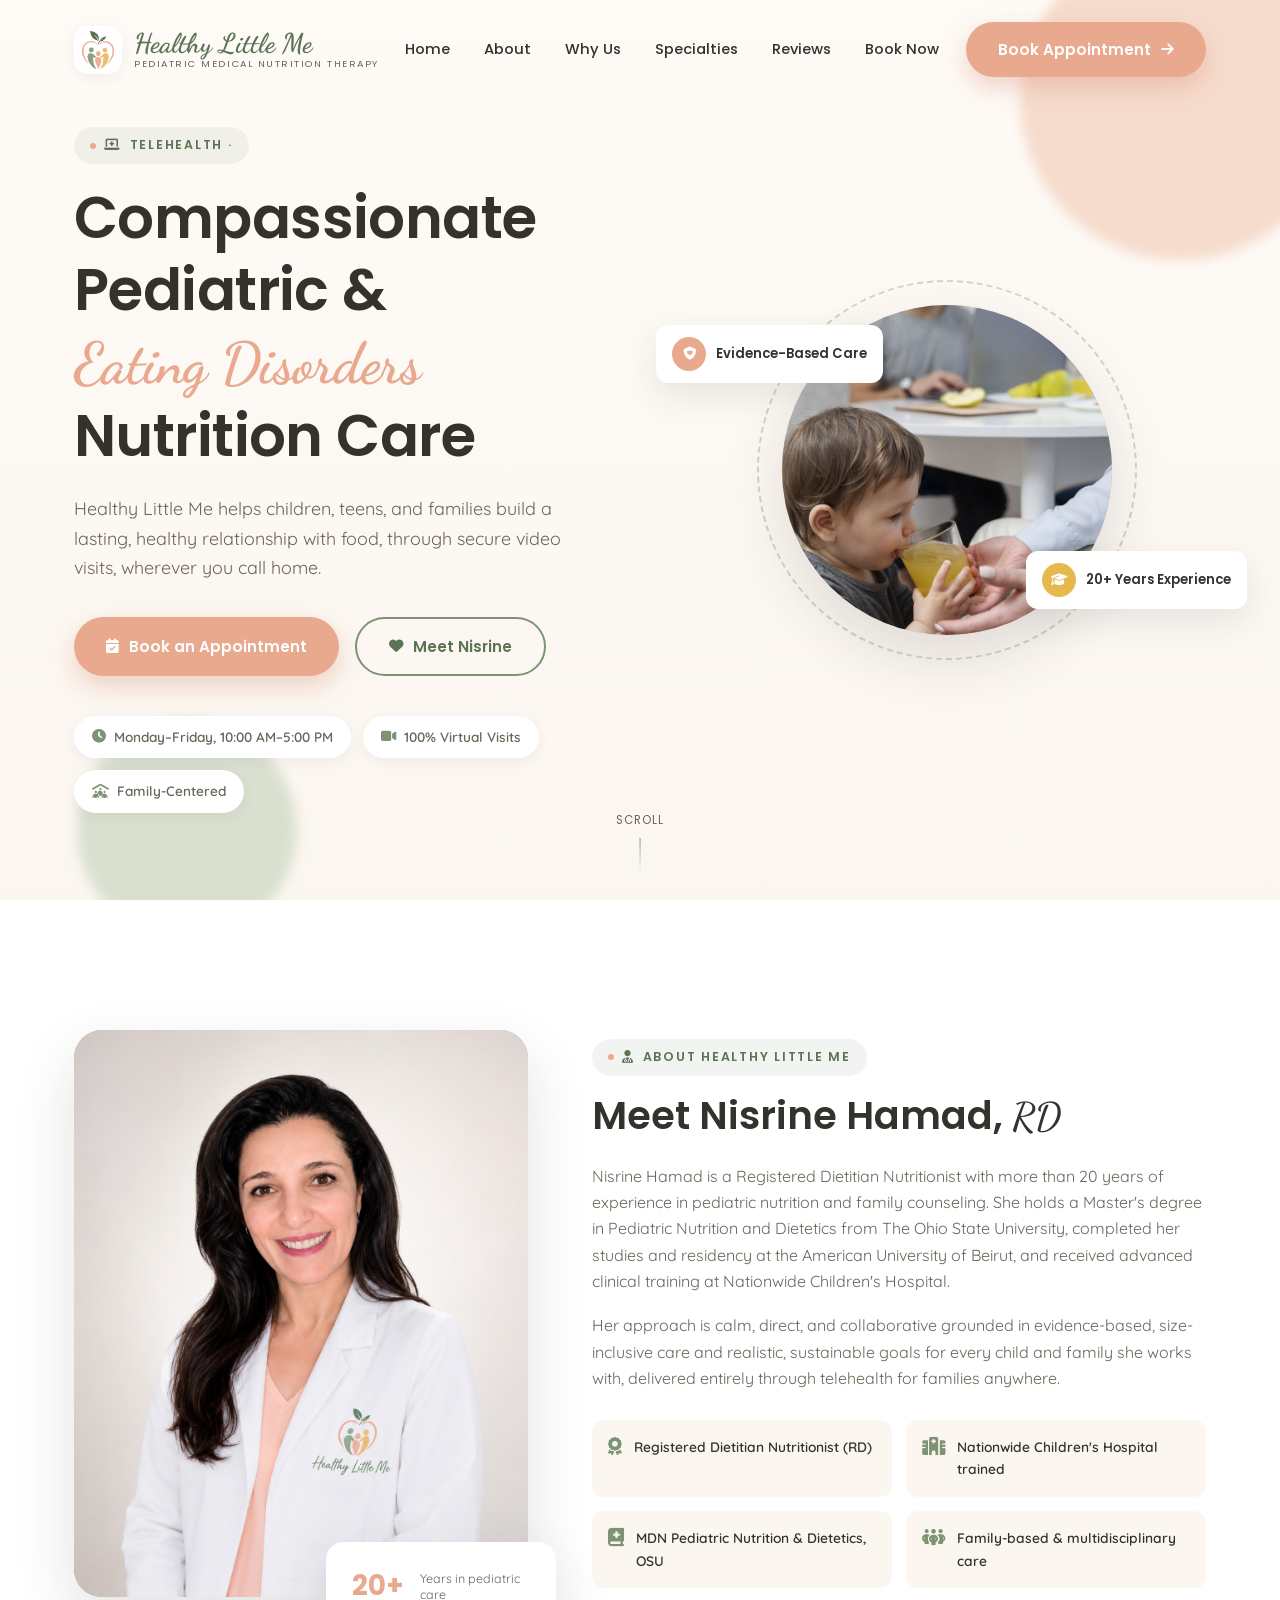
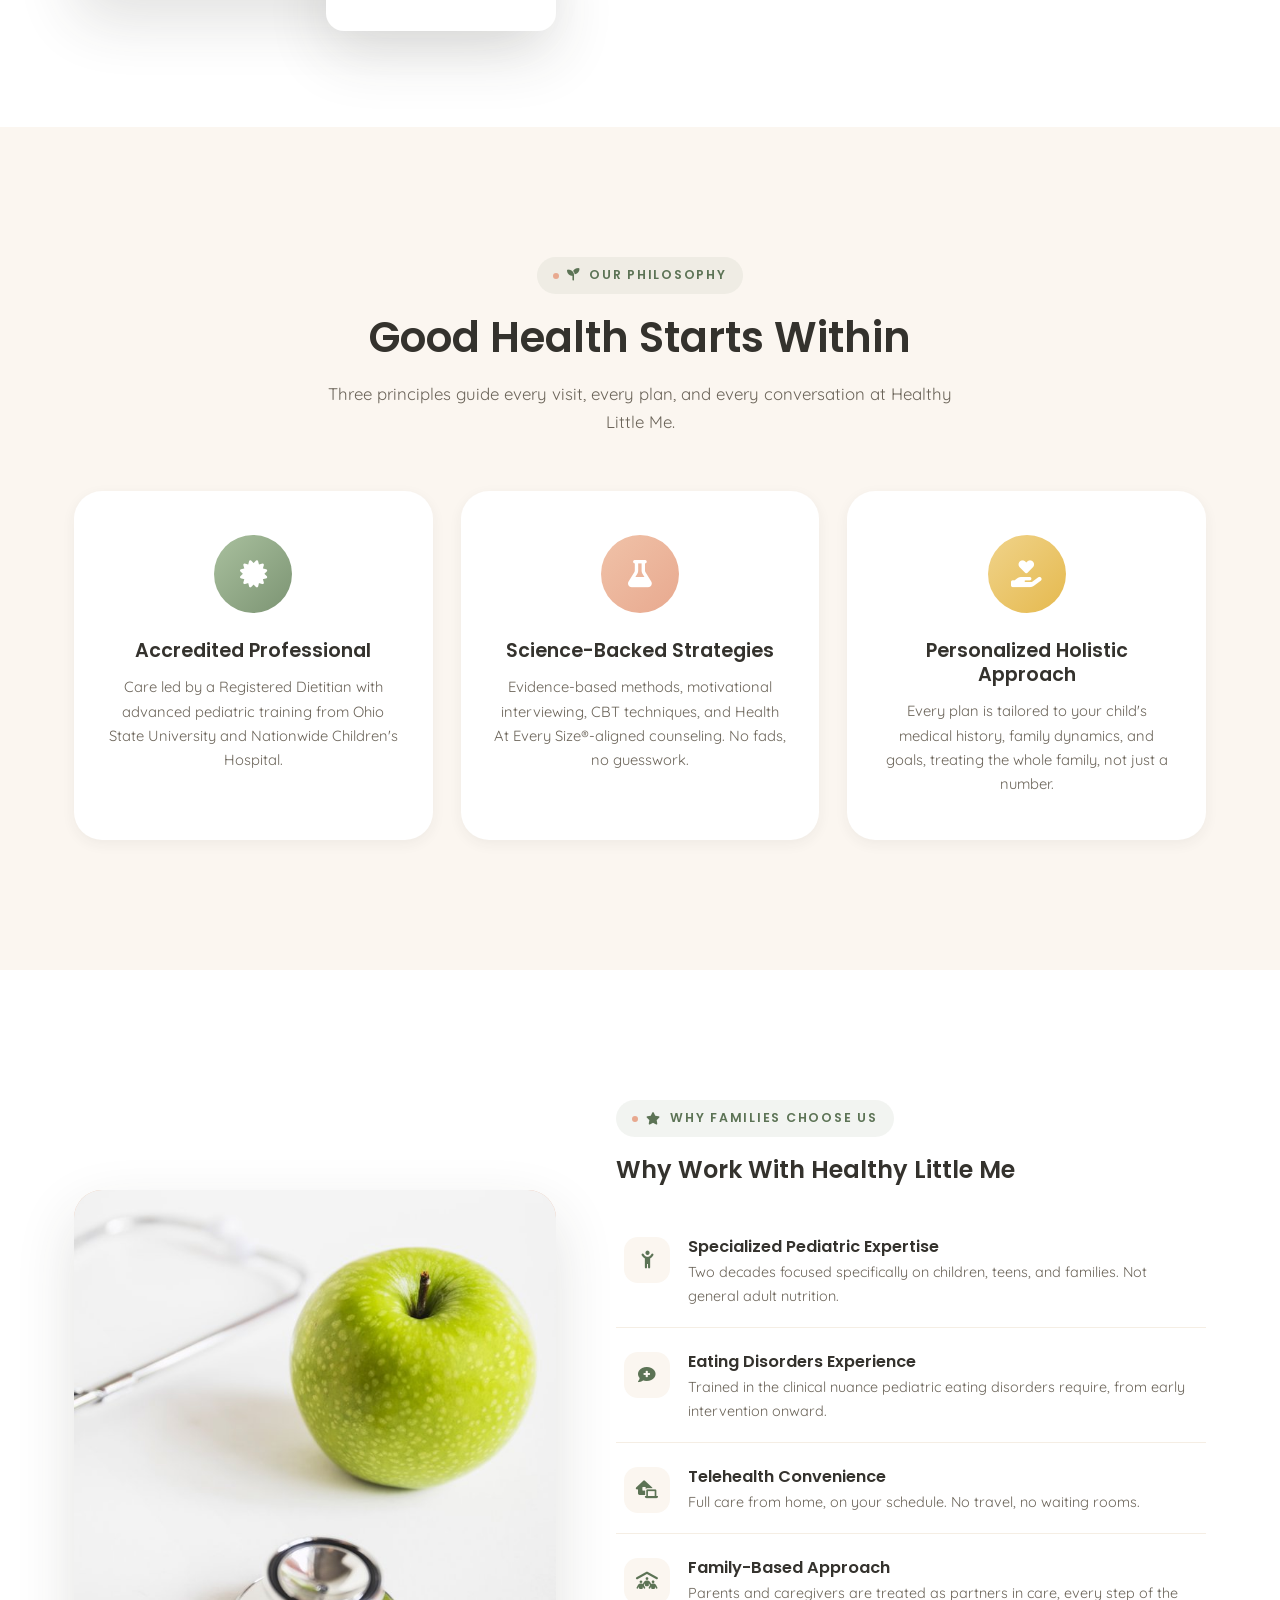
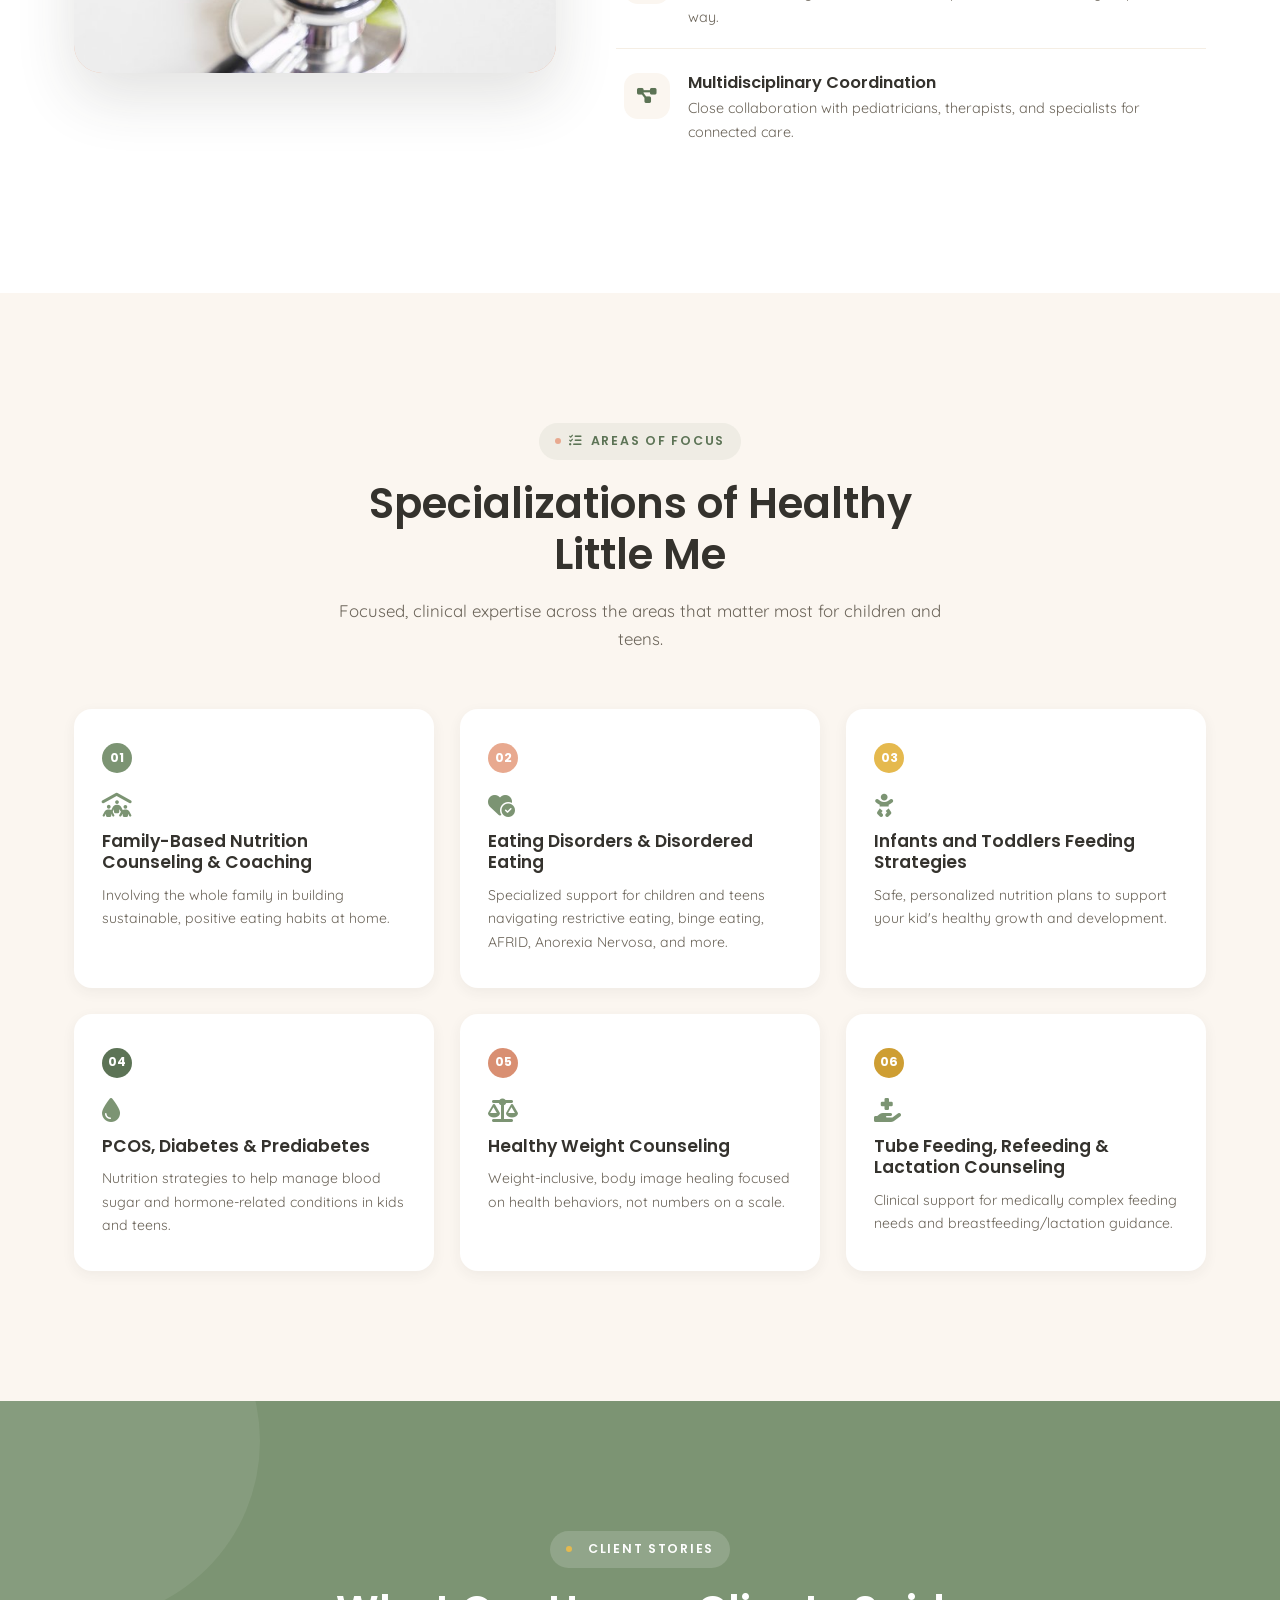
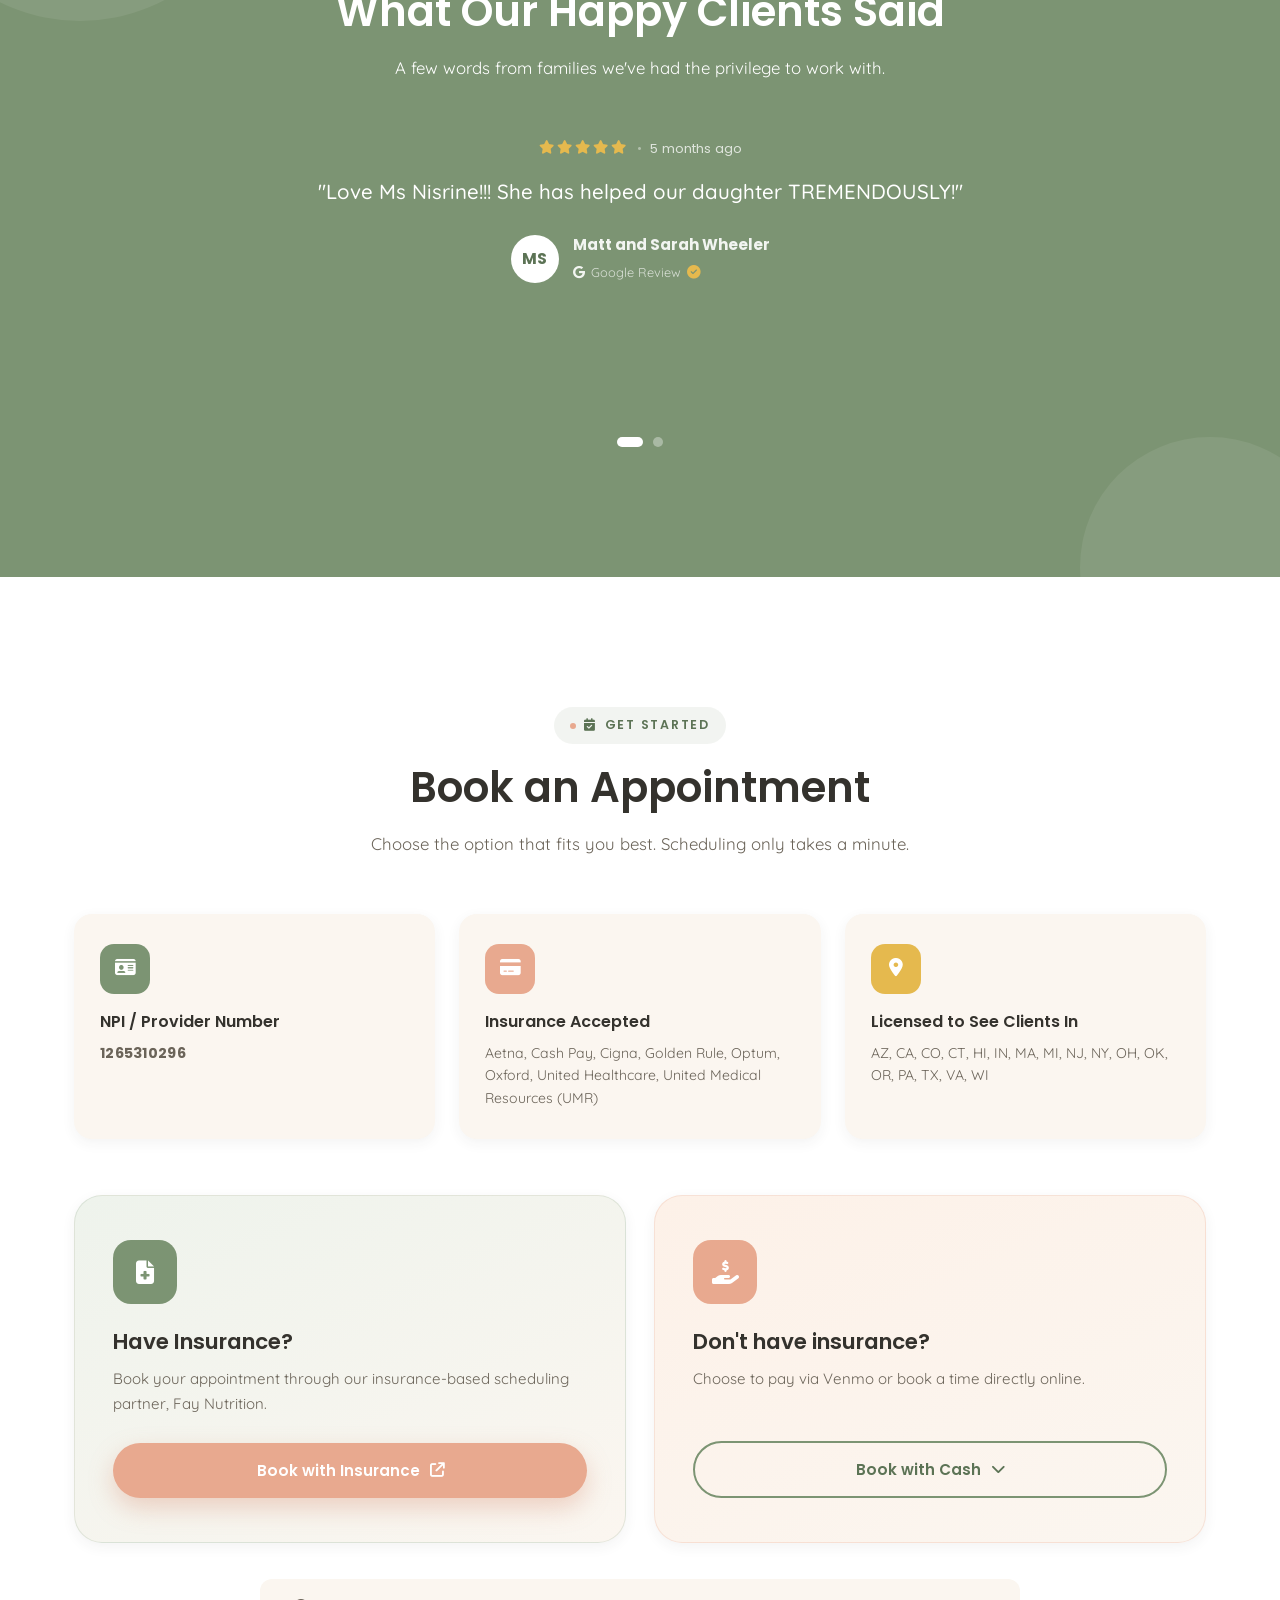
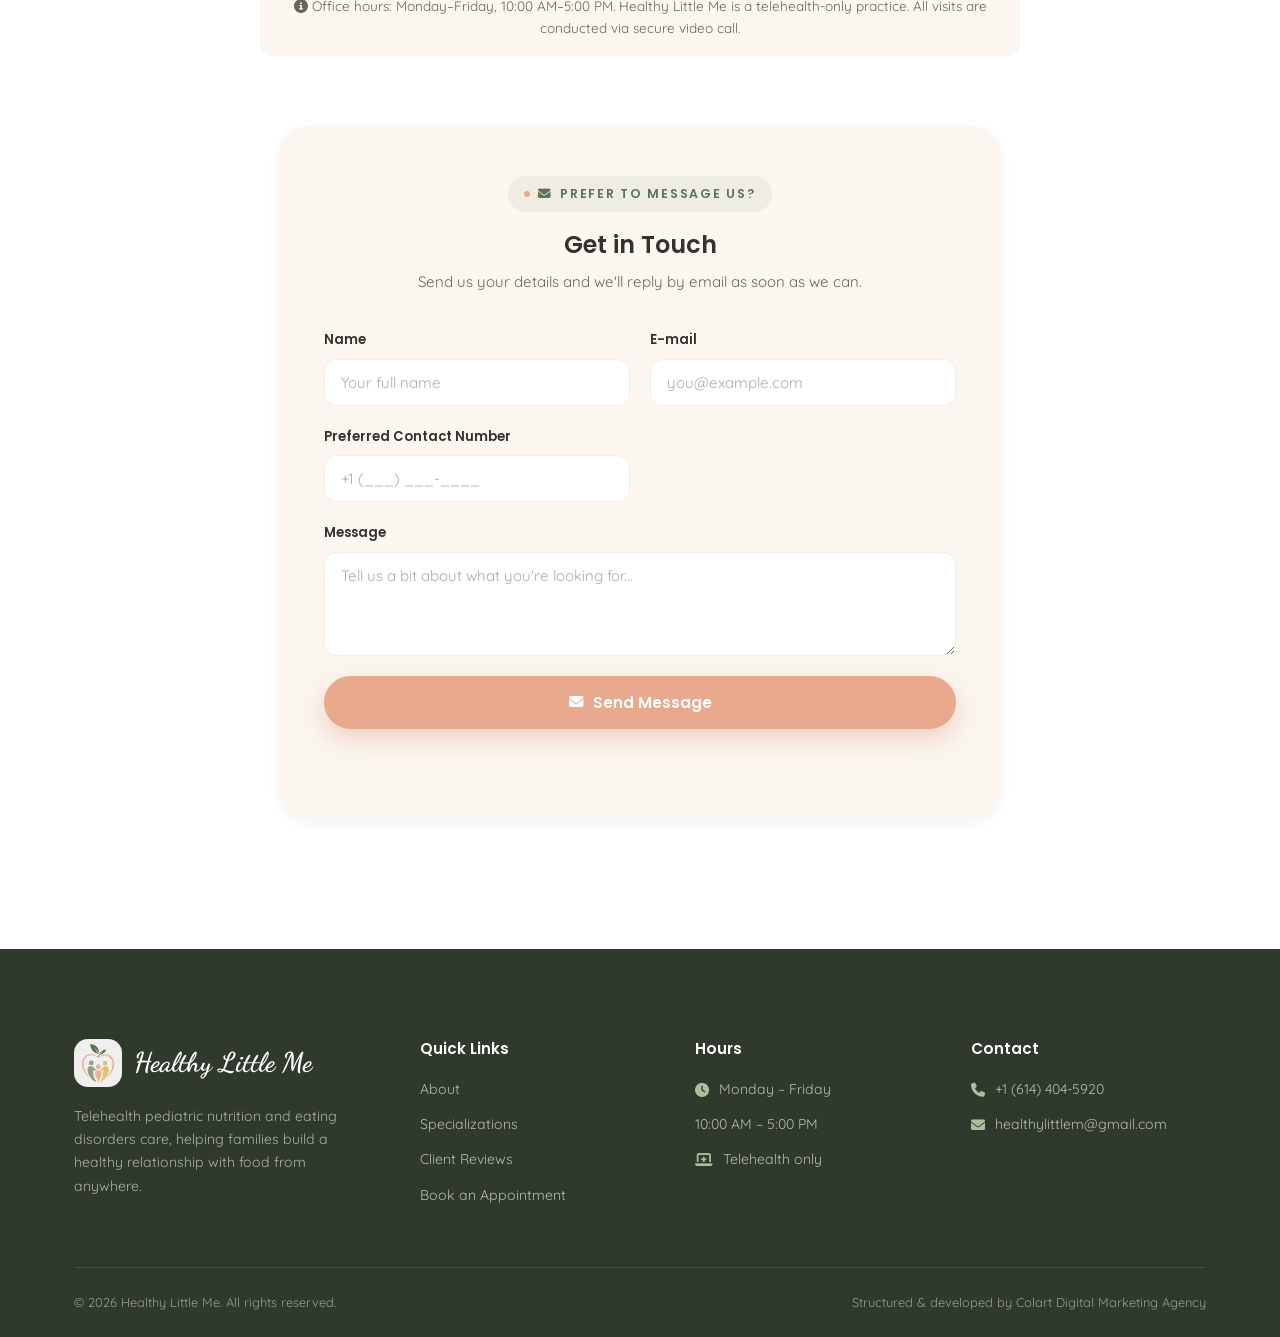
==== index.html @ c18a391f "Update cash booking message in index.html" ====
<!DOCTYPE html>
<html lang="en-US">
<head>
<meta charset="UTF-8">
<meta name="viewport" content="width=device-width, initial-scale=1.0">

<!-- ===== Primary SEO ===== -->
<title>Healthy Little Me | Pediatric &amp; Eating Disorders Dietitian Telehealth (US)</title>
<meta name="description" content="Healthy Little Me is a telehealth pediatric dietitian practice led by Nisrine Hamad, RD, specializing in pediatric nutrition and eating disorder care. Licensed to see clients in 17 US states.">
<meta name="keywords" content="pediatric dietitian, pediatric nutritionist, eating disorders dietitian, telehealth nutrition, family-based nutrition counseling, PCOS dietitian, tube feeding dietitian, lactation counseling, Nisrine Hamad RD, pediatric nutrition Arizona, pediatric nutrition California, pediatric nutrition Ohio, pediatric nutrition Texas, pediatric nutrition New York">
<meta name="robots" content="index, follow, max-image-preview:large">
<meta name="author" content="Healthy Little Me">
<meta name="theme-color" content="#7C9473">
<link rel="canonical" href="https://www.healthy-little-me.com/">

<!-- ===== Geo / regional targeting: United States only ===== -->
<meta name="geo.region" content="US">
<meta name="geo.placename" content="United States">
<meta name="distribution" content="US">
<meta name="target-country" content="US">
<meta name="language" content="English">

<!-- ===== Open Graph ===== -->
<meta property="og:type" content="website">
<meta property="og:site_name" content="Healthy Little Me">
<meta property="og:locale" content="en_US">
<meta property="og:title" content="Healthy Little Me | Pediatric &amp; Eating Disorders Dietitian Telehealth">
<meta property="og:description" content="Telehealth pediatric nutrition and eating disorders care led by Nisrine Hamad, RD. Licensed to see clients in 17 US states, Monday&ndash;Friday.">
<meta property="og:url" content="https://www.healthy-little-me.com/">
<meta property="og:image" content="https://www.healthy-little-me.com/images/og-share.jpg">
<meta property="og:image:width" content="1200">
<meta property="og:image:height" content="630">
<meta property="og:image:alt" content="Healthy Little Me | Pediatric Nutrition Telehealth">

<!-- ===== Twitter Card ===== -->
<meta name="twitter:card" content="summary_large_image">
<meta name="twitter:title" content="Healthy Little Me | Pediatric &amp; Eating Disorders Dietitian Telehealth">
<meta name="twitter:description" content="Telehealth pediatric nutrition and eating disorders care led by Nisrine Hamad, RD. Licensed to see clients in 17 US states.">
<meta name="twitter:image" content="https://www.healthy-little-me.com/images/og-share.jpg">

<!-- Fonts -->
<link rel="preconnect" href="https://fonts.googleapis.com">
<link rel="preconnect" href="https://fonts.gstatic.com" crossorigin>
<link href="https://fonts.googleapis.com/css2?family=Poppins:wght@500;600;700&family=Quicksand:wght@400;500;600;700&family=Dancing+Script:wght@600;700&display=swap" rel="stylesheet">
<!-- Icons -->
<link rel="stylesheet" href="https://cdnjs.cloudflare.com/ajax/libs/font-awesome/6.5.2/css/all.min.css" integrity="sha512-SnH5WK+bZxgPHs44uWIX+LLJAJ9/2PkPKZ5QiAj6Ta86w+fsb2TkcmfRyVX3pBnMFcV7oQPJkl9QevSCWr3W6A==" crossorigin="anonymous" referrerpolicy="no-referrer">
<link rel="stylesheet" href="css/style.css">
<link rel="icon" type="image/png" href="images/favicon.png">
<link rel="apple-touch-icon" href="images/favicon.png">

<!-- ===== Structured data: business + service area (US states only) ===== -->
<script type="application/ld+json">
{
  "@context": "https://schema.org",
  "@type": "MedicalBusiness",
  "name": "Healthy Little Me",
  "description": "Telehealth pediatric nutrition and eating disorders care led by Nisrine Hamad, a Registered Dietitian Nutritionist, serving families across the United States.",
  "url": "https://www.healthy-little-me.com/",
  "image": "https://www.healthy-little-me.com/images/og-share.jpg",
  "telephone": "+1-614-404-5920",
  "email": "healthylittlem@gmail.com",
  "priceRange": "$$",
  "medicalSpecialty": "Nutrition",
  "isicV4": "8620",
  "knowsLanguage": "en-US",
  "openingHoursSpecification": {
    "@type": "OpeningHoursSpecification",
    "dayOfWeek": ["Monday", "Tuesday", "Wednesday", "Thursday", "Friday"],
    "opens": "10:00",
    "closes": "17:00"
  },
  "areaServed": [
    { "@type": "State", "name": "Arizona" },
    { "@type": "State", "name": "California" },
    { "@type": "State", "name": "Colorado" },
    { "@type": "State", "name": "Connecticut" },
    { "@type": "State", "name": "Hawaii" },
    { "@type": "State", "name": "Indiana" },
    { "@type": "State", "name": "Massachusetts" },
    { "@type": "State", "name": "Michigan" },
    { "@type": "State", "name": "New Jersey" },
    { "@type": "State", "name": "New York" },
    { "@type": "State", "name": "Ohio" },
    { "@type": "State", "name": "Oklahoma" },
    { "@type": "State", "name": "Oregon" },
    { "@type": "State", "name": "Pennsylvania" },
    { "@type": "State", "name": "Texas" },
    { "@type": "State", "name": "Virginia" },
    { "@type": "State", "name": "Wisconsin" }
  ],
  "employee": {
    "@type": "Person",
    "name": "Nisrine Hamad",
    "jobTitle": "Registered Dietitian Nutritionist (RD)",
    "alumniOf": [
      { "@type": "CollegeOrUniversity", "name": "The Ohio State University" }
    ]
  }
}
</script>
</head>
<body>
<!-- ========== HEADER ========== -->
<header class="site-header">
  <div class="container">
    <a href="#home" class="brand">
      <span class="brand-mark">
        <img src="images/logo-icon.png" alt="Healthy Little Me logo">
      </span>
      <span class="brand-text">
        <span class="name">Healthy Little Me</span>
        <span class="tag">Pediatric Medical Nutrition Therapy</span>
      </span>
    </a>
    <nav class="nav-links">
      <a href="#home">Home</a>
      <a href="#about">About</a>
      <a href="#why">Why Us</a>
      <a href="#specialties">Specialties</a>
      <a href="#testimonials">Reviews</a>
      <a href="#booking">Book Now</a>
    </nav>
    <div class="header-actions">
      <a href="#booking" class="btn btn-primary">Book Appointment <i class="fa-solid fa-arrow-right"></i></a>
      <button class="nav-toggle" aria-label="Toggle navigation menu">
        <span></span><span></span><span></span>
      </button>
    </div>
  </div>
</header>
<!-- ========== HERO ========== -->
<section class="hero" id="home">
  <span class="blob blob-1"></span>
  <span class="blob blob-2"></span>
  <span class="blob blob-3"></span>
  <div class="container">
    <div class="hero-text">
      <span class="eyebrow"><i class="fa-solid fa-laptop-medical"></i> Telehealth &middot;</span>
      <h1>Compassionate Pediatric &amp; <span class="accent">Eating&nbsp;Disorders</span> Nutrition Care</h1>
      <p class="lead">Healthy Little Me helps children, teens, and families build a lasting, healthy relationship with food, through secure video visits, wherever you call home.</p>
      <div class="hero-ctas">
        <a href="#booking" class="btn btn-primary"><i class="fa-solid fa-calendar-check"></i> Book an Appointment</a>
        <a href="#about" class="btn btn-outline"><i class="fa-solid fa-heart"></i> Meet Nisrine</a>
      </div>
      <div class="hero-badges">
        <span class="hero-badge"><i class="fa-solid fa-clock"></i> Monday&ndash;Friday, 10:00 AM&ndash;5:00 PM</span>
        <span class="hero-badge"><i class="fa-solid fa-video"></i> 100% Virtual Visits</span>
        <span class="hero-badge"><i class="fa-solid fa-people-roof"></i> Family-Centered</span>
      </div>
    </div>
    <div class="hero-visual">
      <span class="ring ring-1"></span>
      <span class="ring ring-2"></span>
      <div class="hero-photo">
        <img src="images/hero-kid.jpg" alt="Toddler happily drinking juice from a glass held by a caregiver" loading="eager">
      </div>
      <div class="float-chip chip-1">
        <span class="dot"><i class="fa-solid fa-shield-heart"></i></span>
        Evidence-Based Care
      </div>
      <div class="float-chip chip-2">
        <span class="dot"><i class="fa-solid fa-graduation-cap"></i></span>
        20+ Years Experience
      </div>
    </div>
  </div>
  <div class="scroll-cue"><span>Scroll</span><span class="line"></span></div>
</section>
<!-- ========== ABOUT ========== -->
<section class="about" id="about">
  <div class="container">
    <div class="about-visual reveal-scale">
      <div class="about-photo">
        <img src="images/nisrine-headshot.jpg" alt="Nisrine Hamad, RD, Pediatric Dietitian at Healthy Little Me" loading="lazy">
      </div>
      <div class="about-card">
        <span class="num">20+</span>
        <span class="lbl">Years in pediatric care</span>
      </div>
    </div>
    <div class="about-text reveal">
      <span class="eyebrow"><i class="fa-solid fa-user-doctor"></i> About Healthy Little Me</span>
      <h2>Meet Nisrine Hamad, <span class="script">RD</span></h2>
      <p>Nisrine Hamad is a Registered Dietitian Nutritionist with more than 20 years of experience in pediatric nutrition and family counseling. She holds a Master's degree in Pediatric Nutrition and Dietetics from The Ohio State University, completed her studies and residency at the American University of Beirut, and received advanced clinical training at Nationwide Children's Hospital.</p>
      <p>Her approach is calm, direct, and collaborative grounded in evidence-based, size-inclusive care and realistic, sustainable goals for every child and family she works with, delivered entirely through telehealth for families anywhere.</p>
      <div class="credentials stagger">
        <div class="credential"><i class="fa-solid fa-award"></i><span>Registered Dietitian Nutritionist (RD)</span></div>
        <div class="credential"><i class="fa-solid fa-hospital"></i><span>Nationwide Children's Hospital trained</span></div>
        <div class="credential"><i class="fa-solid fa-book-medical"></i><span>MDN Pediatric Nutrition &amp; Dietetics, OSU</span></div>
        <div class="credential"><i class="fa-solid fa-people-group"></i><span>Family-based &amp; multidisciplinary care</span></div>
      </div>
    </div>
  </div>
</section>
<!-- ========== GOOD HEALTH STARTS WITHIN ========== -->
<section class="pillars" id="pillars">
  <div class="container">
    <div class="section-head reveal">
      <span class="eyebrow"><i class="fa-solid fa-seedling"></i> Our Philosophy</span>
      <h2>Good Health Starts Within</h2>
      <p>Three principles guide every visit, every plan, and every conversation at Healthy Little Me.</p>
    </div>
    <div class="pillar-grid stagger">
      <div class="pillar-card reveal">
        <div class="pillar-icon"><i class="fa-solid fa-certificate"></i></div>
        <h3>Accredited Professional</h3>
        <p>Care led by a Registered Dietitian with advanced pediatric training from Ohio State University and Nationwide Children's Hospital.</p>
      </div>
      <div class="pillar-card reveal">
        <div class="pillar-icon"><i class="fa-solid fa-flask"></i></div>
        <h3>Science-Backed Strategies</h3>
        <p>Evidence-based methods, motivational interviewing, CBT techniques, and Health At Every Size&reg;-aligned counseling. No fads, no guesswork.</p>
      </div>
      <div class="pillar-card reveal">
        <div class="pillar-icon"><i class="fa-solid fa-hand-holding-heart"></i></div>
        <h3>Personalized Holistic Approach</h3>
        <p>Every plan is tailored to your child's medical history, family dynamics, and goals, treating the whole family, not just a number.</p>
      </div>
    </div>
  </div>
</section>
<!-- ========== WHY WORK WITH US ========== -->
<section class="why" id="why">
  <div class="container">
    <div class="why-visual reveal-scale">
      <div class="why-photo">
        <img src="images/why-apple-stethoscope.jpg" alt="Green apple beside a stethoscope, symbolizing pediatric nutrition care" loading="lazy">
      </div>
    </div>
    <div class="why-text">
      <span class="eyebrow reveal"><i class="fa-solid fa-star"></i> Why Families Choose Us</span>
      <h2 class="reveal" style="margin-bottom:34px;">Why Work With Healthy Little Me</h2>
      <div class="why-list stagger">
        <div class="why-item reveal">
          <span class="icon"><i class="fa-solid fa-child-reaching"></i></span>
          <div><h4>Specialized Pediatric Expertise</h4><p>Two decades focused specifically on children, teens, and families. Not general adult nutrition.</p></div>
        </div>
        <div class="why-item reveal">
          <span class="icon"><i class="fa-solid fa-comment-medical"></i></span>
          <div><h4>Eating Disorders Experience</h4><p>Trained in the clinical nuance pediatric eating disorders require, from early intervention onward.</p></div>
        </div>
        <div class="why-item reveal">
          <span class="icon"><i class="fa-solid fa-house-laptop"></i></span>
          <div><h4>Telehealth Convenience</h4><p>Full care from home, on your schedule. No travel, no waiting rooms.</p></div>
        </div>
        <div class="why-item reveal">
          <span class="icon"><i class="fa-solid fa-people-roof"></i></span>
          <div><h4>Family-Based Approach</h4><p>Parents and caregivers are treated as partners in care, every step of the way.</p></div>
        </div>
        <div class="why-item reveal">
          <span class="icon"><i class="fa-solid fa-diagram-project"></i></span>
          <div><h4>Multidisciplinary Coordination</h4><p>Close collaboration with pediatricians, therapists, and specialists for connected care.</p></div>
        </div>
      </div>
    </div>
  </div>
</section>
<!-- ========== SPECIALIZATIONS ========== -->
<section class="specialties" id="specialties">
  <div class="container">
    <div class="section-head reveal">
      <span class="eyebrow"><i class="fa-solid fa-list-check"></i> Areas of Focus</span>
      <h2>Specializations of Healthy Little Me</h2>
      <p>Focused, clinical expertise across the areas that matter most for children and teens.</p>
    </div>
    <div class="specialty-grid stagger">
      <div class="specialty-card reveal">
        <span class="specialty-num">01</span>
        <i class="fa-solid fa-people-roof spec-icon"></i>
        <h3>Family-Based Nutrition Counseling &amp; Coaching</h3>
        <p>Involving the whole family in building sustainable, positive eating habits at home.</p>
      </div>
      <div class="specialty-card reveal">
        <span class="specialty-num">02</span>
        <i class="fa-solid fa-heart-circle-check spec-icon"></i>
        <h3>Eating Disorders &amp; Disordered Eating</h3>
        <p>Specialized support for children and teens navigating restrictive eating, binge eating, AFRID, Anorexia Nervosa, and more.</p>
      </div>
      <div class="specialty-card reveal">
        <span class="specialty-num">03</span>
        <i class="fa-solid fa-baby spec-icon"></i>
        <h3>Infants and Toddlers Feeding Strategies</h3>
        <p>Safe, personalized nutrition plans to support your kid's healthy growth and development.</p>
      </div>
      <div class="specialty-card reveal">
        <span class="specialty-num">04</span>
        <i class="fa-solid fa-droplet spec-icon"></i>
        <h3>PCOS, Diabetes &amp; Prediabetes</h3>
        <p>Nutrition strategies to help manage blood sugar and hormone-related conditions in kids and teens.</p>
      </div>
      <div class="specialty-card reveal">
        <span class="specialty-num">05</span>
        <i class="fa-solid fa-scale-balanced spec-icon"></i>
        <h3>Healthy Weight Counseling</h3>
        <p>Weight-inclusive, body image healing focused on health behaviors, not numbers on a scale.</p>
      </div>
      <div class="specialty-card reveal">
        <span class="specialty-num">06</span>
        <i class="fa-solid fa-hand-holding-medical spec-icon"></i>
        <h3>Tube Feeding, Refeeding &amp; Lactation Counseling</h3>
        <p>Clinical support for medically complex feeding needs and breastfeeding/lactation guidance.</p>
      </div>
    </div>
  </div>
</section>
<!-- ========== TESTIMONIALS ========== -->
<section class="testimonials" id="testimonials">
  <div class="container">
    <div class="section-head reveal">
      <span class="eyebrow"><i class="fa-solid fa-comment-heart"></i> Client Stories</span>
      <h2>What Our Happy Clients Said</h2>
      <p>A few words from families we've had the privilege to work with.</p>
    </div>
    <div class="slider reveal">
      <div class="slide-track">
        <div class="slide active">
          <div class="review-meta">
            <span class="stars"><i class="fa-solid fa-star"></i><i class="fa-solid fa-star"></i><i class="fa-solid fa-star"></i><i class="fa-solid fa-star"></i><i class="fa-solid fa-star"></i></span>
            <span class="review-dot">&bull;</span>
            <span class="review-time">5 months ago</span>
          </div>
          <p class="quote">"Love Ms Nisrine!!! She has helped our daughter TREMENDOUSLY!"</p>
          <div class="avatar-row">
            <span class="avatar">MS</span>
            <span class="who">
              <strong>Matt and Sarah Wheeler</strong>
              <span class="review-source"><i class="fa-brands fa-google"></i> Google Review <i class="fa-solid fa-circle-check verified" title="Verified review"></i></span>
            </span>
          </div>
        </div>
        <div class="slide">
          <div class="review-meta">
            <span class="stars"><i class="fa-solid fa-star"></i><i class="fa-solid fa-star"></i><i class="fa-solid fa-star"></i><i class="fa-solid fa-star"></i><i class="fa-solid fa-star"></i></span>
            <span class="review-dot">&bull;</span>
            <span class="review-time">10 months ago</span>
          </div>
          <p class="quote">"Amazing, honest and informative. She is the best, she makes sticking with the diet changes possible and easy."</p>
          <div class="avatar-row">
            <span class="avatar">TD</span>
            <span class="who">
              <strong>Tonay Daniel</strong>
              <span class="review-source"><i class="fa-brands fa-google"></i> Google Review <i class="fa-solid fa-circle-check verified" title="Verified review"></i></span>
            </span>
          </div>
        </div>
      </div>
      <div class="slider-dots"></div>
    </div>
  </div>
</section>
<!-- ========== BOOKING ========== -->
<section class="booking" id="booking">
  <div class="container">
    <div class="section-head reveal">
      <span class="eyebrow"><i class="fa-solid fa-calendar-check"></i> Get Started</span>
      <h2>Book an Appointment</h2>
      <p>Choose the option that fits you best. Scheduling only takes a minute.</p>
    </div>
    <div class="coverage-panel stagger">
      <div class="coverage-card reveal">
        <div class="coverage-icon"><i class="fa-solid fa-id-card"></i></div>
        <h4>NPI / Provider Number</h4>
        <p class="coverage-value">1265310296</p>
      </div>
      <div class="coverage-card reveal">
        <div class="coverage-icon"><i class="fa-solid fa-credit-card"></i></div>
        <h4>Insurance Accepted</h4>
        <p>Aetna, Cash Pay, Cigna, Golden Rule, Optum, Oxford, United Healthcare, United Medical Resources (UMR)</p>
      </div>
      <div class="coverage-card reveal">
        <div class="coverage-icon"><i class="fa-solid fa-location-dot"></i></div>
        <h4>Licensed to See Clients In</h4>
        <p>AZ, CA, CO, CT, HI, IN, MA, MI, NJ, NY, OH, OK, OR, PA, TX, VA, WI</p>
      </div>
    </div>
    <div class="booking-grid stagger">
      <div class="booking-card insurance reveal">
        <div class="booking-icon"><i class="fa-solid fa-file-medical"></i></div>
        <h3>Have Insurance?</h3>
        <p>Book your appointment through our insurance-based scheduling partner, Fay Nutrition.</p>
        <a href="https://www.faynutrition.com/dietitians/nisrine-hamad" target="_blank" rel="noopener" class="btn btn-primary btn-block">Book with Insurance <i class="fa-solid fa-arrow-up-right-from-square"></i></a>
      </div>
      <div class="booking-card cash reveal">
        <div class="booking-icon"><i class="fa-solid fa-hand-holding-dollar"></i></div>
        <h3>Don't have insurance?</h3>
        <p>Choose to pay via Venmo or book a time directly online.</p>
        <button type="button" id="cash-modal-trigger" class="btn btn-outline btn-block">Book with Cash <i class="fa-solid fa-chevron-down"></i></button>
      </div>
    </div>
    <p class="booking-note reveal"><i class="fa-solid fa-circle-info"></i> Office hours: Monday&ndash;Friday, 10:00 AM&ndash;5:00 PM. Healthy Little Me is a telehealth-only practice. All visits are conducted via secure video call.</p>
    <div class="contact-form-wrap reveal">
      <div class="contact-form-head">
        <span class="eyebrow"><i class="fa-solid fa-envelope"></i> Prefer to Message Us?</span>
        <h3>Get in Touch</h3>
        <p>Send us your details and we'll reply by email as soon as we can.</p>
      </div>
      <form id="contact-form" class="contact-form" novalidate
            action="https://formsubmit.co/ajax/healthylittlem@gmail.com" method="POST">
        <!-- FormSubmit configuration (see https://formsubmit.co/) — using the dedicated /ajax/ endpoint
             so the JS fetch() below always gets a JSON response instead of a redirect. -->
        <input type="hidden" name="_subject" value="New inquiry from Healthy Little Me website">
        <input type="hidden" name="_template" value="table">
        <input type="hidden" name="_captcha" value="false">
        <input type="text" name="_honey" style="display:none" tabindex="-1" autocomplete="off">
        <div class="form-row">
          <label for="cf-name">Name</label>
          <input type="text" id="cf-name" name="name" placeholder="Your full name" required>
        </div>
        <div class="form-row">
          <label for="cf-email">E-mail</label>
          <input type="email" id="cf-email" name="email" placeholder="you@example.com" required>
        </div>
        <div class="form-row">
          <label for="cf-phone">Preferred Contact Number</label>
          <input type="tel" id="cf-phone" name="phone" placeholder="+1 (___) ___-____" required>
        </div>
        <div class="form-row form-row-full">
          <label for="cf-message">Message</label>
          <textarea id="cf-message" name="message" rows="4" placeholder="Tell us a bit about what you're looking for..." required></textarea>
        </div>
        <div class="form-row form-row-full">
          <button type="submit" class="btn btn-primary btn-block">
            <i class="fa-solid fa-envelope"></i> Send Message
          </button>
        </div>
        <p class="form-status" id="form-status" role="status" aria-live="polite"></p>
      </form>
    </div>
  </div>
</section>
<!-- ========== FOOTER ========== -->
<footer class="site-footer">
  <div class="container">
    <div class="footer-grid">
      <div class="footer-brand">
        <a href="#home" class="brand">
          <span class="brand-mark">
            <img src="images/logo-icon.png" alt="Healthy Little Me logo">
          </span>
          <span class="brand-text"><span class="name">Healthy Little Me</span></span>
        </a>
        <p>Telehealth pediatric nutrition and eating disorders care, helping families build a healthy relationship with food from anywhere.</p>
      </div>
      <div class="footer-col">
        <h4>Quick Links</h4>
        <ul>
          <li><a href="#about">About</a></li>
          <li><a href="#specialties">Specializations</a></li>
          <li><a href="#testimonials">Client Reviews</a></li>
          <li><a href="#booking">Book an Appointment</a></li>
        </ul>
      </div>
      <div class="footer-col">
        <h4>Hours</h4>
        <ul>
          <li class="contact-line"><i class="fa-solid fa-clock"></i> Monday &ndash; Friday</li>
          <li>10:00 AM &ndash; 5:00 PM</li>
          <li class="contact-line"><i class="fa-solid fa-laptop-medical"></i> Telehealth only</li>
        </ul>
      </div>
      <div class="footer-col">
        <h4>Contact</h4>
        <ul>
          <li class="contact-line"><i class="fa-solid fa-phone"></i> <a href="tel:+16144045920">+1 (614) 404-5920</a></li>
          <li class="contact-line"><i class="fa-solid fa-envelope"></i> <a href="mailto:healthylittlem@gmail.com">healthylittlem@gmail.com</a></li>
        </ul>
      </div>
    </div>
    <div class="footer-bottom">
      <span>&copy; <span id="year"></span> Healthy Little Me. All rights reserved.</span>
      <span>Structured &amp; developed by <a href="https://www.colartdigitalmarketingagency.com" target="_blank" rel="noopener">Colart Digital Marketing Agency</a></span>
    </div>
  </div>
</footer>
<button class="back-to-top" aria-label="Back to top"><i class="fa-solid fa-arrow-up"></i></button>

<!-- ========== CASH PAYMENT MODAL ========== -->
<div class="modal-overlay" id="cash-modal" aria-hidden="true">
  <div class="modal-box" role="dialog" aria-modal="true" aria-labelledby="cash-modal-title">
    <button class="modal-close" id="cash-modal-close" aria-label="Close">&times;</button>
    <h3 id="cash-modal-title">Paying Cash</h3>
    <p>Choose whichever works best for you. Both options open in a new tab.</p>
    <div class="modal-options">
      <a href="https://venmo.com/code?user_id=4641399727195549399&created=1786972440.448831" target="_blank" rel="noopener" class="modal-option">
        <span class="modal-option-icon"><i class="fa-solid fa-wallet"></i></span>
        <span class="modal-option-text"><strong>Pay with Venmo</strong><span>Send payment directly, then we'll confirm your time</span></span>
        <i class="fa-solid fa-arrow-up-right-from-square modal-option-arrow"></i>
      </a>
      <a href="https://cal.com/healthylittle-me-mneof2" target="_blank" rel="noopener" class="modal-option">
        <span class="modal-option-icon"><i class="fa-solid fa-calendar-days"></i></span>
        <span class="modal-option-text"><strong>Book Online</strong><span>Pick a time slot directly on our calendar</span></span>
        <i class="fa-solid fa-arrow-up-right-from-square modal-option-arrow"></i>
      </a>
    </div>
  </div>
</div>

<script src="js/main.js"></script>
</body>
</html>
---- css/style.css ----
/* =========================================================
   Healthy Little Me — Stylesheet
   Brand palette pulled from the practice logo.
   ========================================================= */

:root {
  /* Brand colors */
  --sage: #7C9473;
  --sage-dark: #5C7355;
  --sage-light: #A9C09E;
  --coral: #E8A98F;
  --coral-dark: #D98F72;
  --mustard: #E5B94E;
  --mustard-dark: #CE9E33;
  --blush: #F0C4AC;

  /* Neutrals */
  --cream: #FBF6F0;
  --cream-alt: #F5EEE4;
  --white: #FFFFFF;
  --ink: #34322D;
  --ink-soft: #6B6459;

  /* Effects */
  --shadow-sm: 0 4px 14px rgba(52, 50, 45, 0.06);
  --shadow-md: 0 12px 32px rgba(52, 50, 45, 0.10);
  --shadow-lg: 0 24px 60px rgba(52, 50, 45, 0.14);
  --radius-lg: 28px;
  --radius-md: 18px;
  --radius-sm: 12px;
  --ease: cubic-bezier(0.16, 1, 0.3, 1);
  --transition: 0.35s var(--ease);
}

/* ---------- Reset ---------- */
* , *::before, *::after { box-sizing: border-box; margin: 0; padding: 0; }
html { scroll-behavior: smooth; }
body {
  font-family: 'Quicksand', -apple-system, BlinkMacSystemFont, sans-serif;
  color: var(--ink);
  background: var(--cream);
  line-height: 1.65;
  overflow-x: hidden;
  -webkit-font-smoothing: antialiased;
}
img { max-width: 100%; display: block; }
a { color: inherit; text-decoration: none; }
ul { list-style: none; }
button { font-family: inherit; cursor: pointer; border: none; background: none; }
.container {
  width: 100%;
  max-width: 1180px;
  margin: 0 auto;
  padding: 0 24px;
}
section { position: relative; }

h1, h2, h3, h4 {
  font-family: 'Poppins', sans-serif;
  font-weight: 600;
  color: var(--ink);
  line-height: 1.25;
}
.eyebrow {
  display: inline-flex;
  align-items: center;
  gap: 8px;
  font-family: 'Poppins', sans-serif;
  font-size: 0.78rem;
  font-weight: 600;
  letter-spacing: 0.14em;
  text-transform: uppercase;
  color: var(--sage-dark);
  background: rgba(124, 148, 115, 0.1);
  padding: 8px 16px;
  border-radius: 999px;
  margin-bottom: 18px;
}
.eyebrow::before {
  content: '';
  width: 6px;
  height: 6px;
  border-radius: 50%;
  background: var(--coral);
}
.section-head {
  max-width: 640px;
  margin: 0 auto 56px;
  text-align: center;
}
.section-head h2 { font-size: clamp(1.9rem, 3.6vw, 2.6rem); margin-bottom: 16px; }
.section-head p { color: var(--ink-soft); font-size: 1.05rem; }
.script { font-family: 'Dancing Script', cursive; }

/* ---------- Buttons ---------- */
.btn {
  position: relative;
  display: inline-flex;
  align-items: center;
  justify-content: center;
  gap: 10px;
  padding: 15px 32px;
  border-radius: 999px;
  font-family: 'Poppins', sans-serif;
  font-weight: 600;
  font-size: 0.95rem;
  transition: transform var(--transition), box-shadow var(--transition), background var(--transition), color var(--transition);
  overflow: hidden;
  white-space: nowrap;
}
.btn i { font-size: 0.95em; transition: transform var(--transition); }
.btn:hover i { transform: translateX(3px); }
.btn-primary {
  background: var(--coral);
  color: var(--white);
  box-shadow: 0 10px 24px rgba(216, 138, 108, 0.35);
}
.btn-primary:hover { background: var(--coral-dark); transform: translateY(-3px); box-shadow: 0 16px 32px rgba(216, 138, 108, 0.42); }
.btn-outline {
  background: transparent;
  color: var(--sage-dark);
  border: 2px solid var(--sage);
}
.btn-outline:hover { background: var(--sage); color: var(--white); transform: translateY(-3px); }
.btn-light {
  background: var(--white);
  color: var(--sage-dark);
  box-shadow: var(--shadow-sm);
}
.btn-light:hover { transform: translateY(-3px); box-shadow: var(--shadow-md); }
.btn-block { width: 100%; }

/* ---------- Reveal-on-scroll ---------- */
.reveal { opacity: 0; transform: translateY(36px); transition: opacity 0.9s var(--ease), transform 0.9s var(--ease); }
.reveal.is-visible { opacity: 1; transform: translateY(0); }
.reveal-scale { opacity: 0; transform: scale(0.92); transition: opacity 0.8s var(--ease), transform 0.8s var(--ease); }
.reveal-scale.is-visible { opacity: 1; transform: scale(1); }
.stagger > * { transition-delay: calc(var(--i, 0) * 0.09s); }

/* ---------- Header ---------- */
.site-header {
  position: fixed;
  top: 0; left: 0; right: 0;
  z-index: 1000;
  padding: 22px 0;
  transition: background var(--transition), padding var(--transition), box-shadow var(--transition), backdrop-filter var(--transition);
}
.site-header .container { display: flex; align-items: center; justify-content: space-between; }
.site-header.scrolled {
  padding: 12px 0;
  background: rgba(251, 246, 240, 0.85);
  backdrop-filter: blur(14px);
  box-shadow: var(--shadow-sm);
}
.brand { display: flex; align-items: center; gap: 12px; }
.brand-mark {
  width: 48px; height: 48px;
  border-radius: 14px;
  background: var(--white);
  display: flex; align-items: center; justify-content: center;
  color: var(--white);
  flex-shrink: 0;
  padding: 5px;
  overflow: hidden;
  box-shadow: var(--shadow-sm);
}
.brand-mark svg { width: 22px; height: 22px; }
.brand-mark img { width: 100%; height: 100%; object-fit: contain; }
.footer-brand .brand-mark { background: rgba(255,255,255,0.92); }
.brand-text { display: flex; flex-direction: column; line-height: 1.1; }
.brand-text .name { font-family: 'Dancing Script', cursive; font-size: 1.7rem; color: var(--sage-dark); font-weight: 700; }
.brand-text .tag { font-family: 'Poppins', sans-serif; font-size: 0.6rem; letter-spacing: 0.16em; text-transform: uppercase; color: var(--ink-soft); }

.nav-links { display: flex; align-items: center; gap: 34px; }
.nav-links a {
  position: relative;
  font-family: 'Poppins', sans-serif;
  font-size: 0.92rem;
  font-weight: 500;
  color: var(--ink);
  padding: 4px 0;
  transition: color var(--transition);
}
.nav-links a::after {
  content: '';
  position: absolute; left: 0; bottom: -4px;
  width: 0; height: 2px;
  background: var(--coral);
  transition: width var(--transition);
}
.nav-links a:hover { color: var(--sage-dark); }
.nav-links a:hover::after { width: 100%; }
.header-actions { display: flex; align-items: center; gap: 18px; }
.nav-toggle {
  display: none;
  flex-direction: column;
  gap: 5px;
  width: 30px;
  z-index: 1100;
}
.nav-toggle span { height: 2px; width: 100%; background: var(--sage-dark); border-radius: 2px; transition: transform var(--transition), opacity var(--transition); }
.nav-toggle.open span:nth-child(1) { transform: translateY(7px) rotate(45deg); }
.nav-toggle.open span:nth-child(2) { opacity: 0; }
.nav-toggle.open span:nth-child(3) { transform: translateY(-7px) rotate(-45deg); }

/* ---------- Hero ---------- */
.hero {
  min-height: 100vh;
  display: flex;
  align-items: center;
  padding-top: 120px;
  padding-bottom: 80px;
  overflow: hidden;
  background: linear-gradient(180deg, #FEFAF6 0%, var(--cream) 100%);
}
.hero .container { display: grid; grid-template-columns: 1.05fr 0.95fr; align-items: center; gap: 40px; }
.blob {
  position: absolute;
  border-radius: 50%;
  filter: blur(6px);
  opacity: 0.55;
  z-index: 0;
  animation: float 9s ease-in-out infinite;
}
.blob-1 { width: 320px; height: 320px; background: var(--blush); top: -60px; right: -60px; animation-delay: 0s; }
.blob-2 { width: 220px; height: 220px; background: var(--sage-light); bottom: -40px; left: 6%; animation-delay: 1.4s; opacity: 0.4; }
.blob-3 { width: 140px; height: 140px; background: var(--mustard); top: 40%; right: 22%; animation-delay: 2.6s; opacity: 0.35; }
@keyframes float {
  0%, 100% { transform: translate(0, 0) scale(1); }
  50% { transform: translate(0, -26px) scale(1.05); }
}
.hero-text { position: relative; z-index: 2; }
.hero-text h1 {
  font-size: clamp(2.4rem, 4.6vw, 3.6rem);
  margin-bottom: 22px;
  letter-spacing: -0.01em;
}
.hero-text h1 .accent { color: var(--coral); font-family: 'Dancing Script', cursive; font-weight: 700; }
.hero-text p.lead { font-size: 1.12rem; color: var(--ink-soft); max-width: 520px; margin-bottom: 34px; }
.hero-ctas { display: flex; flex-wrap: wrap; gap: 16px; margin-bottom: 40px; }
.hero-badges { display: flex; flex-wrap: wrap; gap: 12px; }
.hero-badge {
  display: flex; align-items: center; gap: 8px;
  background: var(--white);
  padding: 10px 18px;
  border-radius: 999px;
  font-size: 0.85rem;
  font-weight: 600;
  color: var(--ink-soft);
  box-shadow: var(--shadow-sm);
  animation: bob 4.5s ease-in-out infinite;
}
.hero-badge:nth-child(2) { animation-delay: .5s; }
.hero-badge:nth-child(3) { animation-delay: 1s; }
.hero-badge i { color: var(--sage); }
@keyframes bob { 0%, 100% { transform: translateY(0); } 50% { transform: translateY(-6px); } }

.hero-visual { position: relative; z-index: 1; display: flex; align-items: center; justify-content: center; }
.hero-visual .ring {
  position: absolute;
  border: 2px dashed rgba(124, 148, 115, 0.35);
  border-radius: 50%;
  animation: spin 40s linear infinite;
}
.hero-visual .ring-1 { width: 380px; height: 380px; }
.hero-visual .ring-2 { width: 320px; height: 320px; animation-direction: reverse; animation-duration: 30s; border-color: rgba(232, 169, 143, 0.35); }
@keyframes spin { from { transform: rotate(0deg); } to { transform: rotate(360deg); } }
.hero-photo {
  position: relative;
  width: 330px; height: 330px;
  border-radius: 50%;
  background: linear-gradient(145deg, var(--blush), var(--sage-light));
  display: flex; align-items: center; justify-content: center;
  box-shadow: var(--shadow-lg);
  overflow: hidden;
  z-index: 2;
}
.hero-photo svg { width: 62%; height: 62%; }
.hero-photo img { width: 100%; height: 100%; object-fit: cover; display: block; }
.hero-photo .placeholder-tag {
  position: absolute;
  bottom: 14px;
  left: 50%;
  transform: translateX(-50%);
  background: rgba(255,255,255,0.85);
  color: var(--ink-soft);
  font-size: 0.68rem;
  padding: 5px 12px;
  border-radius: 999px;
  font-family: 'Poppins', sans-serif;
  white-space: nowrap;
}
.float-chip {
  position: absolute;
  background: var(--white);
  border-radius: var(--radius-sm);
  padding: 12px 16px;
  box-shadow: var(--shadow-md);
  display: flex;
  align-items: center;
  gap: 10px;
  font-family: 'Poppins', sans-serif;
  font-size: 0.82rem;
  font-weight: 600;
  animation: float 6s ease-in-out infinite;
  z-index: 3;
}
.float-chip .dot { width: 34px; height: 34px; border-radius: 50%; display: flex; align-items: center; justify-content: center; color: var(--white); flex-shrink: 0; }
.chip-1 { top: 6%; left: -6%; animation-delay: 0.3s; }
.chip-1 .dot { background: var(--coral); }
.chip-2 { bottom: 8%; right: -8%; animation-delay: 1.6s; }
.chip-2 .dot { background: var(--mustard); }

.scroll-cue {
  position: absolute;
  bottom: 28px; left: 50%;
  transform: translateX(-50%);
  display: flex; flex-direction: column; align-items: center; gap: 8px;
  font-size: 0.72rem;
  color: var(--ink-soft);
  font-family: 'Poppins', sans-serif;
  letter-spacing: 0.1em;
  text-transform: uppercase;
}
.scroll-cue .line { width: 1px; height: 34px; background: linear-gradient(var(--sage), transparent); animation: scrollLine 2s ease-in-out infinite; }
@keyframes scrollLine { 0% { transform: scaleY(0); transform-origin: top; } 50% { transform: scaleY(1); transform-origin: top; } 51% { transform-origin: bottom; } 100% { transform: scaleY(0); transform-origin: bottom; } }

/* ---------- About ---------- */
.about { padding: 130px 0; background: var(--white); }
.about .container { display: grid; grid-template-columns: 0.85fr 1.15fr; gap: 64px; align-items: center; }
.about-visual { position: relative; }
.about-photo {
  position: relative;
  border-radius: var(--radius-lg);
  overflow: hidden;
  aspect-ratio: 4 / 5;
  background: linear-gradient(160deg, var(--sage-light), var(--sage));
  display: flex; align-items: center; justify-content: center;
  box-shadow: var(--shadow-lg);
}
.about-photo svg { width: 46%; }
.about-photo img { width: 100%; height: 100%; object-fit: cover; display: block; }
.about-photo .placeholder-tag {
  position: absolute; bottom: 18px; left: 18px;
  background: rgba(255,255,255,0.9);
  padding: 6px 14px; border-radius: 999px;
  font-size: 0.68rem; font-family: 'Poppins', sans-serif; color: var(--ink-soft);
}
.about-card {
  position: absolute;
  bottom: -34px; right: -28px;
  background: var(--white);
  border-radius: var(--radius-md);
  padding: 22px 26px;
  box-shadow: var(--shadow-lg);
  display: flex; align-items: center; gap: 16px;
  animation: bob 5s ease-in-out infinite;
}
.about-card .num { font-family: 'Poppins', sans-serif; font-size: 1.7rem; font-weight: 700; color: var(--coral); }
.about-card .lbl { font-size: 0.78rem; color: var(--ink-soft); max-width: 110px; line-height: 1.3; }
.about-text .eyebrow { margin-bottom: 16px; }
.about-text h2 { font-size: clamp(1.8rem, 3.2vw, 2.4rem); margin-bottom: 22px; }
.about-text p { color: var(--ink-soft); margin-bottom: 18px; }
.credentials { display: grid; grid-template-columns: 1fr 1fr; gap: 14px; margin-top: 28px; }
.credential {
  display: flex; align-items: flex-start; gap: 12px;
  background: var(--cream);
  padding: 16px;
  border-radius: var(--radius-sm);
  transition: transform var(--transition), box-shadow var(--transition);
}
.credential:hover { transform: translateY(-4px); box-shadow: var(--shadow-sm); }
.credential i { color: var(--sage); font-size: 1.15rem; margin-top: 2px; }
.credential span { font-size: 0.86rem; font-weight: 600; color: var(--ink); }

/* ---------- Good Health Starts Within (pillars) ---------- */
.pillars { padding: 130px 0; background: var(--cream); position: relative; }
.pillar-grid { display: grid; grid-template-columns: repeat(3, 1fr); gap: 28px; }
.pillar-card {
  background: var(--white);
  border-radius: var(--radius-lg);
  padding: 44px 32px;
  text-align: center;
  box-shadow: var(--shadow-sm);
  transition: transform var(--transition), box-shadow var(--transition);
  position: relative;
  overflow: hidden;
}
.pillar-card::before {
  content: '';
  position: absolute; inset: 0;
  background: linear-gradient(160deg, transparent 60%, rgba(232,169,143,0.08));
  opacity: 0;
  transition: opacity var(--transition);
}
.pillar-card:hover { transform: translateY(-10px); box-shadow: var(--shadow-lg); }
.pillar-card:hover::before { opacity: 1; }
.pillar-icon {
  width: 78px; height: 78px;
  border-radius: 50%;
  margin: 0 auto 26px;
  display: flex; align-items: center; justify-content: center;
  font-size: 1.7rem;
  color: var(--white);
  transition: transform var(--transition);
}
.pillar-card:hover .pillar-icon { transform: scale(1.1) rotate(-6deg); }
.pillar-card:nth-child(1) .pillar-icon { background: linear-gradient(135deg, var(--sage-light), var(--sage)); }
.pillar-card:nth-child(2) .pillar-icon { background: linear-gradient(135deg, #f0c2a8, var(--coral)); }
.pillar-card:nth-child(3) .pillar-icon { background: linear-gradient(135deg, #f0d38a, var(--mustard)); }
.pillar-card h3 { font-size: 1.2rem; margin-bottom: 12px; }
.pillar-card p { color: var(--ink-soft); font-size: 0.92rem; }

/* ---------- Why work with us ---------- */
.why { padding: 130px 0; background: var(--white); }
.why .container { display: grid; grid-template-columns: 0.9fr 1.1fr; gap: 60px; align-items: center; }
.why-visual {
  position: relative;
  border-radius: var(--radius-lg);
  background: linear-gradient(150deg, var(--blush), var(--coral));
  aspect-ratio: 1 / 1;
  display: flex; align-items: center; justify-content: center;
  overflow: hidden;
  box-shadow: var(--shadow-lg);
}
.why-visual svg { width: 50%; }
.why-photo { width: 100%; height: 100%; }
.why-photo img { width: 100%; height: 100%; object-fit: cover; display: block; }
.why-list { display: flex; flex-direction: column; gap: 6px; }
.why-item {
  display: flex; align-items: flex-start; gap: 18px;
  padding: 18px 8px;
  border-bottom: 1px solid var(--cream-alt);
  transition: padding-left var(--transition), background var(--transition);
}
.why-item:last-child { border-bottom: none; }
.why-item:hover { padding-left: 14px; background: var(--cream); border-radius: var(--radius-sm); }
.why-item .icon {
  width: 46px; height: 46px;
  border-radius: 14px;
  background: var(--cream);
  display: flex; align-items: center; justify-content: center;
  color: var(--sage-dark);
  font-size: 1.1rem;
  flex-shrink: 0;
  transition: background var(--transition), color var(--transition);
}
.why-item:hover .icon { background: var(--sage); color: var(--white); }
.why-item h4 { font-size: 1.02rem; margin-bottom: 4px; }
.why-item p { color: var(--ink-soft); font-size: 0.9rem; }

/* ---------- Specializations ---------- */
.specialties { padding: 130px 0; background: var(--cream); }
.specialty-grid { display: grid; grid-template-columns: repeat(3, 1fr); gap: 26px; }
.specialty-card {
  background: var(--white);
  border-radius: var(--radius-md);
  padding: 34px 28px;
  box-shadow: var(--shadow-sm);
  transition: transform var(--transition), box-shadow var(--transition), background var(--transition);
  position: relative;
}
.specialty-card:hover { transform: translateY(-8px); box-shadow: var(--shadow-md); }
.specialty-num {
  font-family: 'Poppins', sans-serif;
  font-weight: 700;
  font-size: 0.78rem;
  color: var(--white);
  background: var(--sage);
  width: 30px; height: 30px;
  border-radius: 50%;
  display: flex; align-items: center; justify-content: center;
  margin-bottom: 20px;
}
.specialty-card:nth-child(2) .specialty-num { background: var(--coral); }
.specialty-card:nth-child(3) .specialty-num { background: var(--mustard); }
.specialty-card:nth-child(4) .specialty-num { background: var(--sage-dark); }
.specialty-card:nth-child(5) .specialty-num { background: var(--coral-dark); }
.specialty-card:nth-child(6) .specialty-num { background: var(--mustard-dark); }
.specialty-card i.spec-icon { font-size: 1.5rem; color: var(--sage); margin-bottom: 14px; display: block; }
.specialty-card h3 { font-size: 1.08rem; margin-bottom: 10px; }
.specialty-card p { color: var(--ink-soft); font-size: 0.88rem; }

/* ---------- Testimonials ---------- */
.testimonials { padding: 130px 0; background: var(--sage); position: relative; overflow: hidden; }
.testimonials::before, .testimonials::after {
  content: '';
  position: absolute;
  border-radius: 50%;
  background: rgba(255,255,255,0.08);
}
.testimonials::before { width: 360px; height: 360px; top: -140px; left: -100px; }
.testimonials::after { width: 260px; height: 260px; bottom: -120px; right: -60px; }
.testimonials .section-head h2, .testimonials .section-head p { color: var(--white); }
.testimonials .eyebrow { background: rgba(255,255,255,0.16); color: var(--white); }
.testimonials .eyebrow::before { background: var(--mustard); }

.slider { position: relative; max-width: 760px; margin: 0 auto; z-index: 1; }
.slide-track { position: relative; min-height: 260px; }
.slide {
  position: absolute; inset: 0;
  opacity: 0; visibility: hidden;
  transform: translateY(16px);
  transition: opacity 0.6s var(--ease), transform 0.6s var(--ease), visibility 0.6s;
  text-align: center;
}
.slide.active { opacity: 1; visibility: visible; transform: translateY(0); position: relative; }
.slide i.quote-icon { font-size: 1.8rem; color: var(--blush); margin-bottom: 18px; }
.slide p.quote { color: var(--white); font-size: 1.28rem; font-weight: 500; line-height: 1.55; margin-bottom: 26px; }
.slide .avatar-row { display: flex; align-items: center; justify-content: center; gap: 14px; }
.slide .avatar {
  width: 48px; height: 48px; border-radius: 50%;
  background: var(--white);
  color: var(--sage-dark);
  display: flex; align-items: center; justify-content: center;
  font-family: 'Poppins', sans-serif; font-weight: 700;
}
.slide .who { text-align: left; color: rgba(255,255,255,0.9); font-size: 0.88rem; }
.slide .who strong { display: block; font-family: 'Poppins', sans-serif; font-size: 0.94rem; }
.slider-dots { display: flex; justify-content: center; gap: 10px; margin-top: 40px; }
.slider-dots button {
  width: 10px; height: 10px; border-radius: 50%;
  background: rgba(255,255,255,0.35);
  transition: background var(--transition), width var(--transition);
}
.slider-dots button.active { background: var(--white); width: 26px; border-radius: 999px; }
.slider-note { text-align: center; margin-top: 26px; color: rgba(255,255,255,0.7); font-size: 0.78rem; font-style: italic; }

/* Google-review style meta (stars, timestamp, source) */
.review-meta {
  display: flex; align-items: center; justify-content: center; gap: 8px;
  margin-bottom: 16px;
  font-size: 0.82rem;
  color: rgba(255,255,255,0.75);
  font-family: 'Poppins', sans-serif;
}
.stars { color: var(--mustard); font-size: 0.85rem; letter-spacing: 3px; }
.review-dot { opacity: 0.55; }
.review-source {
  display: inline-flex; align-items: center; gap: 6px;
  margin-top: 4px;
  font-size: 0.8rem;
  color: rgba(255,255,255,0.7);
}
.review-source .fa-google { color: rgba(255,255,255,0.9); }
.review-source .verified { color: var(--mustard); font-size: 0.85rem; }

/* ---------- Booking ---------- */
.booking { padding: 130px 0; background: var(--white); }
.booking-grid { display: grid; grid-template-columns: 1fr 1fr; gap: 28px; }
.booking-card {
  display: flex;
  flex-direction: column;
  align-items: stretch;
  border-radius: var(--radius-lg);
  padding: 44px 38px;
  box-shadow: var(--shadow-sm);
  transition: transform var(--transition), box-shadow var(--transition);
  position: relative;
  overflow: hidden;
}
.booking-card > .btn { margin-top: auto; }
.booking-card:hover { transform: translateY(-8px); box-shadow: var(--shadow-lg); }
.booking-card.insurance { background: linear-gradient(155deg, #eef3ec, var(--cream)); border: 1px solid rgba(124,148,115,0.18); }
.booking-card.cash { background: linear-gradient(155deg, #fdf1e8, var(--cream)); border: 1px solid rgba(232,169,143,0.25); }
.booking-icon {
  width: 64px; height: 64px;
  border-radius: 18px;
  display: flex; align-items: center; justify-content: center;
  font-size: 1.5rem;
  color: var(--white);
  margin-bottom: 24px;
}
.insurance .booking-icon { background: var(--sage); }
.cash .booking-icon { background: var(--coral); }
.booking-card h3 { font-size: 1.35rem; margin-bottom: 12px; }
.booking-card p { color: var(--ink-soft); margin-bottom: 26px; font-size: 0.94rem; }
.booking-note {
  max-width: 760px;
  margin: 36px auto 0;
  text-align: center;
  font-size: 0.85rem;
  color: var(--ink-soft);
  background: var(--cream);
  padding: 16px 24px;
  border-radius: var(--radius-sm);
}

/* Coverage panel (NPI / insurance / licensed states) */
.coverage-panel {
  display: grid;
  grid-template-columns: repeat(3, 1fr);
  gap: 24px;
  margin-bottom: 56px;
}
.coverage-card {
  background: var(--cream);
  border-radius: var(--radius-md);
  padding: 30px 26px;
  box-shadow: var(--shadow-sm);
  transition: transform var(--transition), box-shadow var(--transition);
}
.coverage-card:hover { transform: translateY(-6px); box-shadow: var(--shadow-md); }
.coverage-icon {
  width: 50px; height: 50px;
  border-radius: 14px;
  background: var(--sage);
  color: var(--white);
  font-size: 1.15rem;
  display: flex; align-items: center; justify-content: center;
  margin-bottom: 18px;
}
.coverage-card:nth-child(2) .coverage-icon { background: var(--coral); }
.coverage-card:nth-child(3) .coverage-icon { background: var(--mustard); }
.coverage-card h4 { font-size: 1rem; margin-bottom: 10px; }
.coverage-card p { color: var(--ink-soft); font-size: 0.88rem; line-height: 1.6; }
.coverage-value {
  font-family: 'Poppins', sans-serif;
  font-weight: 700;
  font-size: 1.2rem;
  color: var(--ink);
  letter-spacing: 0.02em;
}

/* Contact form */
.contact-form-wrap {
  max-width: 720px;
  margin: 70px auto 0;
  background: var(--cream);
  border-radius: var(--radius-lg);
  padding: 50px 44px;
  box-shadow: var(--shadow-sm);
}
.contact-form-head { text-align: center; margin-bottom: 34px; }
.contact-form-head h3 { font-size: 1.5rem; margin-bottom: 10px; }
.contact-form-head p { color: var(--ink-soft); font-size: 0.94rem; }
.contact-form { display: grid; grid-template-columns: 1fr 1fr; gap: 20px; }
.form-row { display: flex; flex-direction: column; gap: 8px; }
.form-row-full { grid-column: 1 / -1; }
.form-row label {
  font-family: 'Poppins', sans-serif;
  font-size: 0.82rem;
  font-weight: 600;
  color: var(--ink);
}
.form-row input, .form-row textarea {
  font-family: 'Quicksand', sans-serif;
  font-size: 0.94rem;
  color: var(--ink);
  background: var(--white);
  border: 1.5px solid var(--cream-alt);
  border-radius: var(--radius-sm);
  padding: 13px 16px;
  transition: border-color var(--transition), box-shadow var(--transition);
  resize: vertical;
}
.form-row input:focus, .form-row textarea:focus {
  outline: none;
  border-color: var(--sage);
  box-shadow: 0 0 0 4px rgba(124, 148, 115, 0.14);
}
.form-row input::placeholder, .form-row textarea::placeholder { color: rgba(107, 100, 89, 0.55); }
.form-status {
  grid-column: 1 / -1;
  text-align: center;
  font-size: 0.88rem;
  font-weight: 600;
  min-height: 20px;
}
.form-status.success { color: var(--sage-dark); }
.form-status.error { color: var(--coral-dark); }

/* ---------- Footer ---------- */
.site-footer { background: #2F3A2C; color: rgba(255,255,255,0.82); padding: 90px 0 0; }
.footer-grid { display: grid; grid-template-columns: 1.3fr 1fr 1fr 1fr; gap: 40px; padding-bottom: 60px; border-bottom: 1px solid rgba(255,255,255,0.1); }
.footer-brand .brand-text .name { color: var(--white); }
.footer-brand p { margin-top: 18px; font-size: 0.88rem; color: rgba(255,255,255,0.6); max-width: 280px; }
.footer-col h4 { color: var(--white); font-size: 0.95rem; margin-bottom: 20px; }
.footer-col ul { display: flex; flex-direction: column; gap: 12px; }
.footer-col a, .footer-col li { font-size: 0.88rem; color: rgba(255,255,255,0.65); transition: color var(--transition); }
.footer-col a:hover { color: var(--mustard); }
.footer-col .contact-line { display: flex; align-items: center; gap: 10px; }
.footer-col .contact-line i { color: var(--sage-light); }
.footer-bottom {
  display: flex; align-items: center; justify-content: space-between;
  padding: 24px 0;
  font-size: 0.8rem;
  color: rgba(255,255,255,0.5);
}
.footer-bottom a { color: rgba(255,255,255,0.5); }
.footer-bottom a:hover { color: var(--mustard); }

/* ---------- Cash payment modal ---------- */
.modal-overlay {
  position: fixed;
  inset: 0;
  z-index: 2000;
  display: flex;
  align-items: center;
  justify-content: center;
  padding: 20px;
  background: rgba(52, 50, 45, 0.55);
  backdrop-filter: blur(4px);
  opacity: 0;
  visibility: hidden;
  transition: opacity var(--transition), visibility var(--transition);
}
.modal-overlay.open { opacity: 1; visibility: visible; }
.modal-box {
  position: relative;
  width: 100%;
  max-width: 440px;
  background: var(--white);
  border-radius: var(--radius-lg);
  padding: 42px 36px;
  box-shadow: var(--shadow-lg);
  transform: translateY(24px) scale(0.96);
  opacity: 0;
  transition: transform 0.4s var(--ease), opacity 0.4s var(--ease);
}
.modal-overlay.open .modal-box { transform: translateY(0) scale(1); opacity: 1; }
.modal-close {
  position: absolute;
  top: 16px; right: 16px;
  width: 36px; height: 36px;
  border-radius: 50%;
  background: var(--cream);
  color: var(--ink-soft);
  font-size: 1.3rem;
  line-height: 1;
  display: flex; align-items: center; justify-content: center;
  transition: background var(--transition), color var(--transition), transform var(--transition);
}
.modal-close:hover { background: var(--coral); color: var(--white); transform: rotate(90deg); }
.modal-box h3 { font-size: 1.35rem; margin-bottom: 10px; padding-right: 28px; }
.modal-box > p { color: var(--ink-soft); font-size: 0.92rem; margin-bottom: 28px; }
.modal-options { display: flex; flex-direction: column; gap: 14px; }
.modal-option {
  display: flex;
  align-items: center;
  gap: 16px;
  padding: 16px 18px;
  border-radius: var(--radius-sm);
  background: var(--cream);
  border: 1px solid transparent;
  transition: transform var(--transition), box-shadow var(--transition), background var(--transition), border-color var(--transition);
}
.modal-option:hover { transform: translateY(-3px); box-shadow: var(--shadow-sm); background: var(--white); border-color: rgba(124, 148, 115, 0.25); }
.modal-option-icon {
  width: 46px; height: 46px;
  border-radius: 12px;
  background: var(--coral);
  color: var(--white);
  font-size: 1.15rem;
  display: flex; align-items: center; justify-content: center;
  flex-shrink: 0;
}
.modal-option:nth-child(2) .modal-option-icon { background: var(--sage); }
.modal-option-text { display: flex; flex-direction: column; gap: 2px; flex: 1; }
.modal-option-text strong { font-family: 'Poppins', sans-serif; font-size: 0.96rem; color: var(--ink); }
.modal-option-text span { font-size: 0.8rem; color: var(--ink-soft); }
.modal-option-arrow { color: var(--ink-soft); font-size: 0.85rem; transition: transform var(--transition); }
.modal-option:hover .modal-option-arrow { transform: translate(3px, -3px); }
body.modal-lock { overflow: hidden; }

/* ---------- Back to top ---------- */
.back-to-top {
  position: fixed;
  bottom: 28px; right: 28px;
  width: 48px; height: 48px;
  border-radius: 50%;
  background: var(--sage);
  color: var(--white);
  display: flex; align-items: center; justify-content: center;
  box-shadow: var(--shadow-md);
  opacity: 0; visibility: hidden;
  transform: translateY(14px);
  transition: opacity var(--transition), transform var(--transition), visibility var(--transition), background var(--transition);
  z-index: 900;
}
.back-to-top.show { opacity: 1; visibility: visible; transform: translateY(0); }
.back-to-top:hover { background: var(--sage-dark); }

/* ---------- Responsive ---------- */
@media (max-width: 980px) {
  .hero .container, .about .container, .why .container { grid-template-columns: 1fr; }
  .hero-visual { order: -1; margin-bottom: 20px; }
  .about-visual { max-width: 380px; margin: 0 auto; }
  .pillar-grid, .specialty-grid { grid-template-columns: repeat(2, 1fr); }
  .booking-grid { grid-template-columns: 1fr; }
  .coverage-panel { grid-template-columns: 1fr 1fr; }
  .footer-grid { grid-template-columns: 1fr 1fr; }
}
@media (max-width: 760px) {
  .nav-links, .header-actions .btn { display: none; }
  .nav-toggle { display: flex; }
  .nav-links.mobile-open {
    display: flex;
    flex-direction: column;
    position: fixed;
    top: 0; right: 0;
    height: 100vh;
    width: 78%;
    max-width: 320px;
    background: var(--white);
    padding: 110px 36px 40px;
    gap: 26px;
    box-shadow: -10px 0 40px rgba(0,0,0,0.12);
    z-index: 1050;
  }
  .pillar-grid, .specialty-grid, .credentials { grid-template-columns: 1fr; }
  .coverage-panel { grid-template-columns: 1fr; }
  .contact-form { grid-template-columns: 1fr; }
  .contact-form-wrap { padding: 36px 26px; }
  .footer-grid { grid-template-columns: 1fr; }
  .footer-bottom { flex-direction: column; gap: 10px; text-align: center; }
  .about-card { position: static; margin-top: -40px; margin-left: auto; width: fit-content; }
}
@media (prefers-reduced-motion: reduce) {
  *, *::before, *::after { animation-duration: 0.001ms !important; animation-iteration-count: 1 !important; transition-duration: 0.001ms !important; scroll-behavior: auto !important; }
}
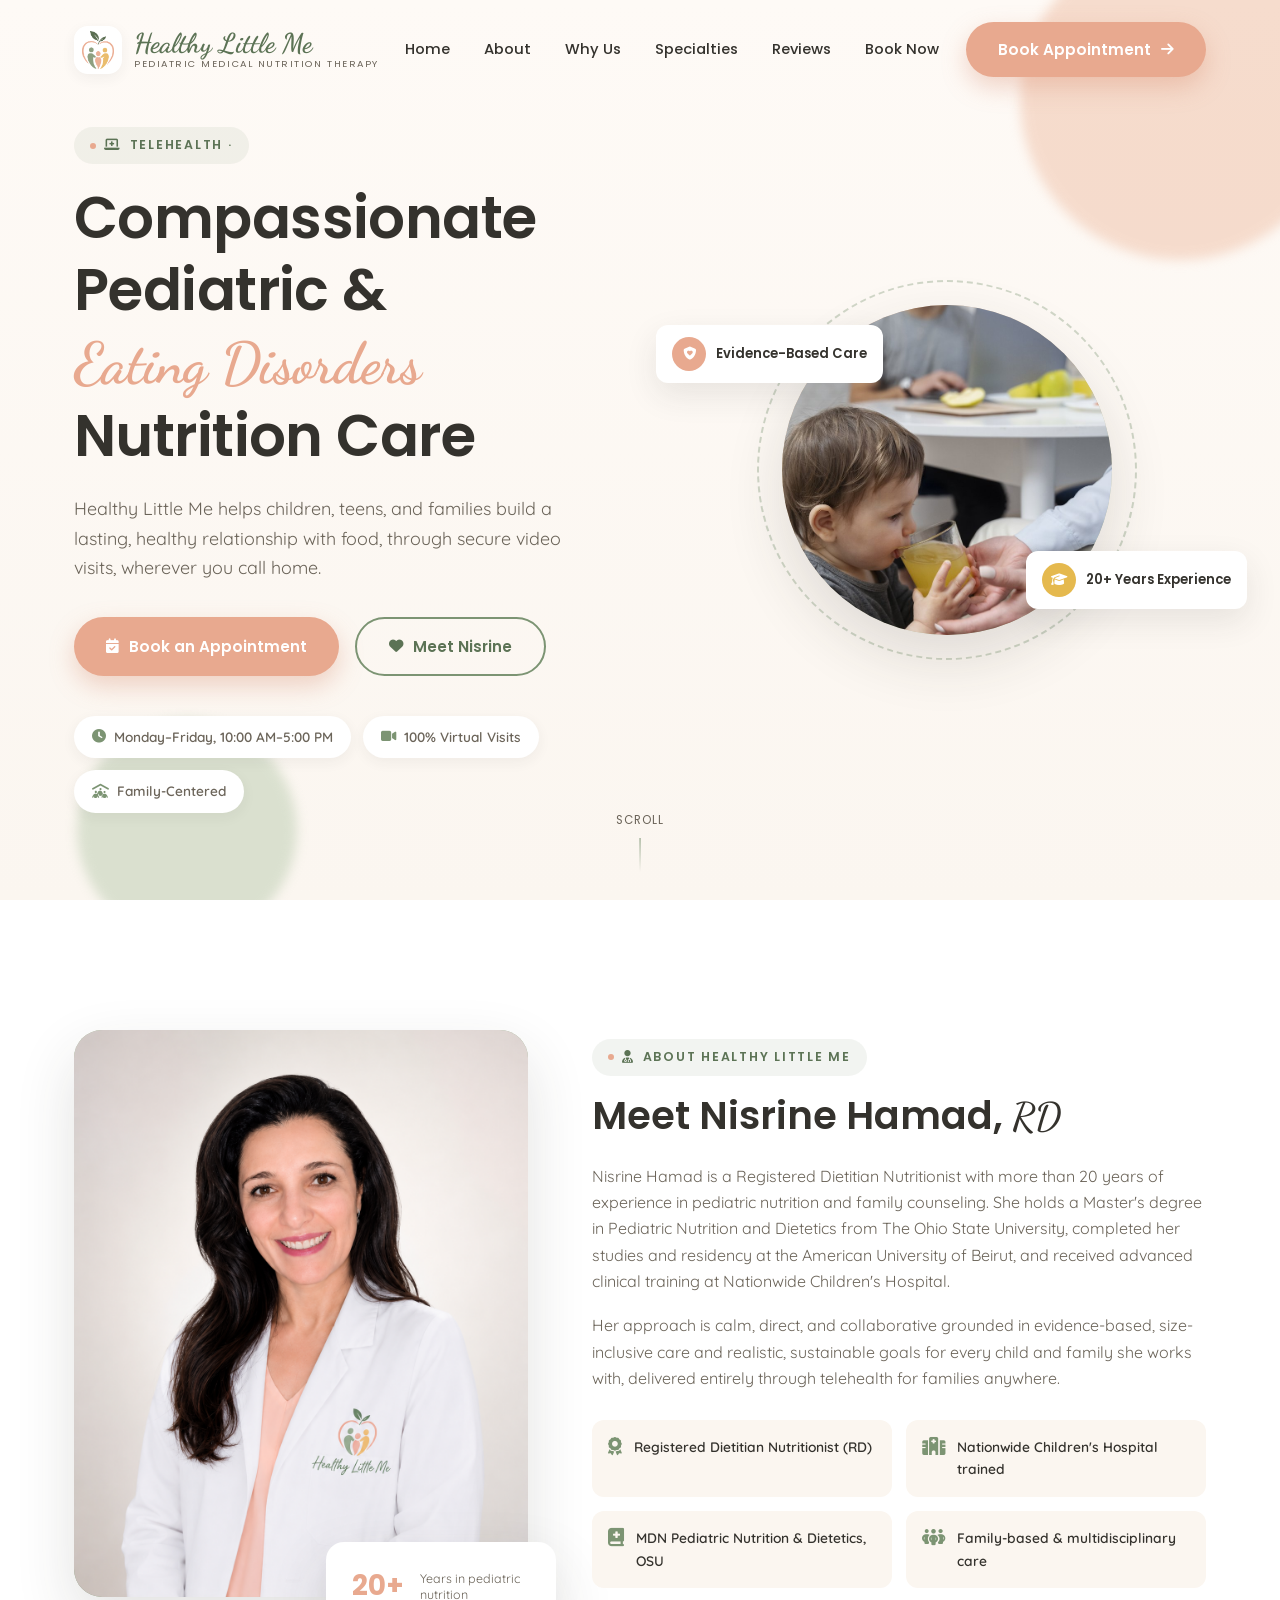
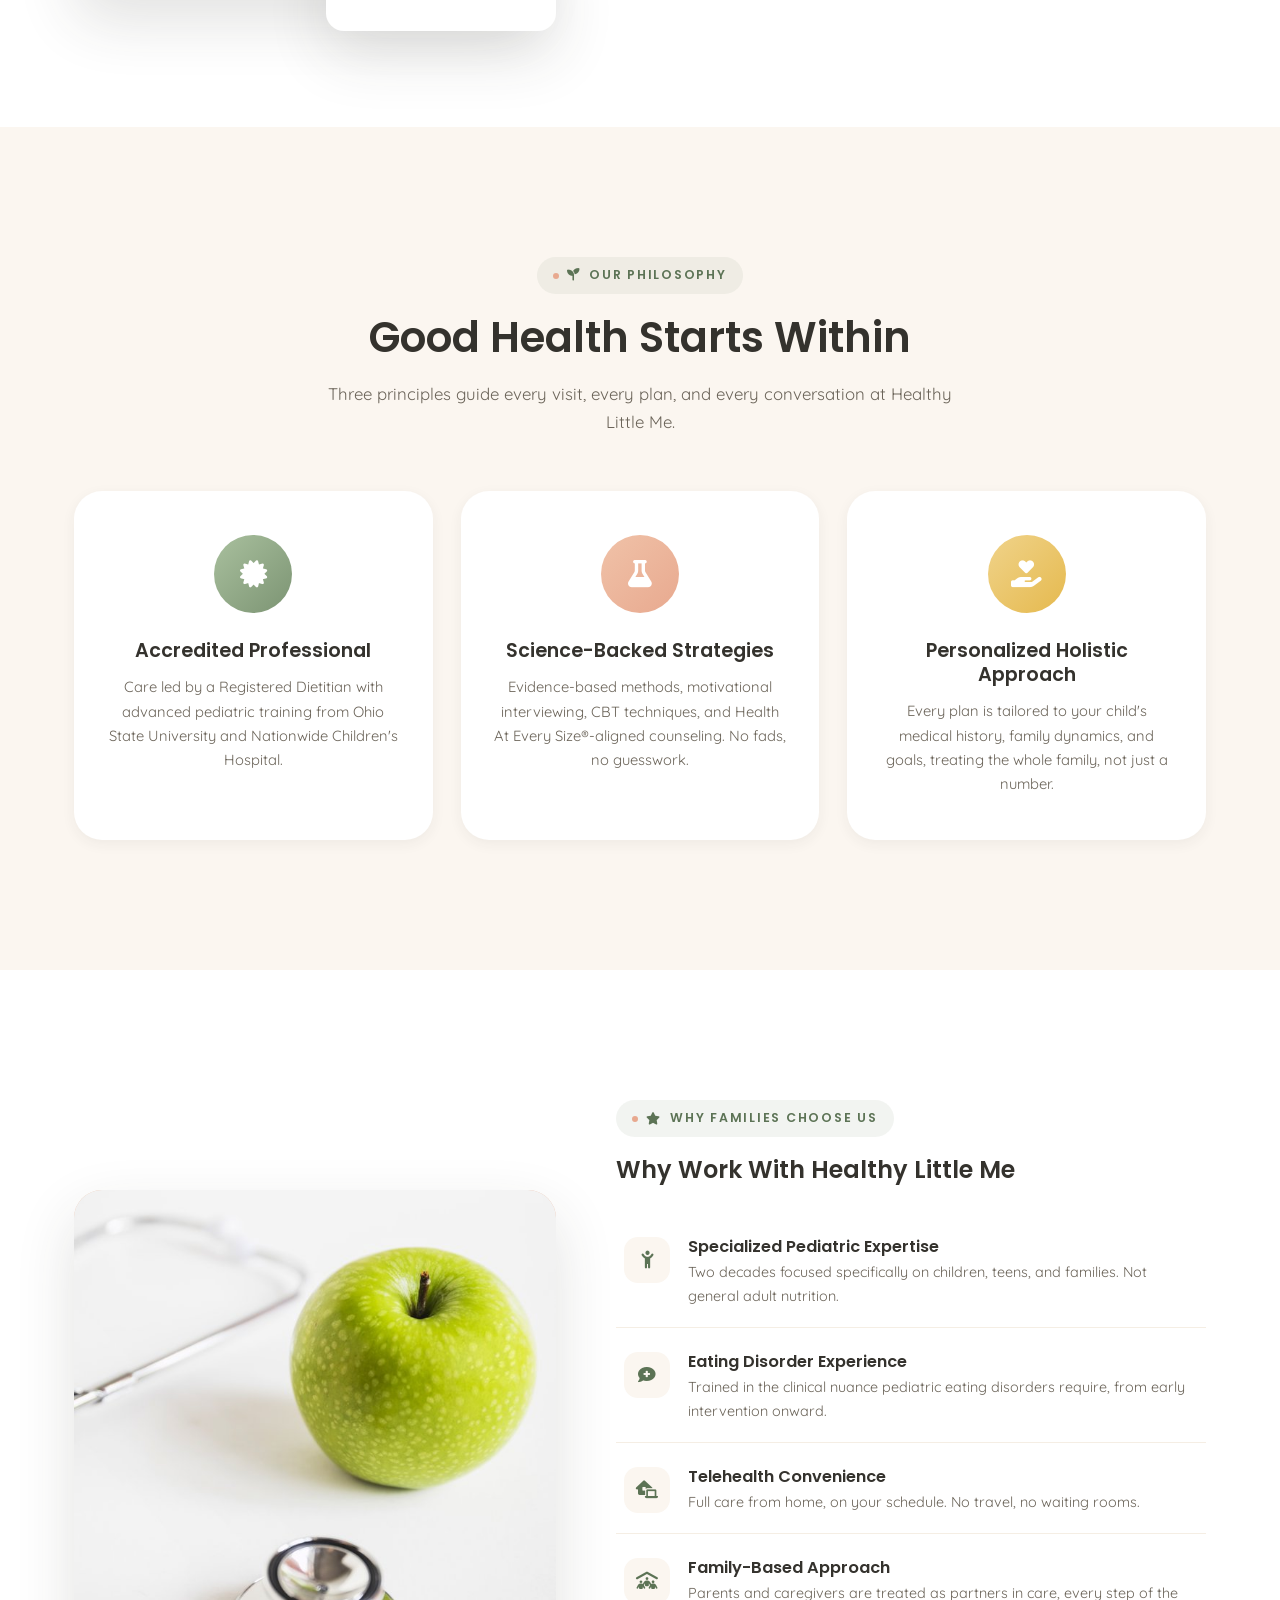
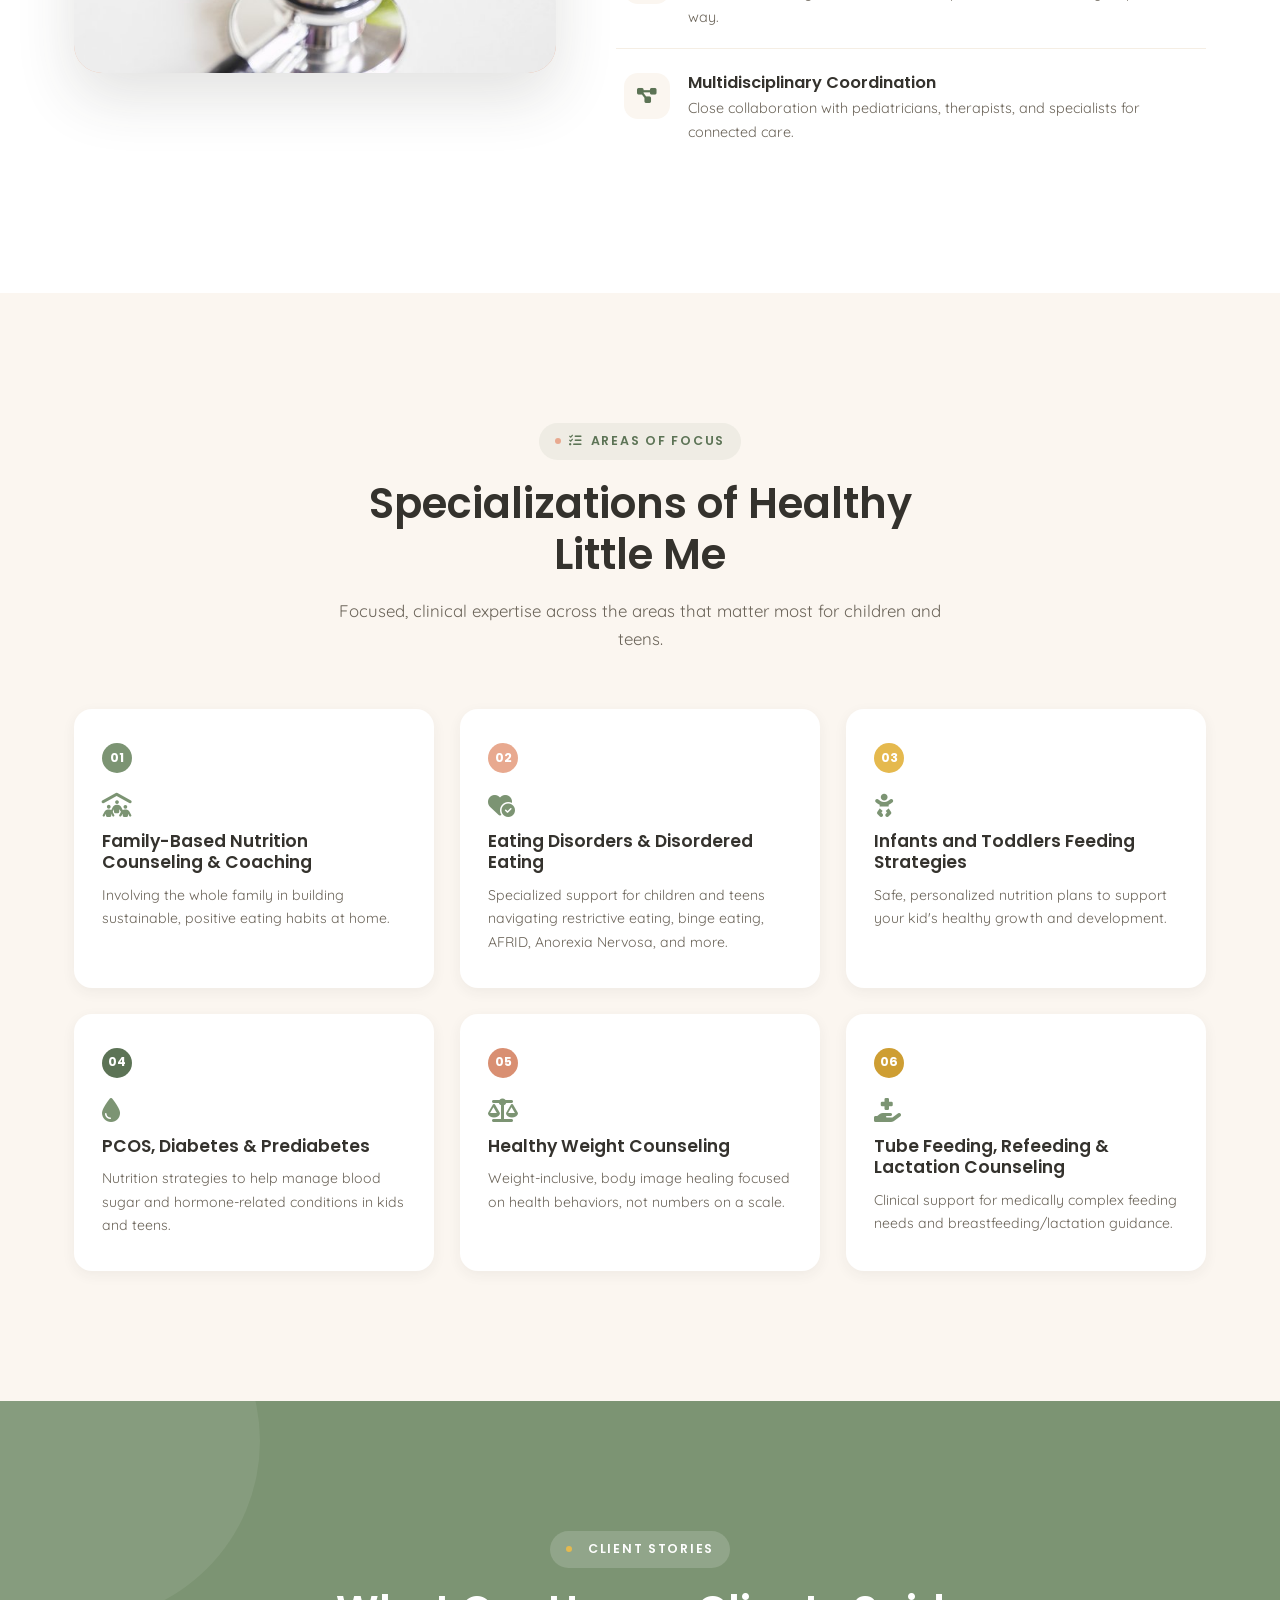
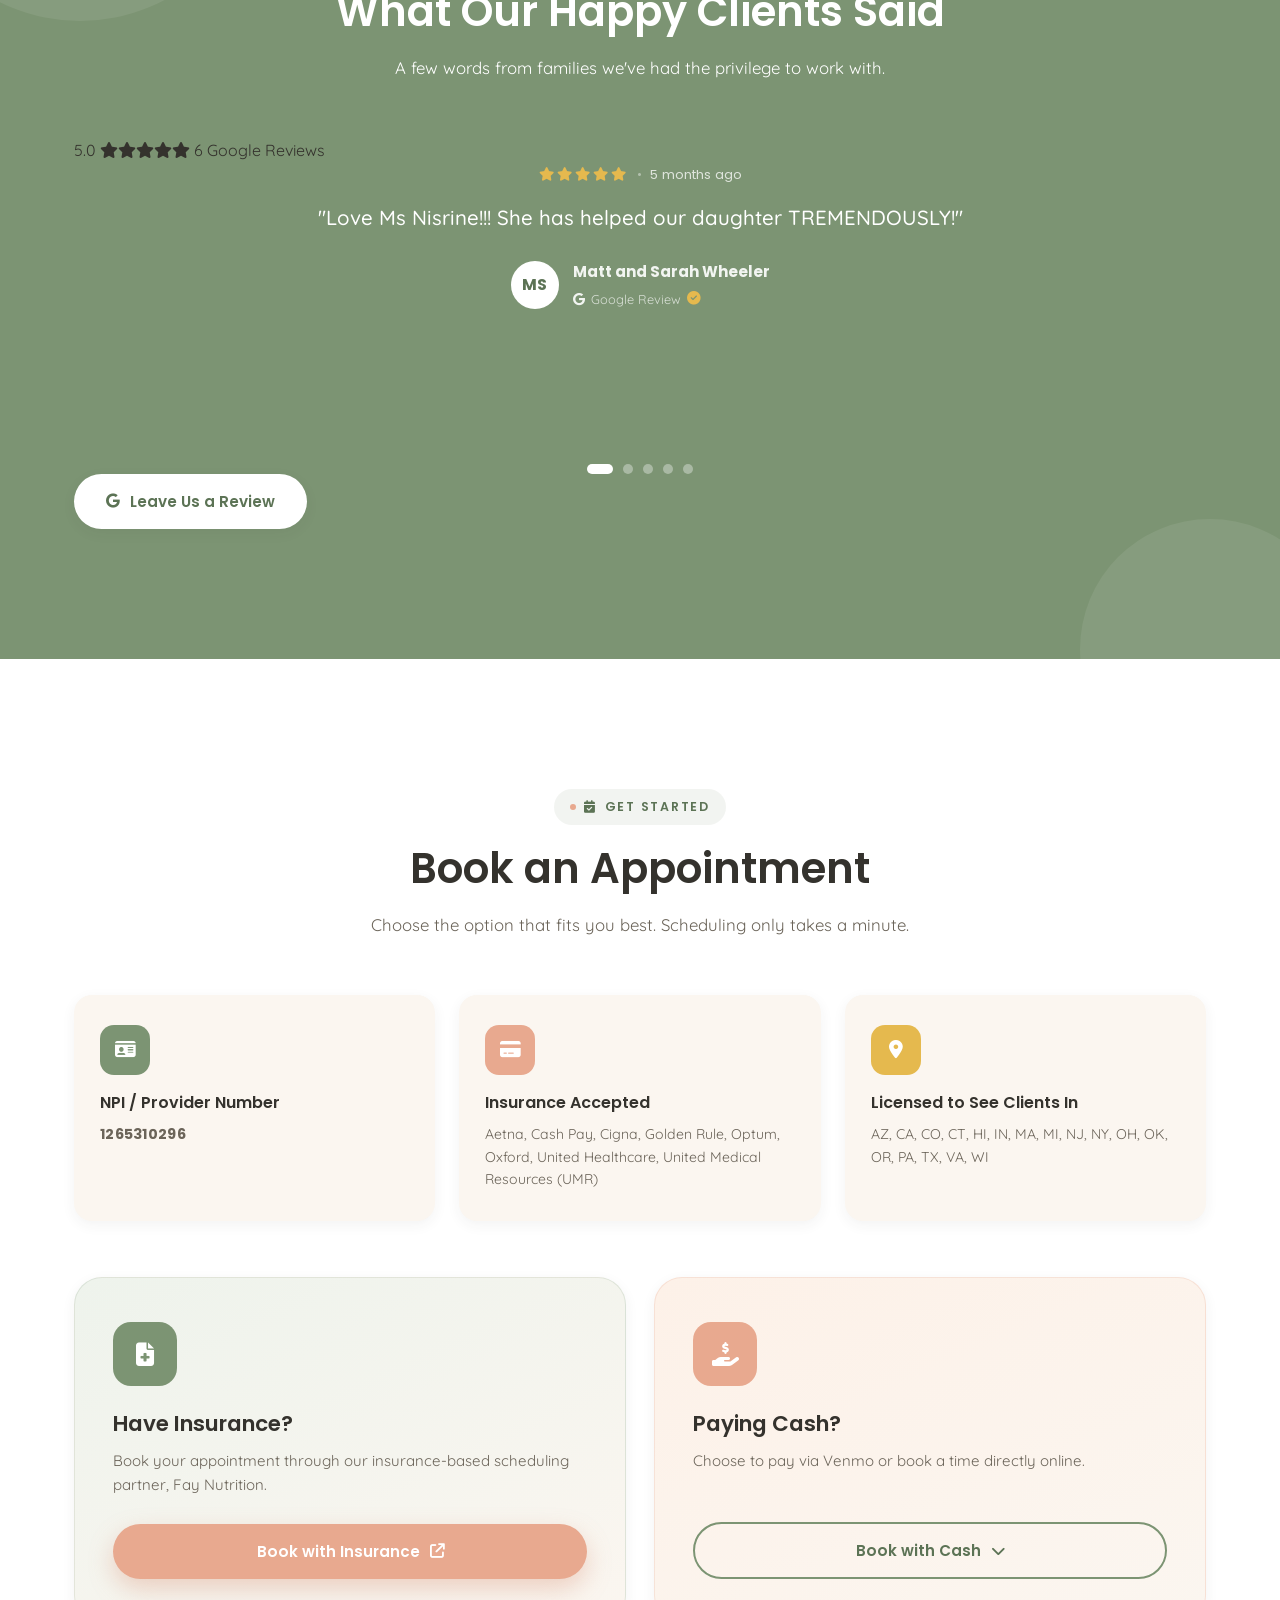
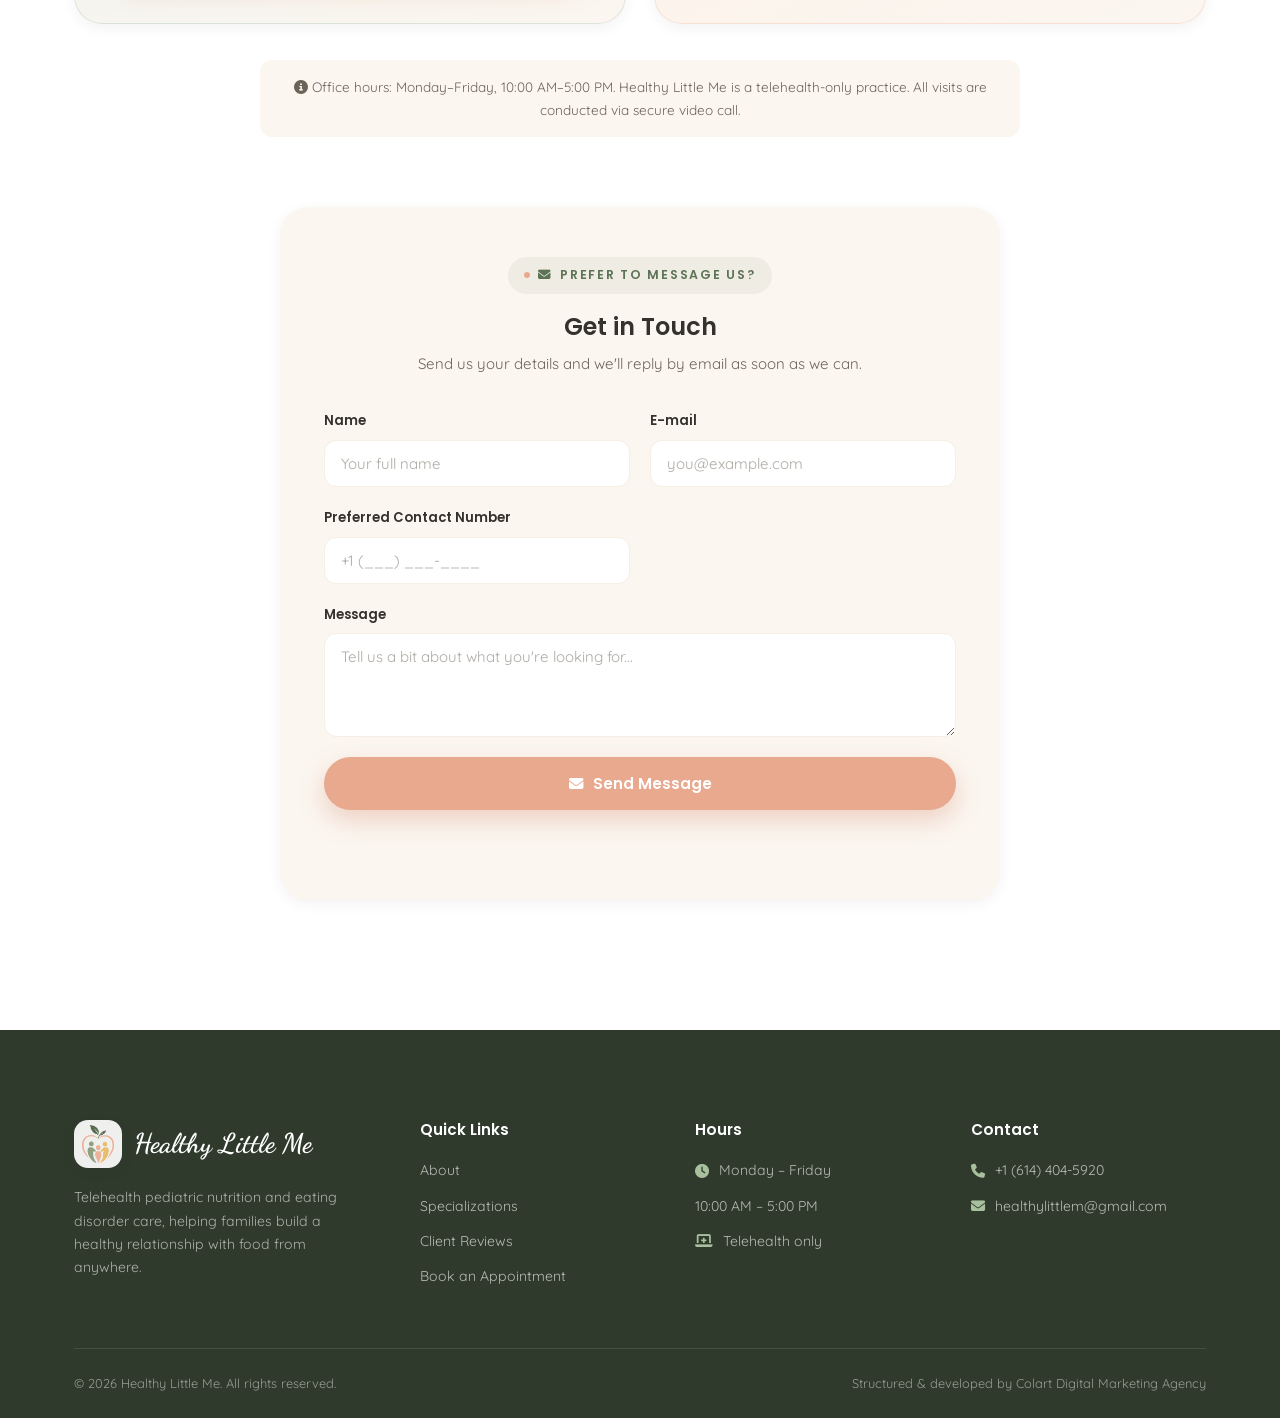
==== commit c79d3981: "Update SEO meta tags for consistency" ====
--- a/index.html
+++ b/index.html
@@ -5,9 +5,9 @@
 <meta name="viewport" content="width=device-width, initial-scale=1.0">
 
 <!-- ===== Primary SEO ===== -->
-<title>Healthy Little Me | Pediatric &amp; Eating Disorders Dietitian Telehealth (US)</title>
+<title>Healthy Little Me | Pediatric &amp; Eating Disorder Dietitian Telehealth (US)</title>
 <meta name="description" content="Healthy Little Me is a telehealth pediatric dietitian practice led by Nisrine Hamad, RD, specializing in pediatric nutrition and eating disorder care. Licensed to see clients in 17 US states.">
-<meta name="keywords" content="pediatric dietitian, pediatric nutritionist, eating disorders dietitian, telehealth nutrition, family-based nutrition counseling, PCOS dietitian, tube feeding dietitian, lactation counseling, Nisrine Hamad RD, pediatric nutrition Arizona, pediatric nutrition California, pediatric nutrition Ohio, pediatric nutrition Texas, pediatric nutrition New York">
+<meta name="keywords" content="pediatric dietitian, pediatric nutritionist, eating disorder dietitian, telehealth nutrition, family-based nutrition counseling, PCOS dietitian, tube feeding dietitian, lactation counseling, Nisrine Hamad RD, pediatric nutrition Arizona, pediatric nutrition California, pediatric nutrition Ohio, pediatric nutrition Texas, pediatric nutrition New York">
 <meta name="robots" content="index, follow, max-image-preview:large">
 <meta name="author" content="Healthy Little Me">
 <meta name="theme-color" content="#7C9473">
@@ -24,18 +24,18 @@
 <meta property="og:type" content="website">
 <meta property="og:site_name" content="Healthy Little Me">
 <meta property="og:locale" content="en_US">
-<meta property="og:title" content="Healthy Little Me | Pediatric &amp; Eating Disorders Dietitian Telehealth">
-<meta property="og:description" content="Telehealth pediatric nutrition and eating disorders care led by Nisrine Hamad, RD. Licensed to see clients in 17 US states, Monday&ndash;Friday.">
+<meta property="og:title" content="Healthy Little Me | Pediatric &amp; Eating Disorder Dietitian Telehealth">
+<meta property="og:description" content="Telehealth pediatric nutrition and eating disorder care led by Nisrine Hamad, RD. Licensed to see clients in 17 US states, Monday&ndash;Friday.">
 <meta property="og:url" content="https://www.healthy-little-me.com/">
 <meta property="og:image" content="https://www.healthy-little-me.com/images/og-share.jpg">
 <meta property="og:image:width" content="1200">
 <meta property="og:image:height" content="630">
-<meta property="og:image:alt" content="Healthy Little Me | Pediatric Nutrition Telehealth">
+<meta property="og:image:alt" content="Healthy Little Me — Pediatric Nutrition Telehealth">
 
 <!-- ===== Twitter Card ===== -->
 <meta name="twitter:card" content="summary_large_image">
-<meta name="twitter:title" content="Healthy Little Me | Pediatric &amp; Eating Disorders Dietitian Telehealth">
-<meta name="twitter:description" content="Telehealth pediatric nutrition and eating disorders care led by Nisrine Hamad, RD. Licensed to see clients in 17 US states.">
+<meta name="twitter:title" content="Healthy Little Me | Pediatric &amp; Eating Disorder Dietitian Telehealth">
+<meta name="twitter:description" content="Telehealth pediatric nutrition and eating disorder care led by Nisrine Hamad, RD. Licensed to see clients in 17 US states.">
 <meta name="twitter:image" content="https://www.healthy-little-me.com/images/og-share.jpg">
 
 <!-- Fonts -->
@@ -54,7 +54,7 @@
   "@context": "https://schema.org",
   "@type": "MedicalBusiness",
   "name": "Healthy Little Me",
-  "description": "Telehealth pediatric nutrition and eating disorders care led by Nisrine Hamad, a Registered Dietitian Nutritionist, serving families across the United States.",
+  "description": "Telehealth pediatric nutrition and eating disorder care led by Nisrine Hamad, a Registered Dietitian Nutritionist, serving families across the United States.",
   "url": "https://www.healthy-little-me.com/",
   "image": "https://www.healthy-little-me.com/images/og-share.jpg",
   "telephone": "+1-614-404-5920",
@@ -175,7 +175,7 @@
       </div>
       <div class="about-card">
         <span class="num">20+</span>
-        <span class="lbl">Years in pediatric care</span>
+        <span class="lbl">Years in pediatric nutrition</span>
       </div>
     </div>
     <div class="about-text reveal">
@@ -237,7 +237,7 @@
         </div>
         <div class="why-item reveal">
           <span class="icon"><i class="fa-solid fa-comment-medical"></i></span>
-          <div><h4>Eating Disorders Experience</h4><p>Trained in the clinical nuance pediatric eating disorders require, from early intervention onward.</p></div>
+          <div><h4>Eating Disorder Experience</h4><p>Trained in the clinical nuance pediatric eating disorders require, from early intervention onward.</p></div>
         </div>
         <div class="why-item reveal">
           <span class="icon"><i class="fa-solid fa-house-laptop"></i></span>
@@ -311,6 +311,13 @@
       <h2>What Our Happy Clients Said</h2>
       <p>A few words from families we've had the privilege to work with.</p>
     </div>
+
+    <div class="rating-summary reveal">
+      <span class="score">5.0</span>
+      <span class="stars-lg"><i class="fa-solid fa-star"></i><i class="fa-solid fa-star"></i><i class="fa-solid fa-star"></i><i class="fa-solid fa-star"></i><i class="fa-solid fa-star"></i></span>
+      <span class="count">6 Google Reviews</span>
+    </div>
+
     <div class="slider reveal">
       <div class="slide-track">
         <div class="slide active">
@@ -343,8 +350,57 @@
             </span>
           </div>
         </div>
+        <div class="slide">
+          <div class="review-meta">
+            <span class="stars"><i class="fa-solid fa-star"></i><i class="fa-solid fa-star"></i><i class="fa-solid fa-star"></i><i class="fa-solid fa-star"></i><i class="fa-solid fa-star"></i></span>
+          </div>
+          <p class="quote">"Nisrine is an amazing pediatric dietitian! She was incredibly helpful with my nephew, giving us clear, practical guidance and making the whole experience comfortable and reassuring. Highly recommended for any family looking for professional and caring nutrition support!"</p>
+          <div class="avatar-row">
+            <span class="avatar">SE</span>
+            <span class="who">
+              <strong>Samuel El Hindy</strong>
+              <span class="review-source"><i class="fa-brands fa-google"></i> Google Review <i class="fa-solid fa-circle-check verified" title="Verified review"></i></span>
+            </span>
+          </div>
+        </div>
+        <div class="slide">
+          <div class="review-meta">
+            <span class="stars"><i class="fa-solid fa-star"></i><i class="fa-solid fa-star"></i><i class="fa-solid fa-star"></i><i class="fa-solid fa-star"></i><i class="fa-solid fa-star"></i></span>
+            <span class="review-dot">&bull;</span>
+            <span class="review-time">New</span>
+          </div>
+          <p class="quote">"Ms. Nisrine was an incredible support to our family during my son's chemotherapy journey. She guided us with his nutrition throughout his treatment, always with patience, compassion, and professionalism. Her advice helped us feel more confident about supporting his nutritional needs during such a difficult time. We are truly grateful for her care and highly recommend her."</p>
+          <div class="avatar-row">
+            <span class="avatar">KA</span>
+            <span class="who">
+              <strong>Khayrat Annouss</strong>
+              <span class="review-source"><i class="fa-brands fa-google"></i> Google Review <i class="fa-solid fa-circle-check verified" title="Verified review"></i></span>
+            </span>
+          </div>
+        </div>
+        <div class="slide">
+          <div class="review-meta">
+            <span class="stars"><i class="fa-solid fa-star"></i><i class="fa-solid fa-star"></i><i class="fa-solid fa-star"></i><i class="fa-solid fa-star"></i><i class="fa-solid fa-star"></i></span>
+            <span class="review-dot">&bull;</span>
+            <span class="review-time">New</span>
+          </div>
+          <p class="quote">"Ms. Nisrine was an incredible support to our family when my son needed tube feeding She guided us with his nutrition throughout his treatment, always with patience, compassion, and professionalism. Her advice helped us feel more confident about supporting his nutritional needs during such a difficult time. We are truly grateful for her care ."</p>
+          <div class="avatar-row">
+            <span class="avatar">FK</span>
+            <span class="who">
+              <strong>Fatina Kondakji</strong>
+              <span class="review-source"><i class="fa-brands fa-google"></i> Google Review <i class="fa-solid fa-circle-check verified" title="Verified review"></i></span>
+            </span>
+          </div>
+        </div>
       </div>
       <div class="slider-dots"></div>
+    </div>
+
+    <div class="review-cta reveal">
+      <a href="https://www.google.com/search?q=nisrine+hamad,+rd+-+dietitian+nutritionist+upper+arlington+reviews" target="_blank" rel="noopener" class="btn btn-light">
+        <i class="fa-brands fa-google"></i> Leave Us a Review
+      </a>
     </div>
   </div>
 </section>
@@ -382,7 +438,7 @@
       </div>
       <div class="booking-card cash reveal">
         <div class="booking-icon"><i class="fa-solid fa-hand-holding-dollar"></i></div>
-        <h3>Don't have insurance?</h3>
+        <h3>Paying Cash?</h3>
         <p>Choose to pay via Venmo or book a time directly online.</p>
         <button type="button" id="cash-modal-trigger" class="btn btn-outline btn-block">Book with Cash <i class="fa-solid fa-chevron-down"></i></button>
       </div>
@@ -439,7 +495,7 @@
           </span>
           <span class="brand-text"><span class="name">Healthy Little Me</span></span>
         </a>
-        <p>Telehealth pediatric nutrition and eating disorders care, helping families build a healthy relationship with food from anywhere.</p>
+        <p>Telehealth pediatric nutrition and eating disorder care, helping families build a healthy relationship with food from anywhere.</p>
       </div>
       <div class="footer-col">
         <h4>Quick Links</h4>
@@ -479,7 +535,7 @@
   <div class="modal-box" role="dialog" aria-modal="true" aria-labelledby="cash-modal-title">
     <button class="modal-close" id="cash-modal-close" aria-label="Close">&times;</button>
     <h3 id="cash-modal-title">Paying Cash</h3>
-    <p>Choose whichever works best for you. Both options open in a new tab.</p>
+    <p>Choose whichever works best for you &mdash; both options open in a new tab.</p>
     <div class="modal-options">
       <a href="https://venmo.com/code?user_id=4641399727195549399&created=1786972440.448831" target="_blank" rel="noopener" class="modal-option">
         <span class="modal-option-icon"><i class="fa-solid fa-wallet"></i></span>
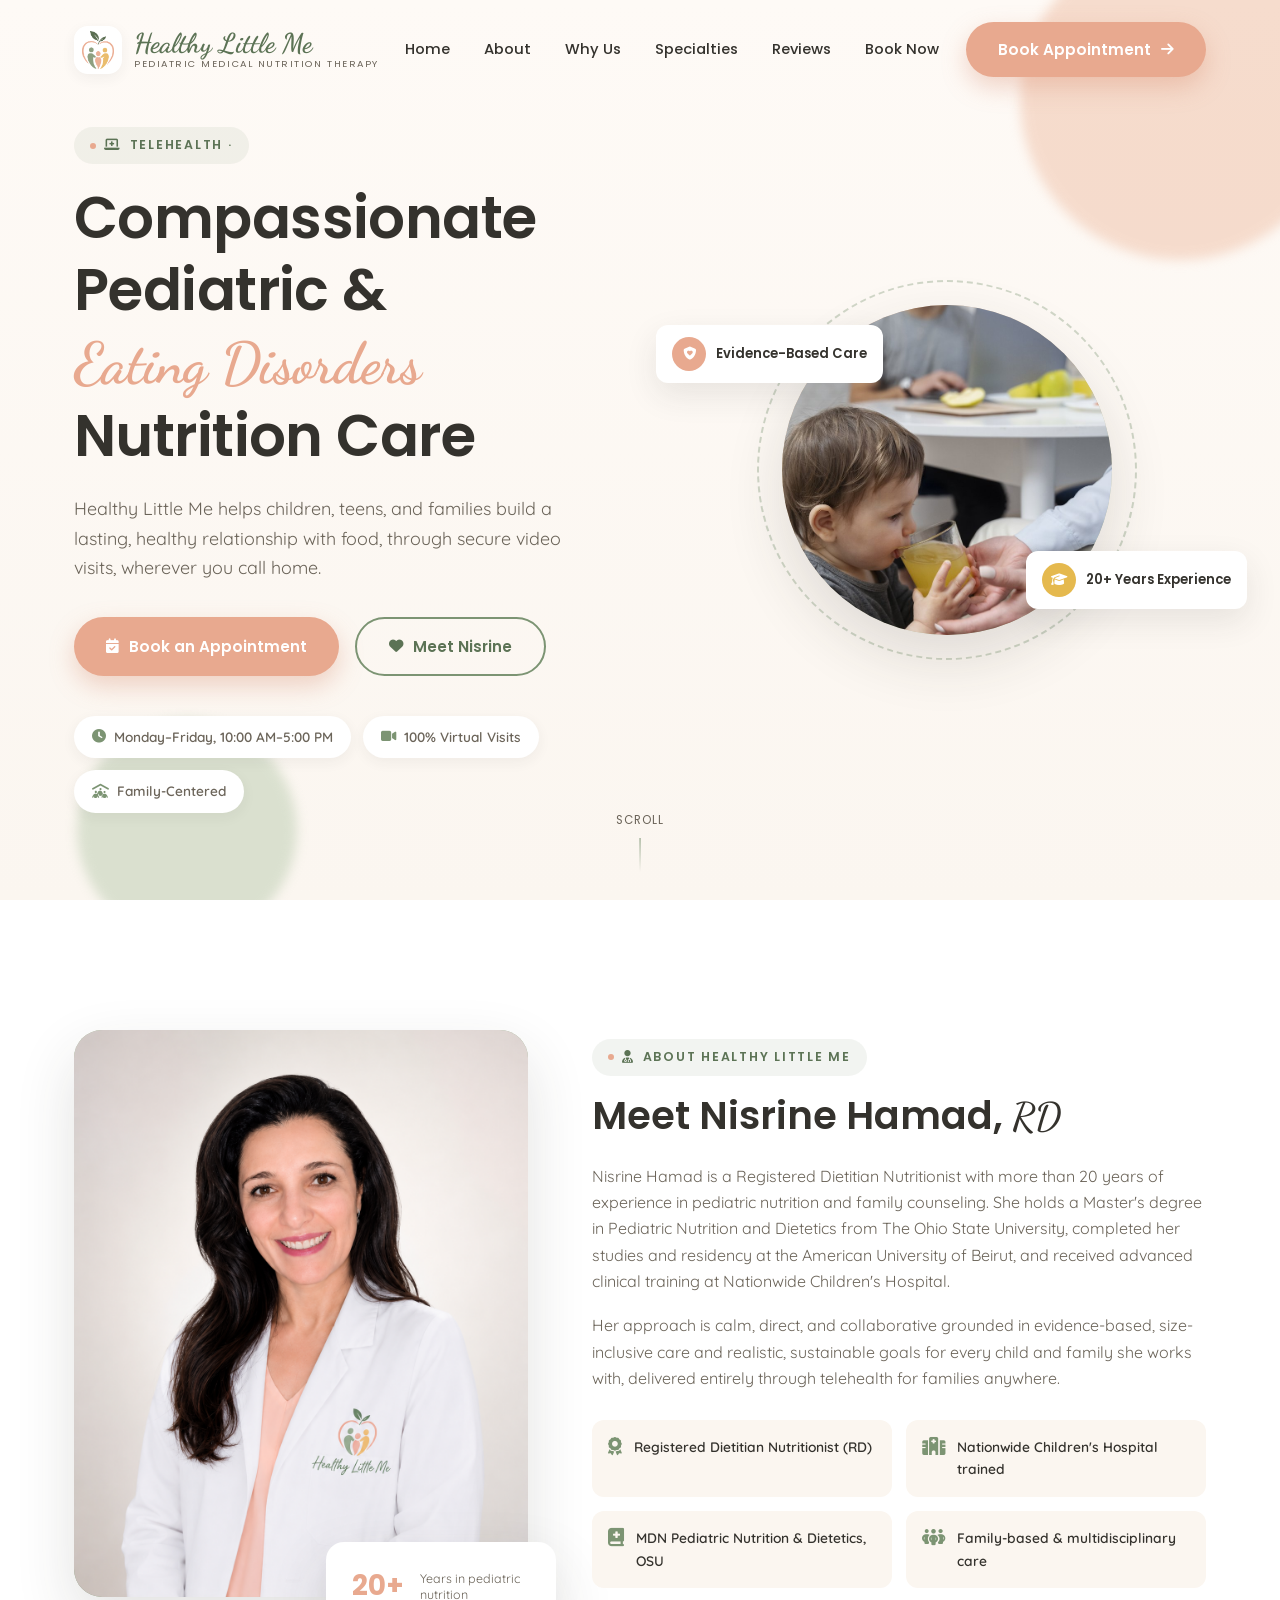
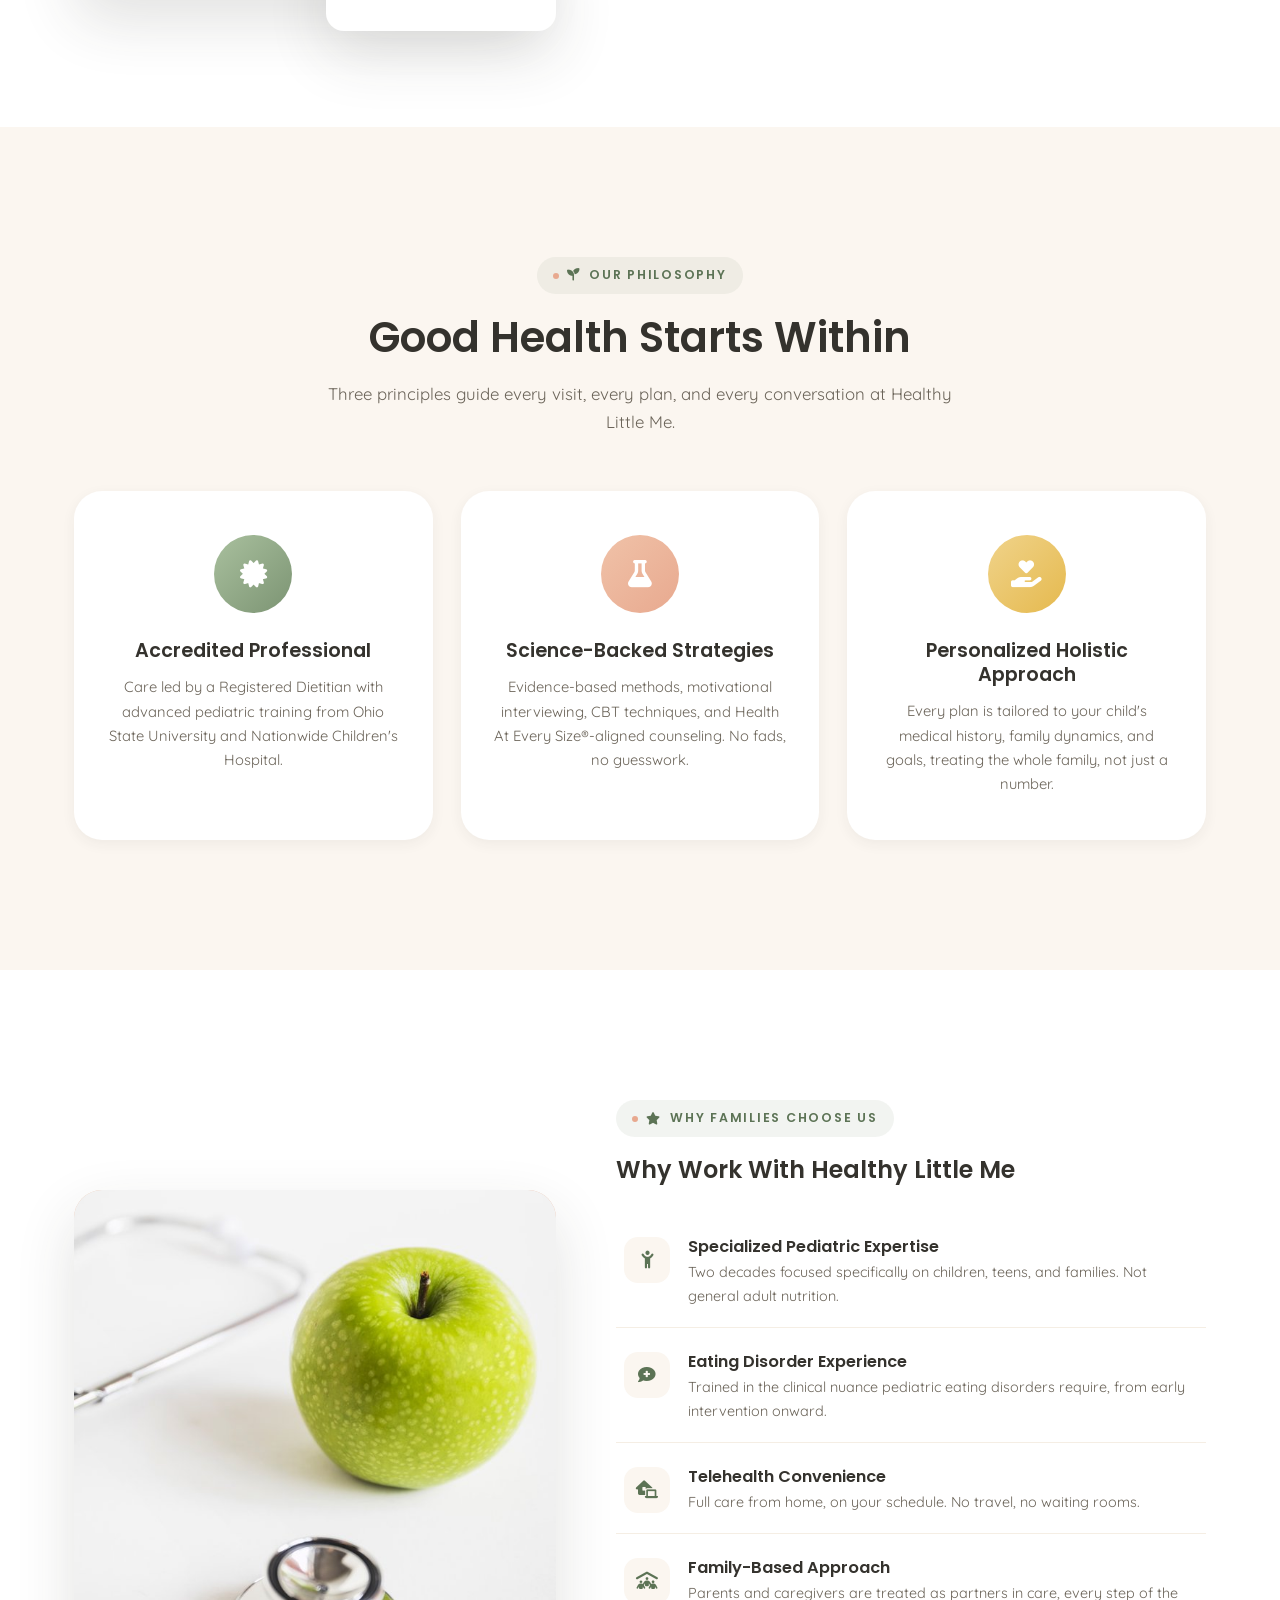
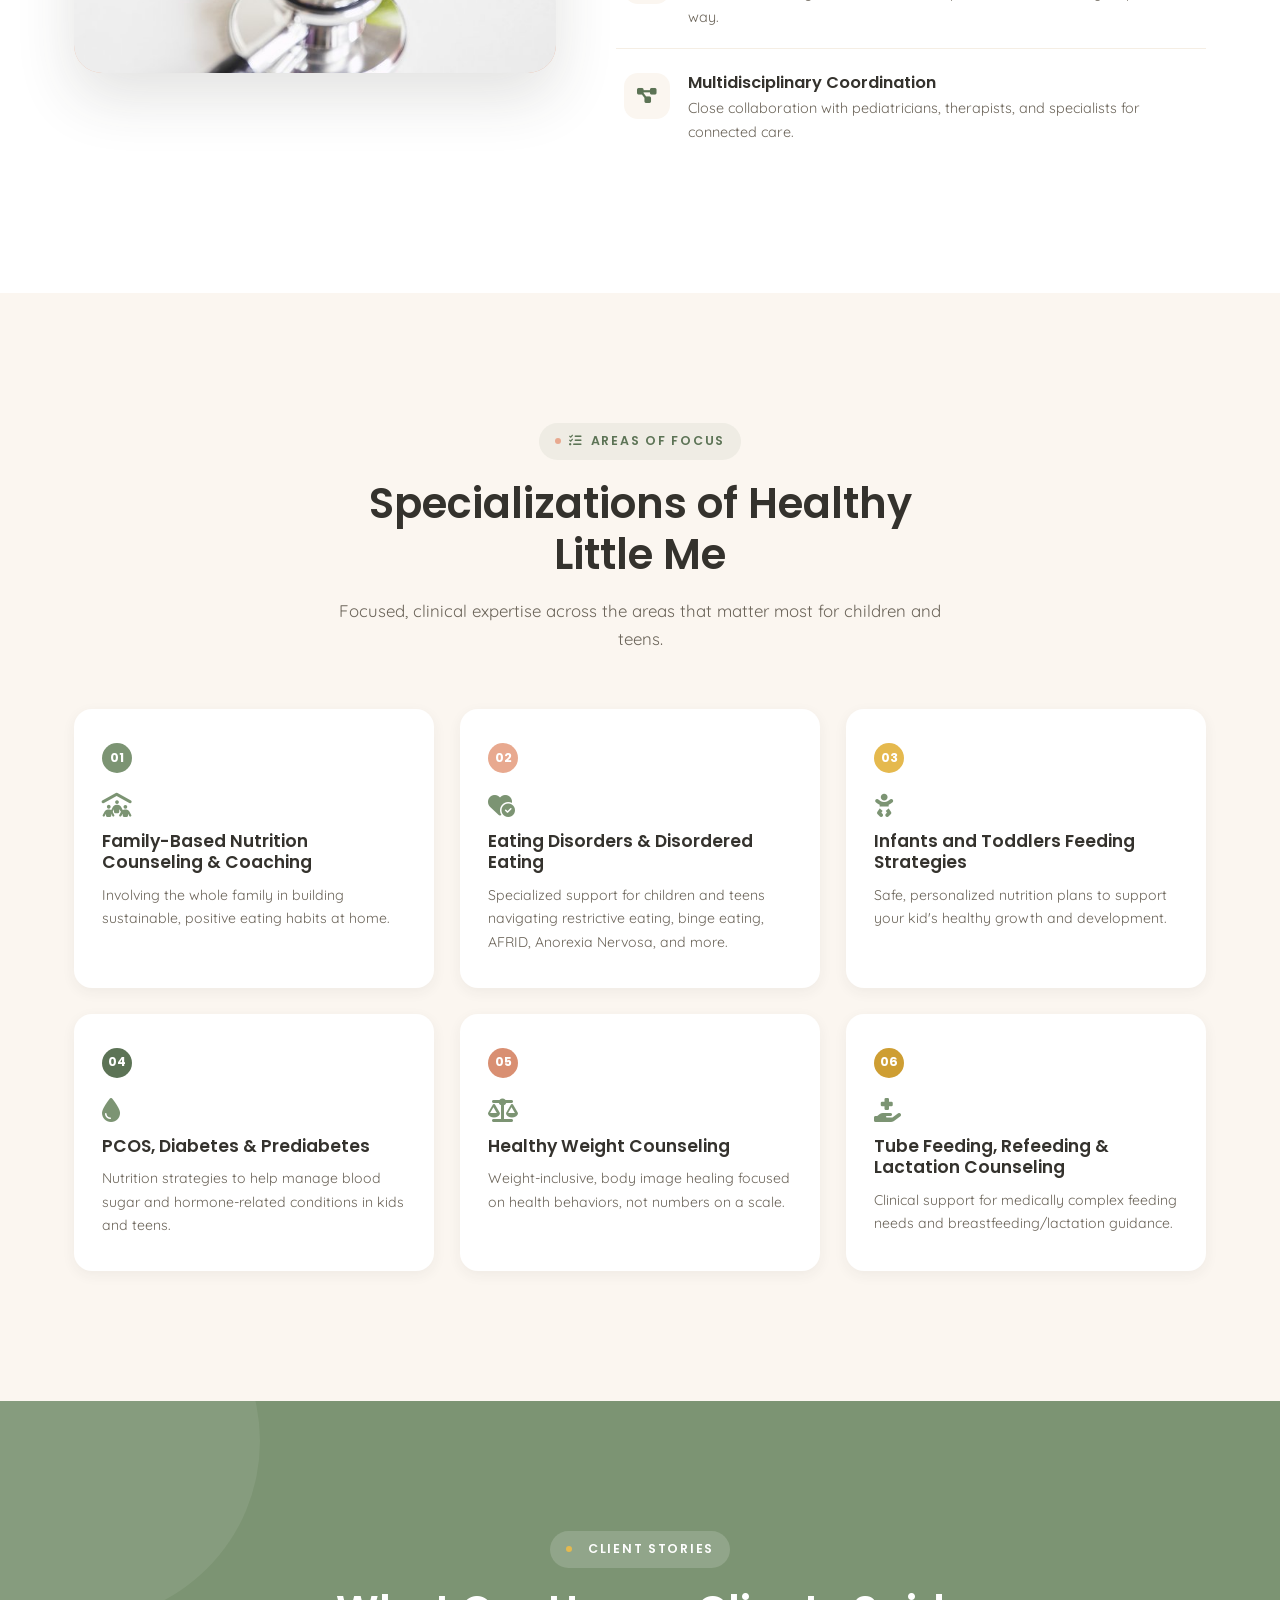
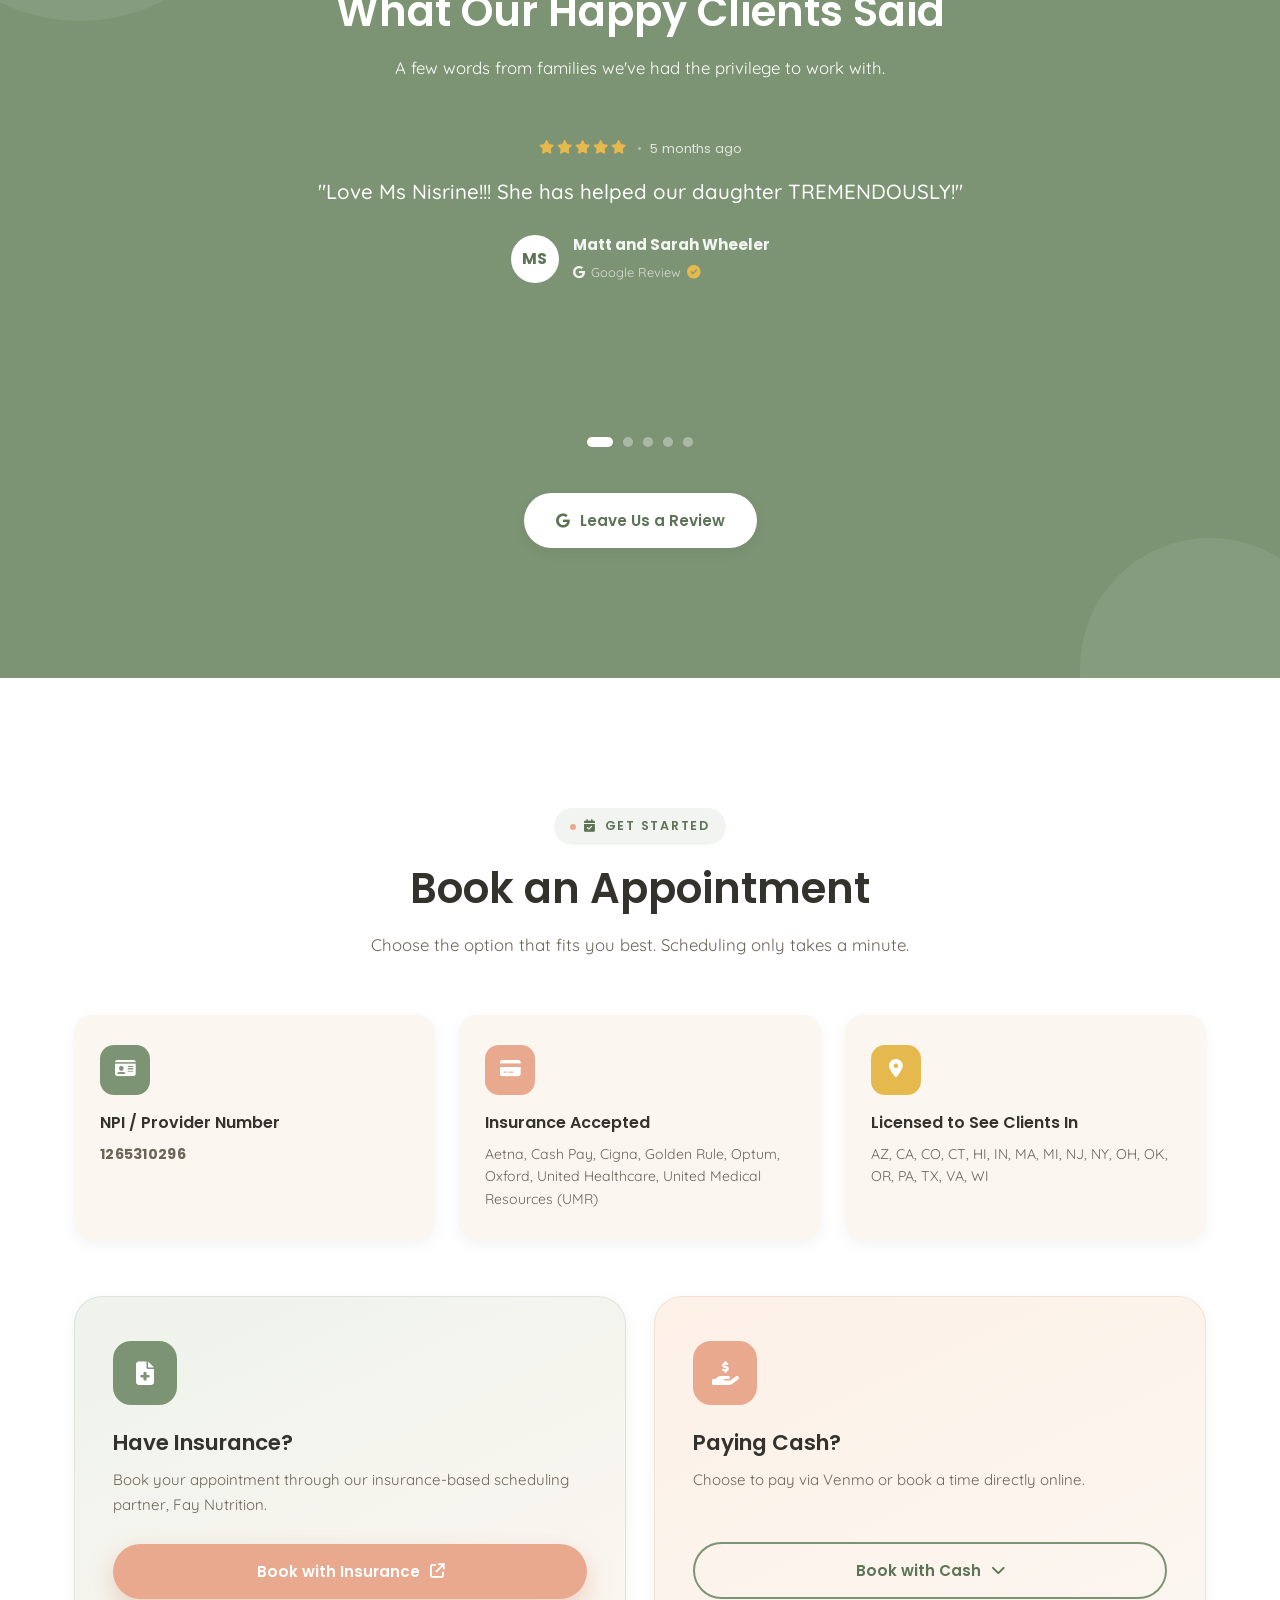
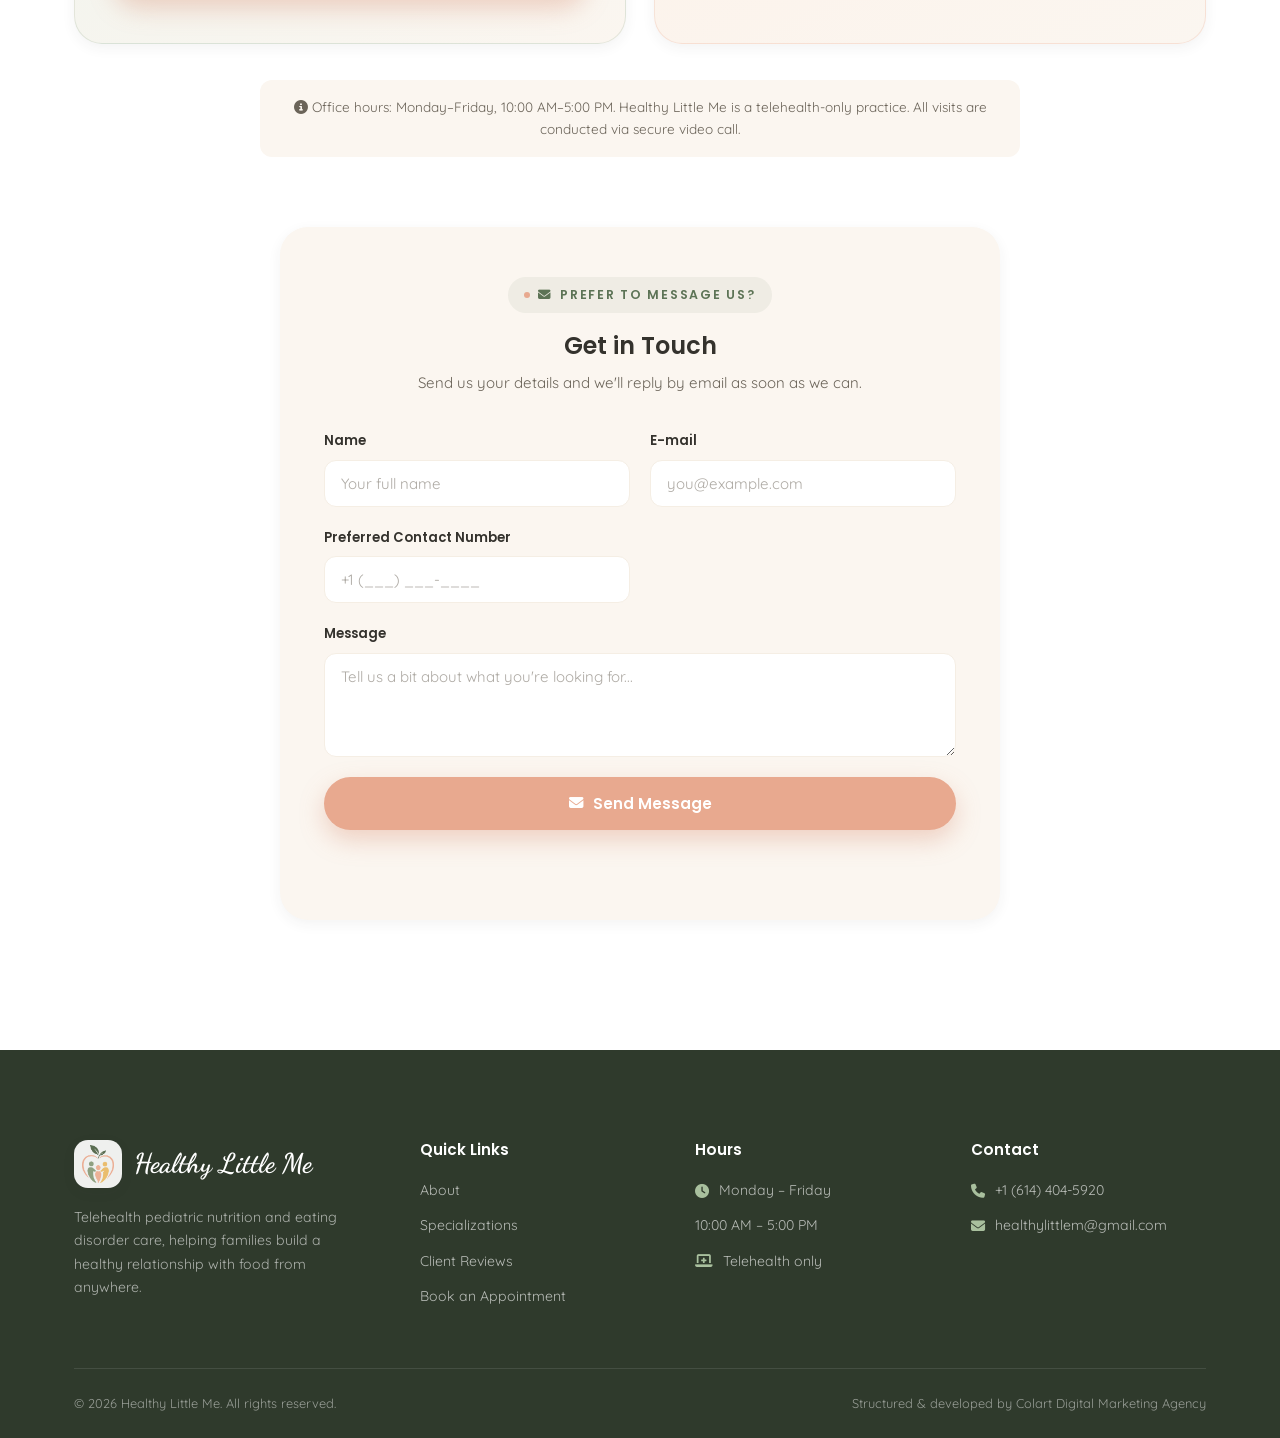
==== commit ed581a17: "Remove rating summary and update review link" ====
--- a/index.html
+++ b/index.html
@@ -312,12 +312,6 @@
       <p>A few words from families we've had the privilege to work with.</p>
     </div>
 
-    <div class="rating-summary reveal">
-      <span class="score">5.0</span>
-      <span class="stars-lg"><i class="fa-solid fa-star"></i><i class="fa-solid fa-star"></i><i class="fa-solid fa-star"></i><i class="fa-solid fa-star"></i><i class="fa-solid fa-star"></i></span>
-      <span class="count">6 Google Reviews</span>
-    </div>
-
     <div class="slider reveal">
       <div class="slide-track">
         <div class="slide active">
@@ -398,7 +392,7 @@
     </div>
 
     <div class="review-cta reveal">
-      <a href="https://www.google.com/search?q=nisrine+hamad,+rd+-+dietitian+nutritionist+upper+arlington+reviews" target="_blank" rel="noopener" class="btn btn-light">
+      <a href="https://search.google.com/local/writereview?placeid=ChIJv-DEcmmNOIgRDf0i8rZnhfs" target="_blank" rel="noopener" class="btn btn-light">
         <i class="fa-brands fa-google"></i> Leave Us a Review
       </a>
     </div>
--- a/css/style.css
+++ b/css/style.css
@@ -514,7 +514,10 @@
   color: var(--sage-dark);
   display: flex; align-items: center; justify-content: center;
   font-family: 'Poppins', sans-serif; font-weight: 700;
-}
+  flex-shrink: 0;
+}
+.slide-track .slide:nth-child(3n+2) .avatar { background: var(--coral); color: var(--white); }
+.slide-track .slide:nth-child(3n+3) .avatar { background: var(--mustard-dark); color: var(--white); }
 .slide .who { text-align: left; color: rgba(255,255,255,0.9); font-size: 0.88rem; }
 .slide .who strong { display: block; font-family: 'Poppins', sans-serif; font-size: 0.94rem; }
 .slider-dots { display: flex; justify-content: center; gap: 10px; margin-top: 40px; }
@@ -525,6 +528,9 @@
 }
 .slider-dots button.active { background: var(--white); width: 26px; border-radius: 999px; }
 .slider-note { text-align: center; margin-top: 26px; color: rgba(255,255,255,0.7); font-size: 0.78rem; font-style: italic; }
+
+.review-cta { text-align: center; margin-top: 46px; position: relative; z-index: 1; }
+.review-cta .btn-light:hover { color: var(--sage-dark); }
 
 /* Google-review style meta (stars, timestamp, source) */
 .review-meta {
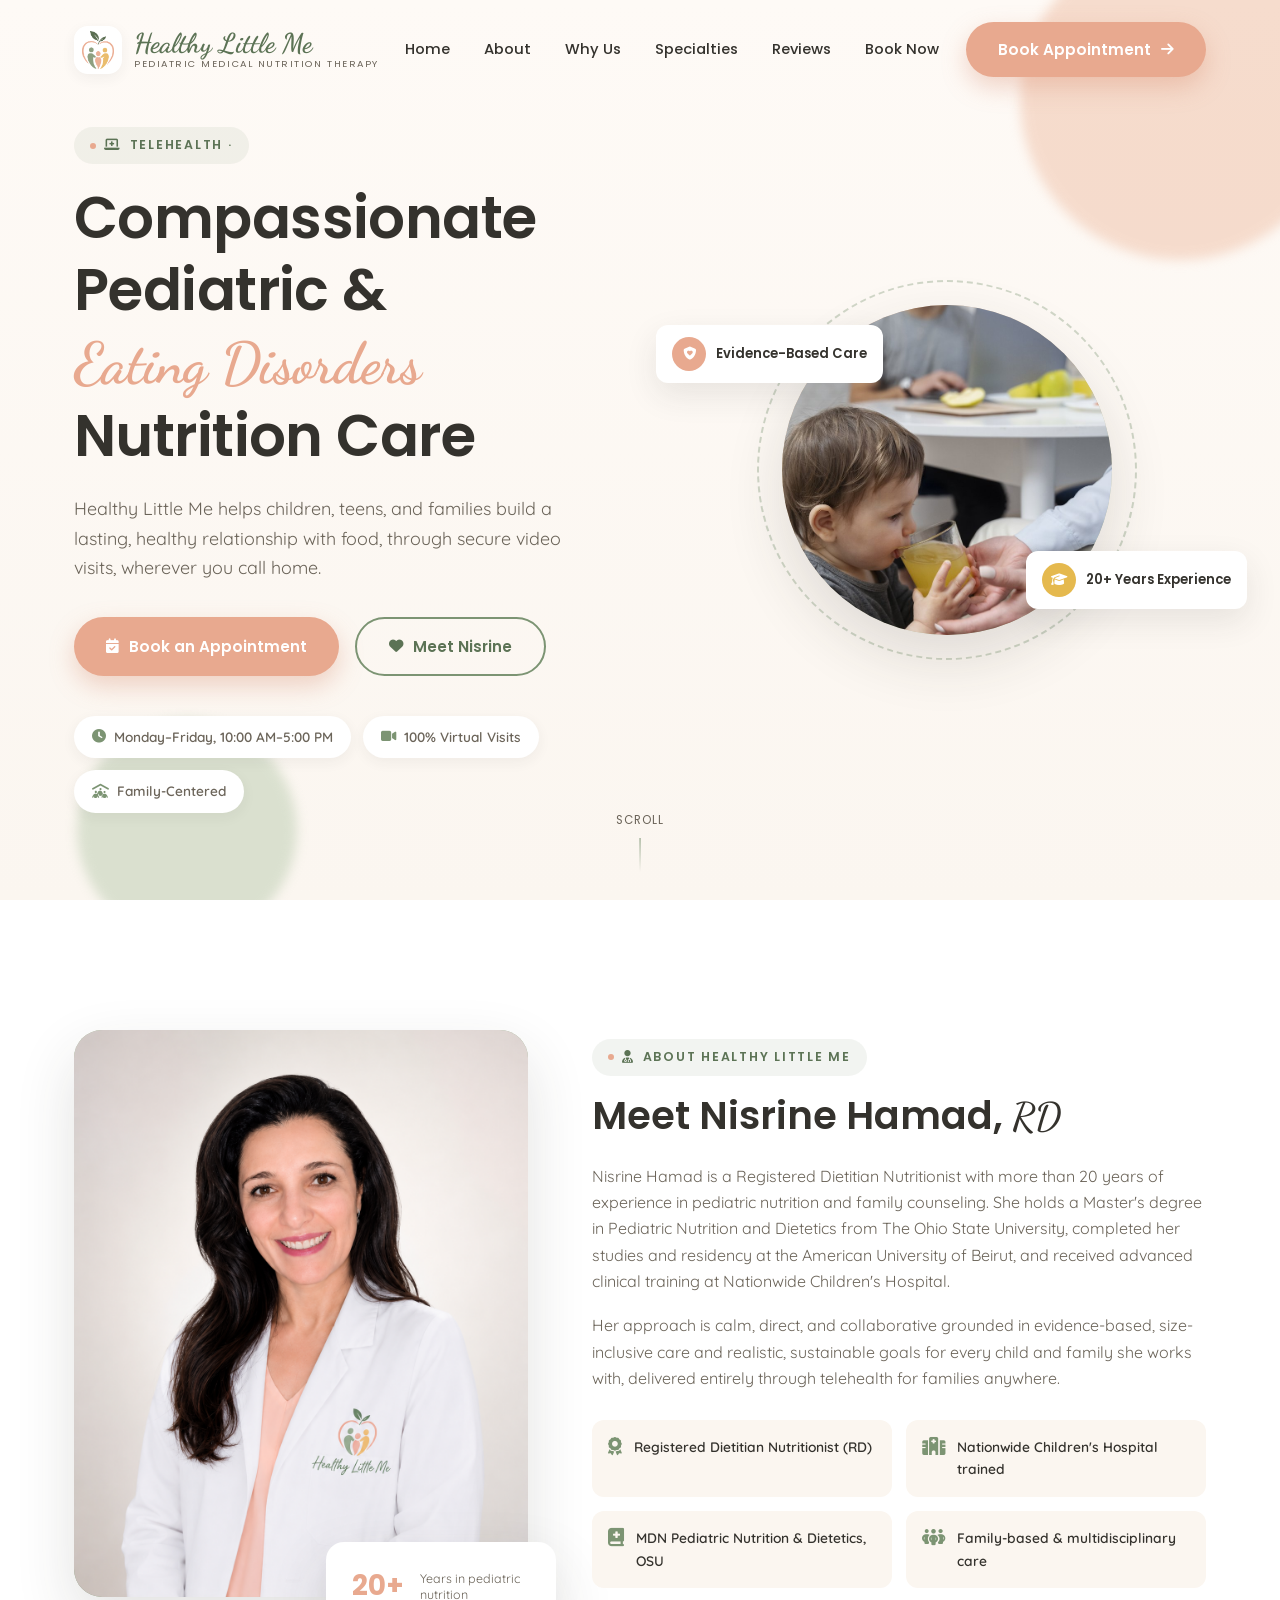
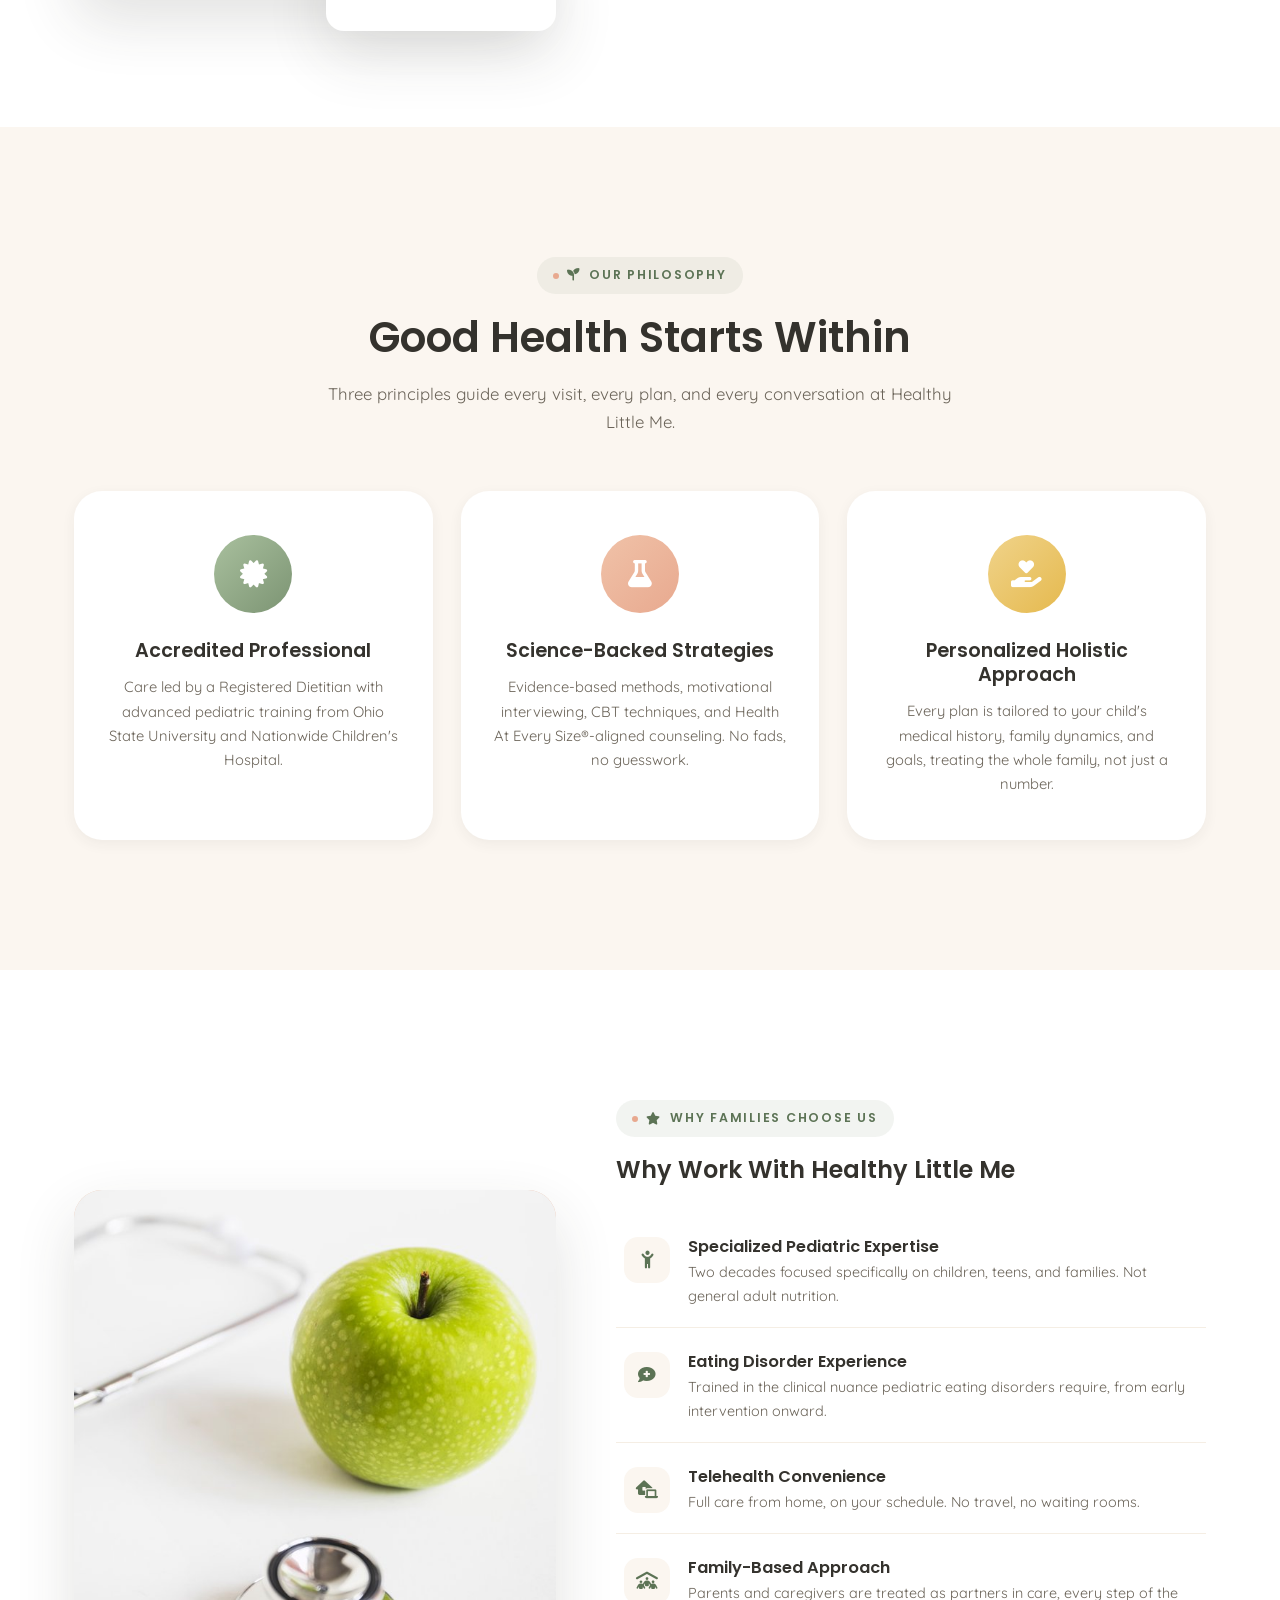
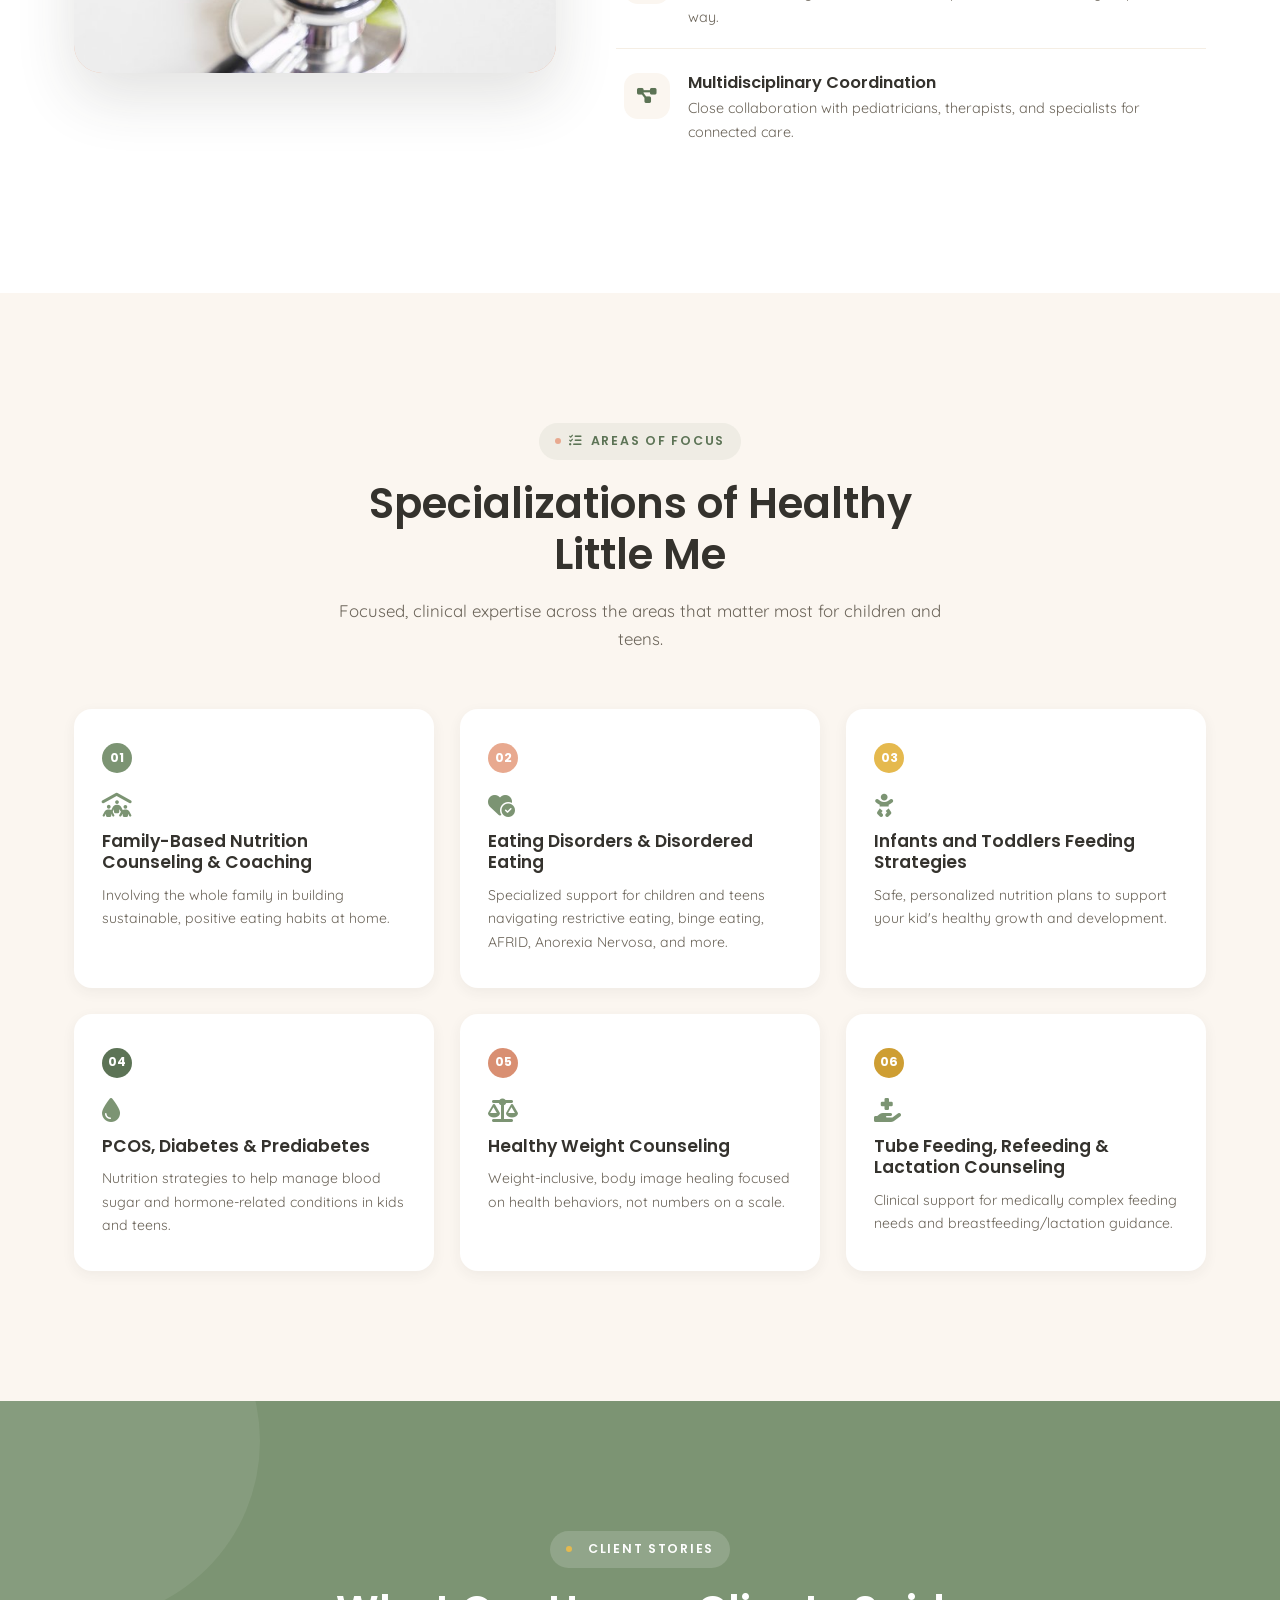
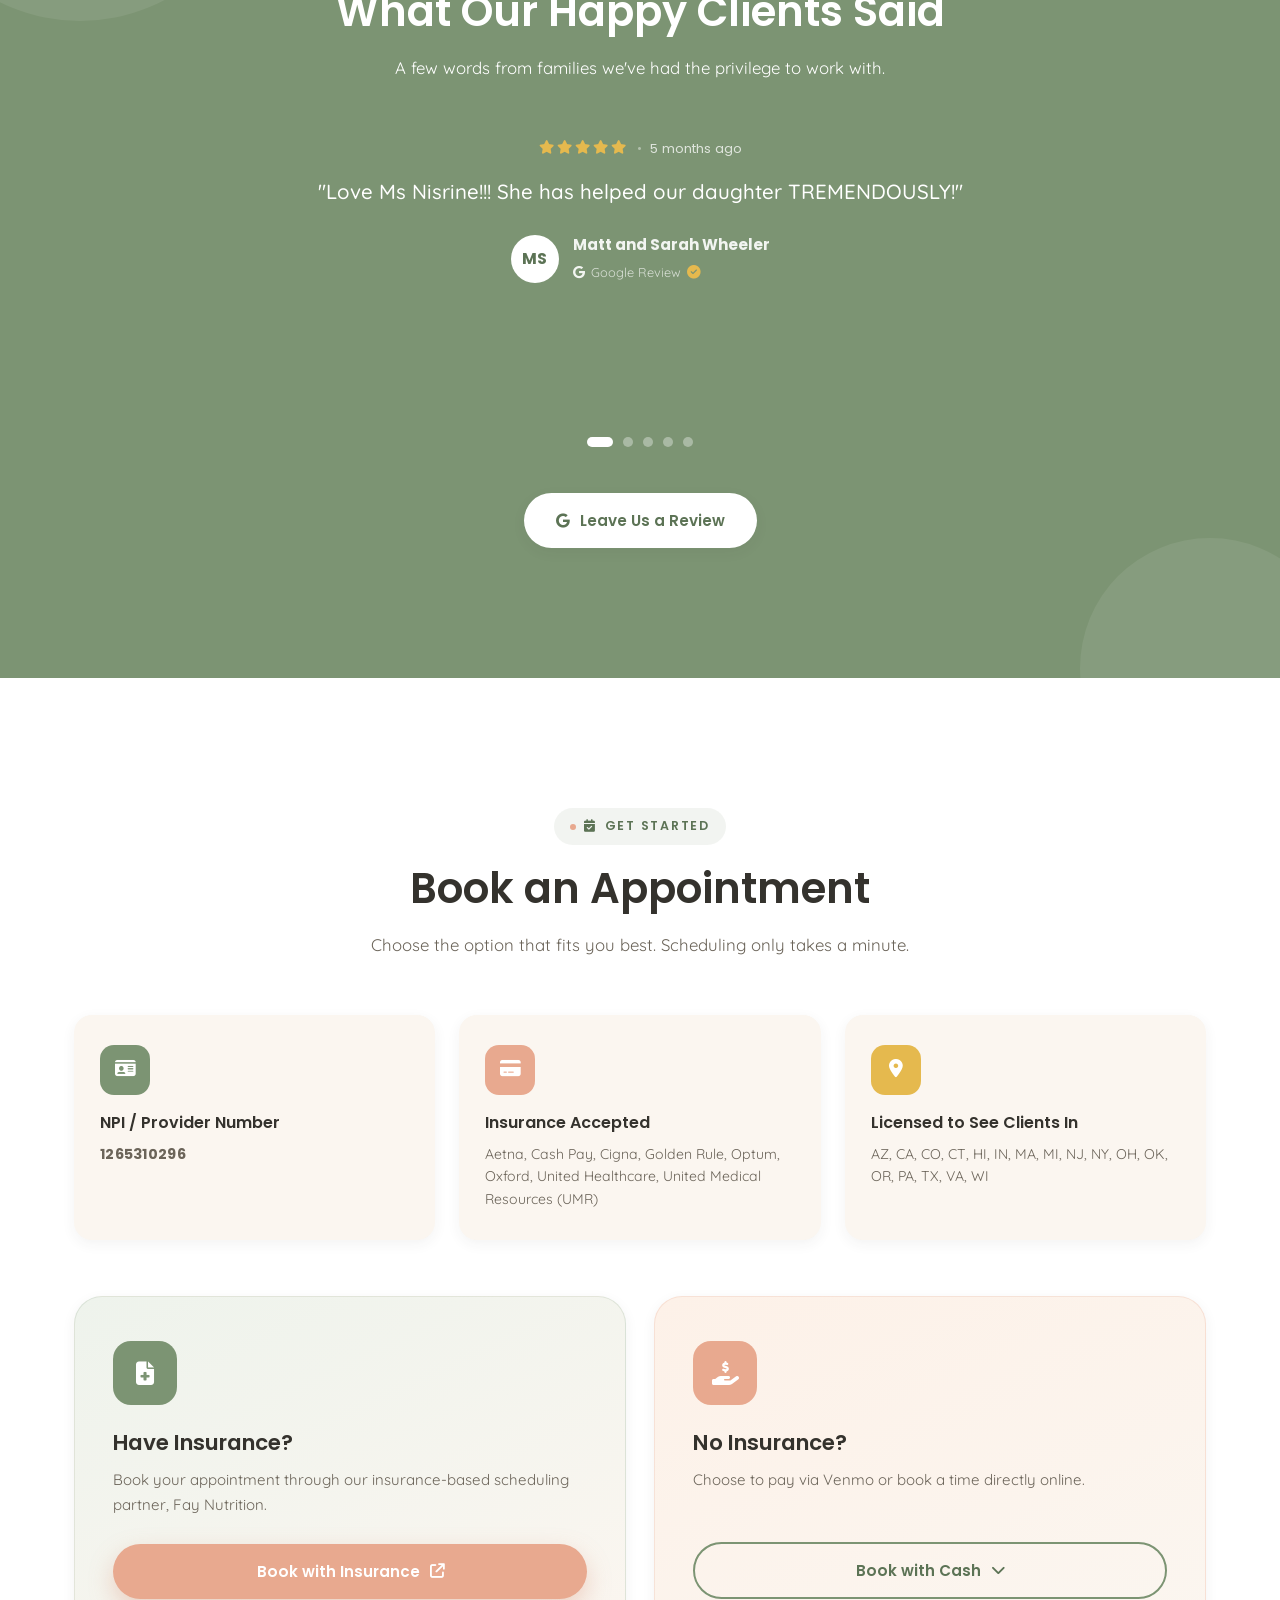
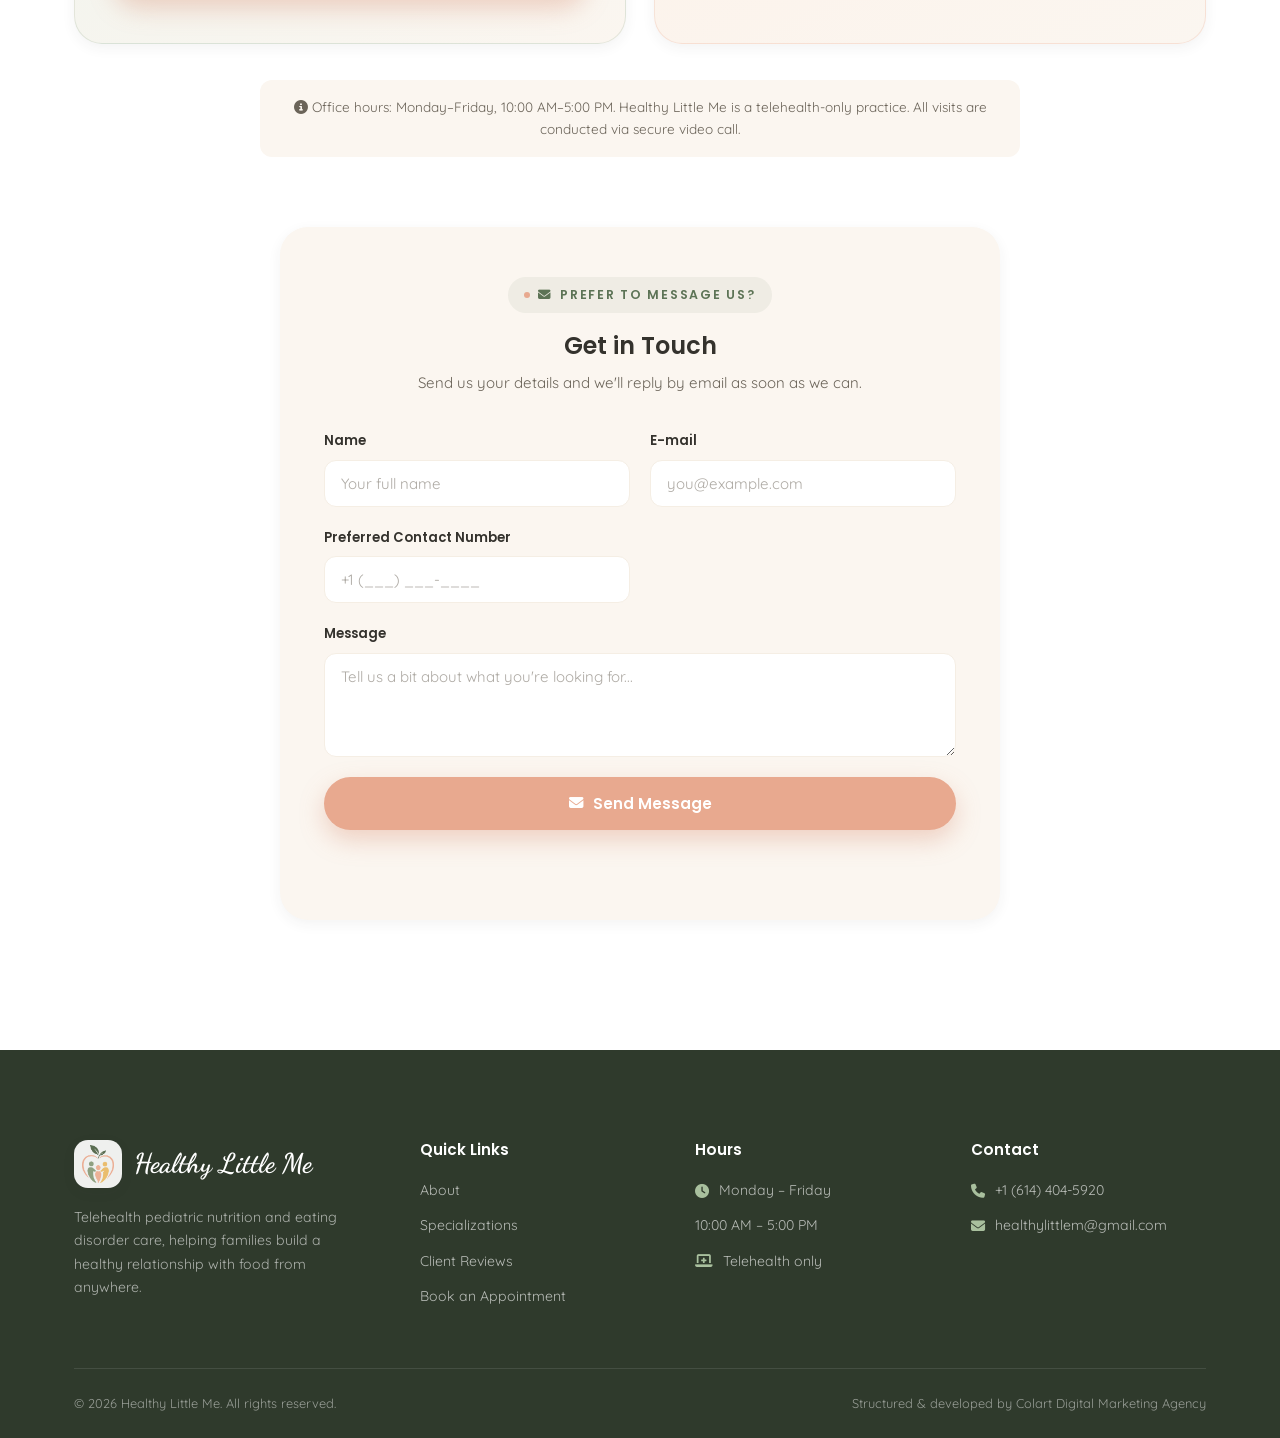
==== commit b6fe49c7: "Change heading from 'Paying Cash?' to 'No Insurance?'" ====
--- a/index.html
+++ b/index.html
@@ -432,7 +432,7 @@
       </div>
       <div class="booking-card cash reveal">
         <div class="booking-icon"><i class="fa-solid fa-hand-holding-dollar"></i></div>
-        <h3>Paying Cash?</h3>
+        <h3>No Insurance?</h3>
         <p>Choose to pay via Venmo or book a time directly online.</p>
         <button type="button" id="cash-modal-trigger" class="btn btn-outline btn-block">Book with Cash <i class="fa-solid fa-chevron-down"></i></button>
       </div>
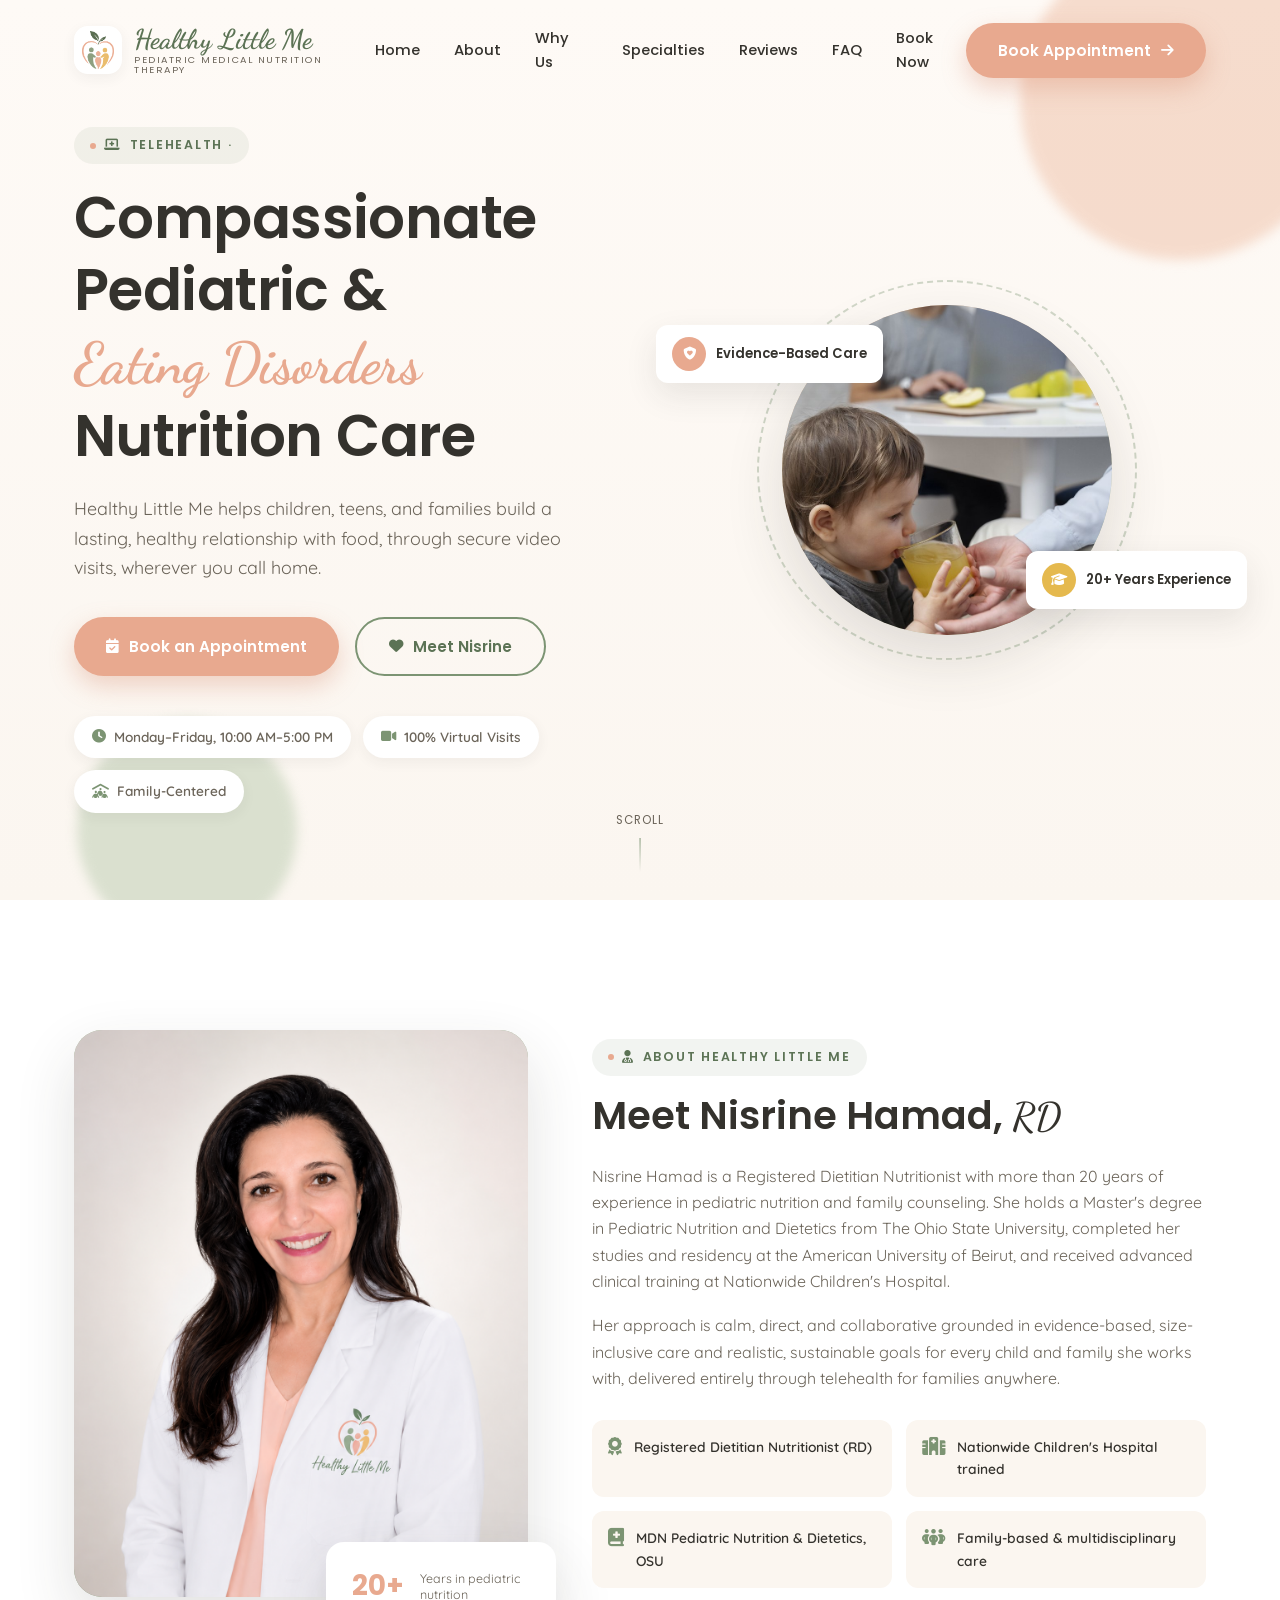
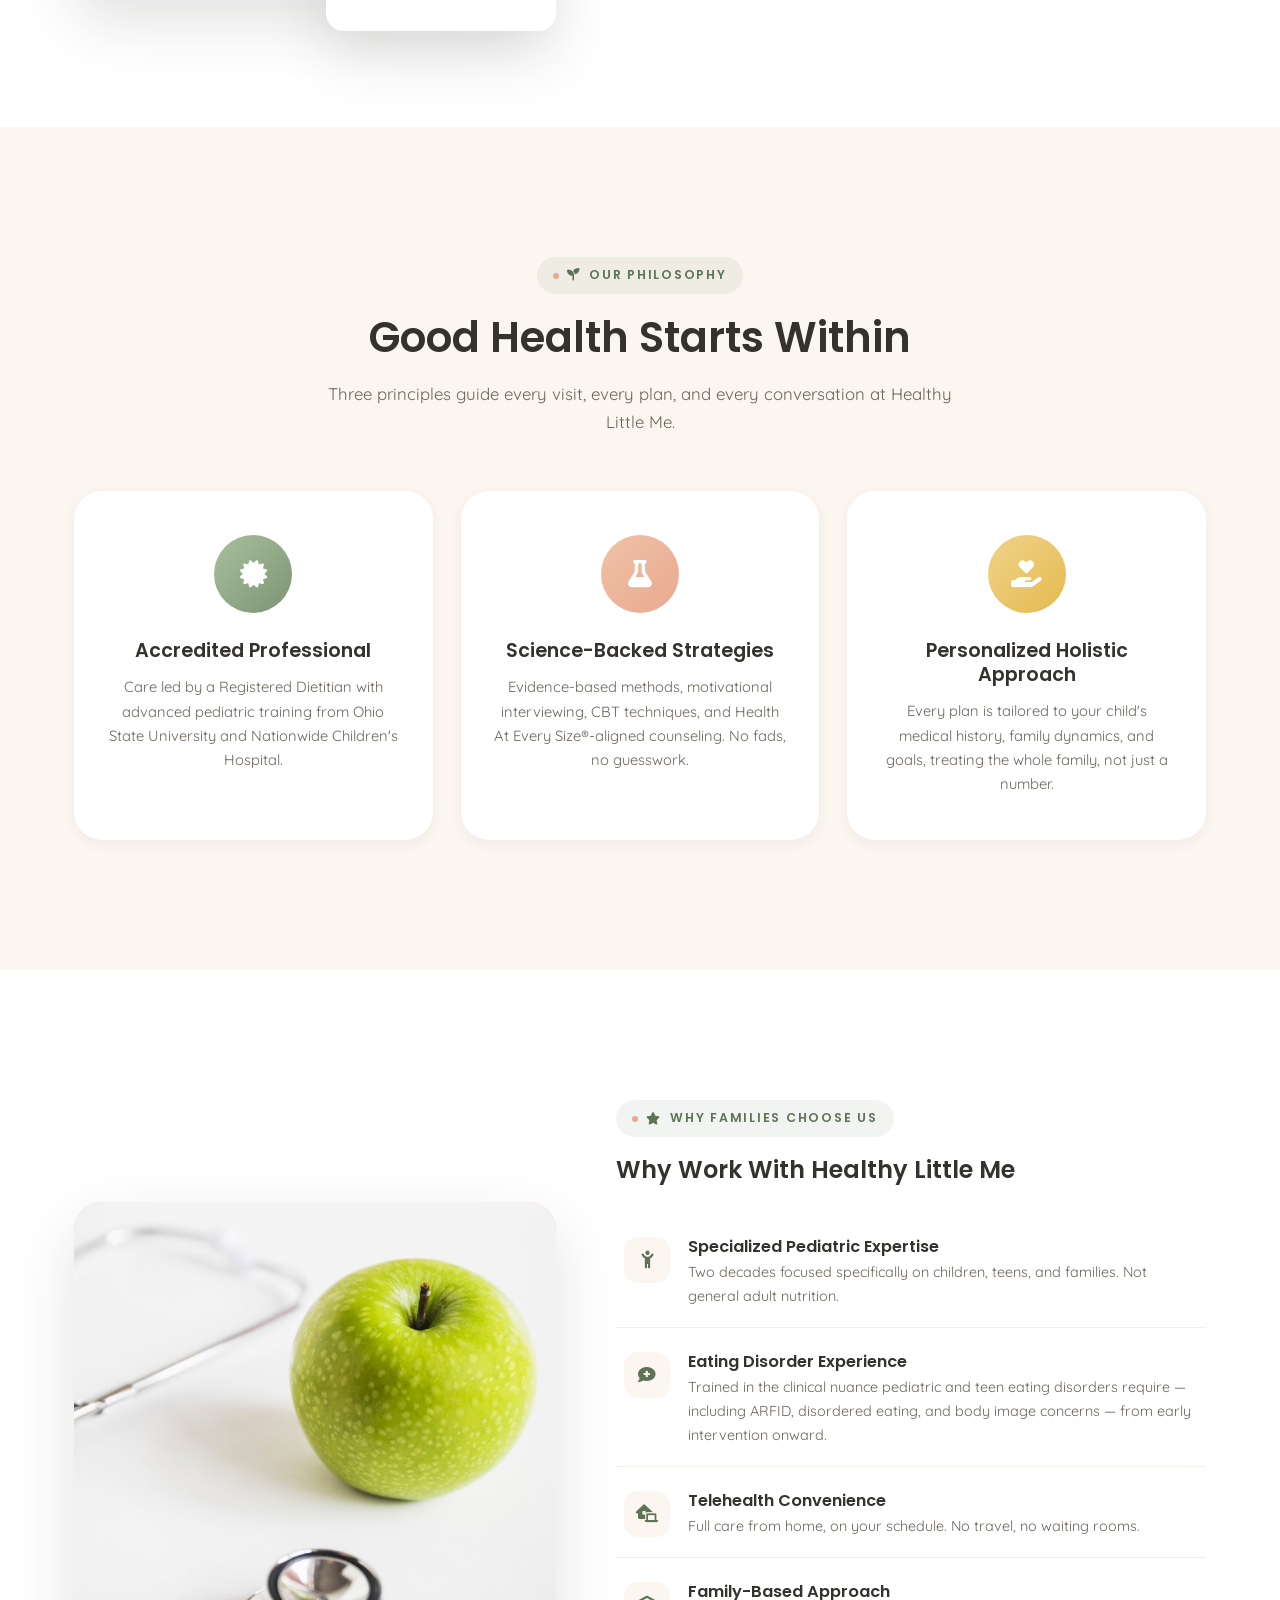
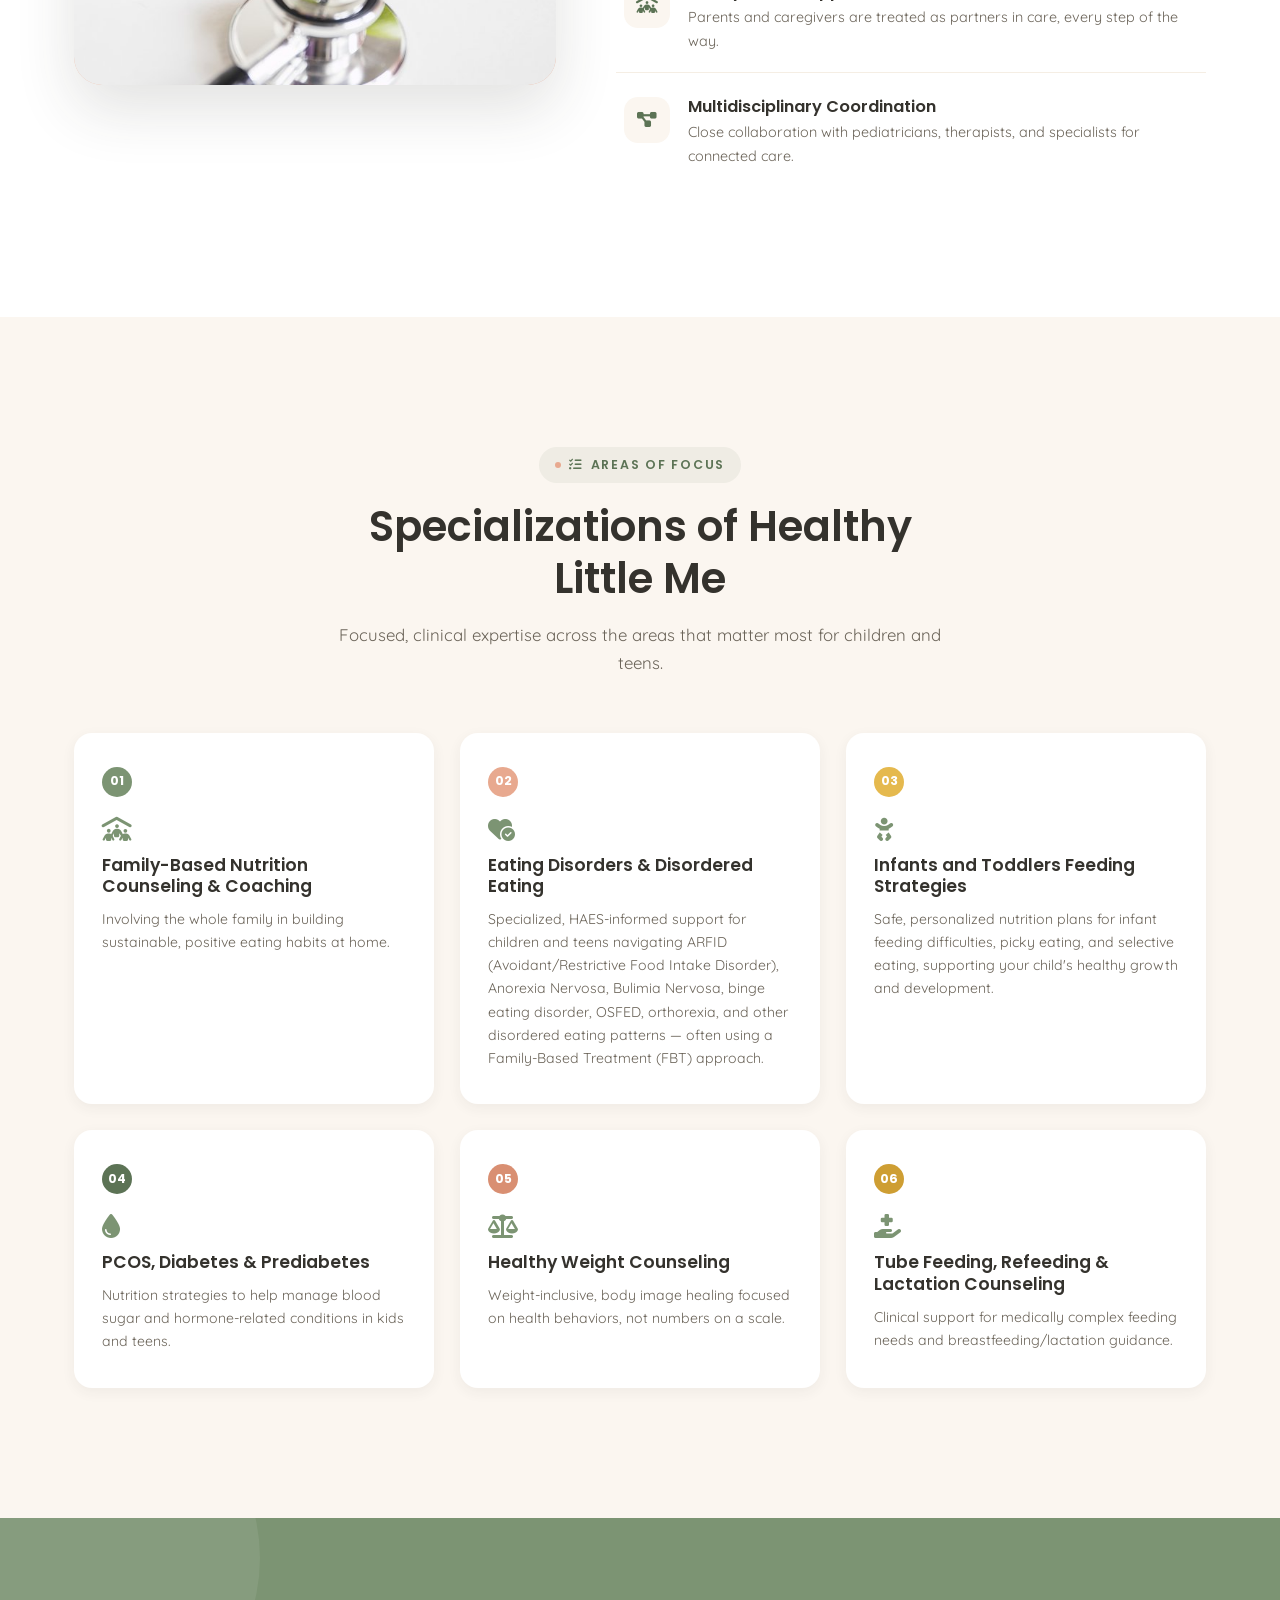
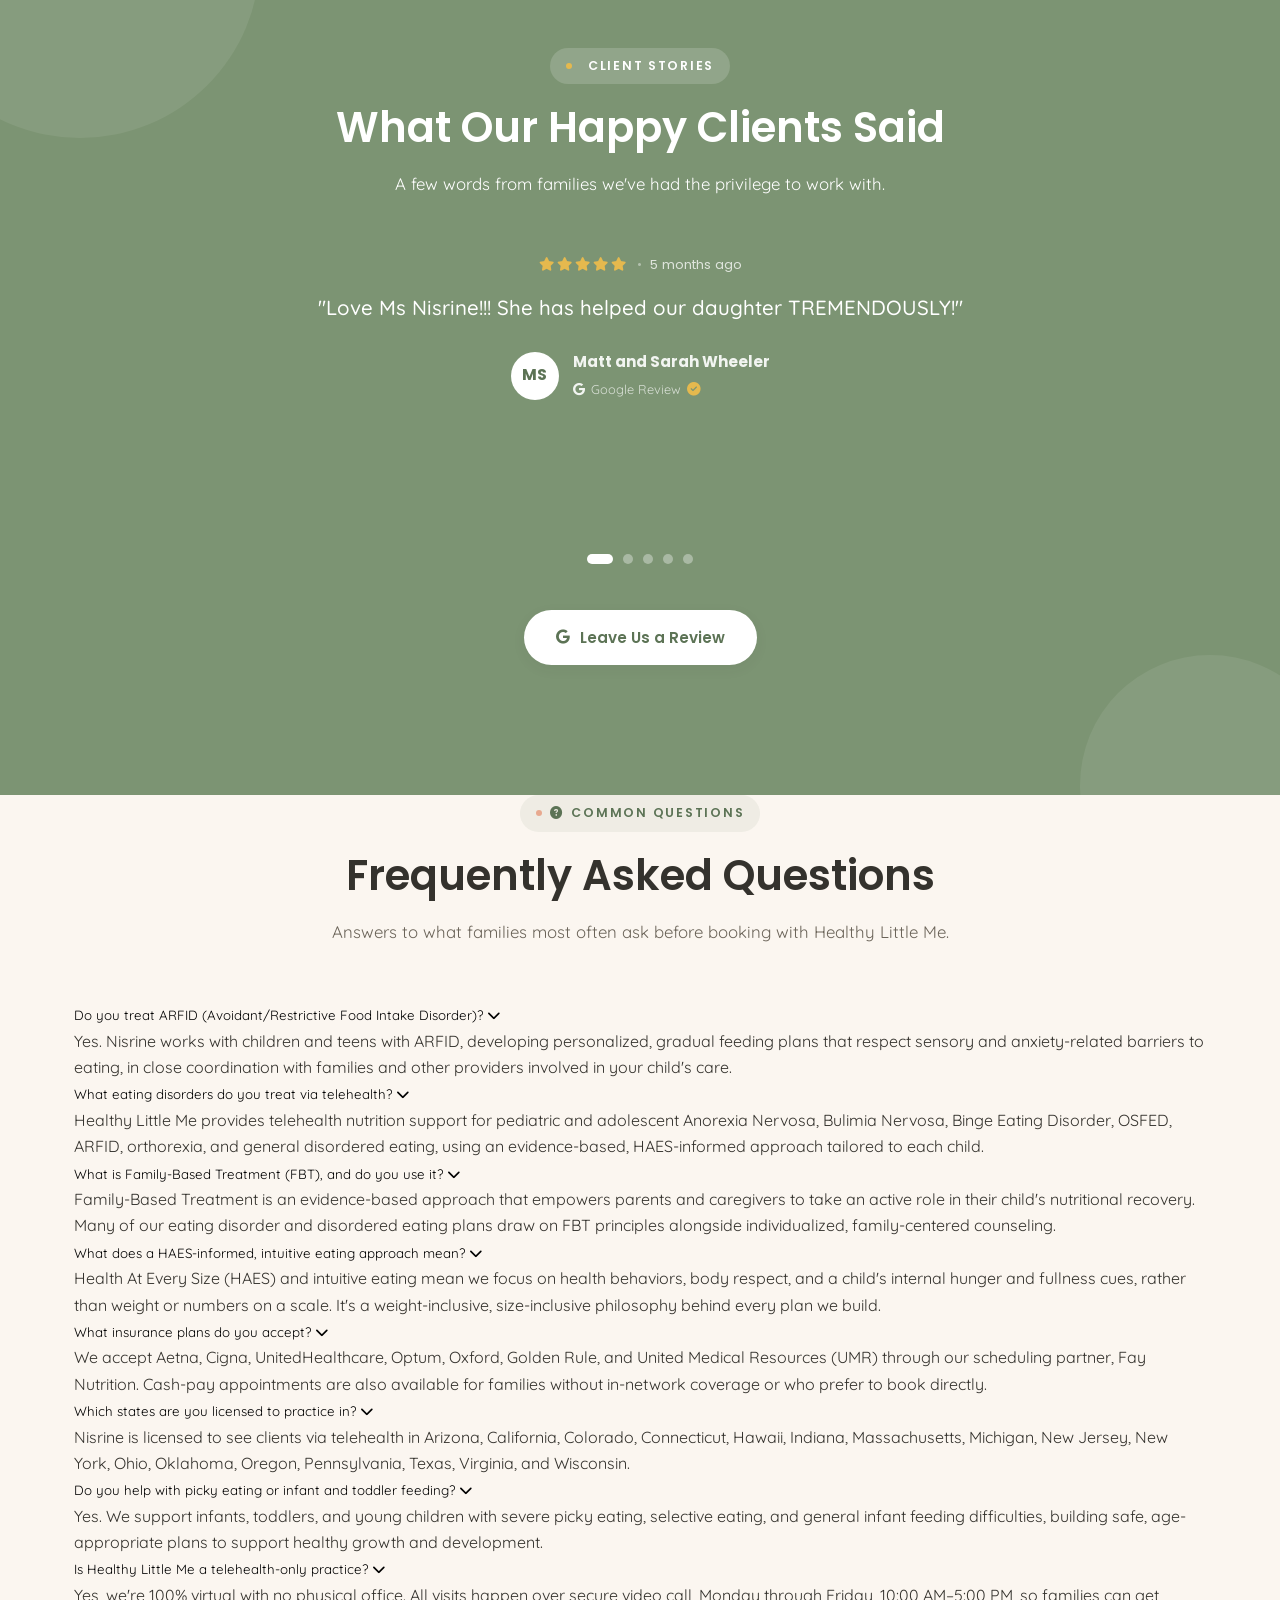
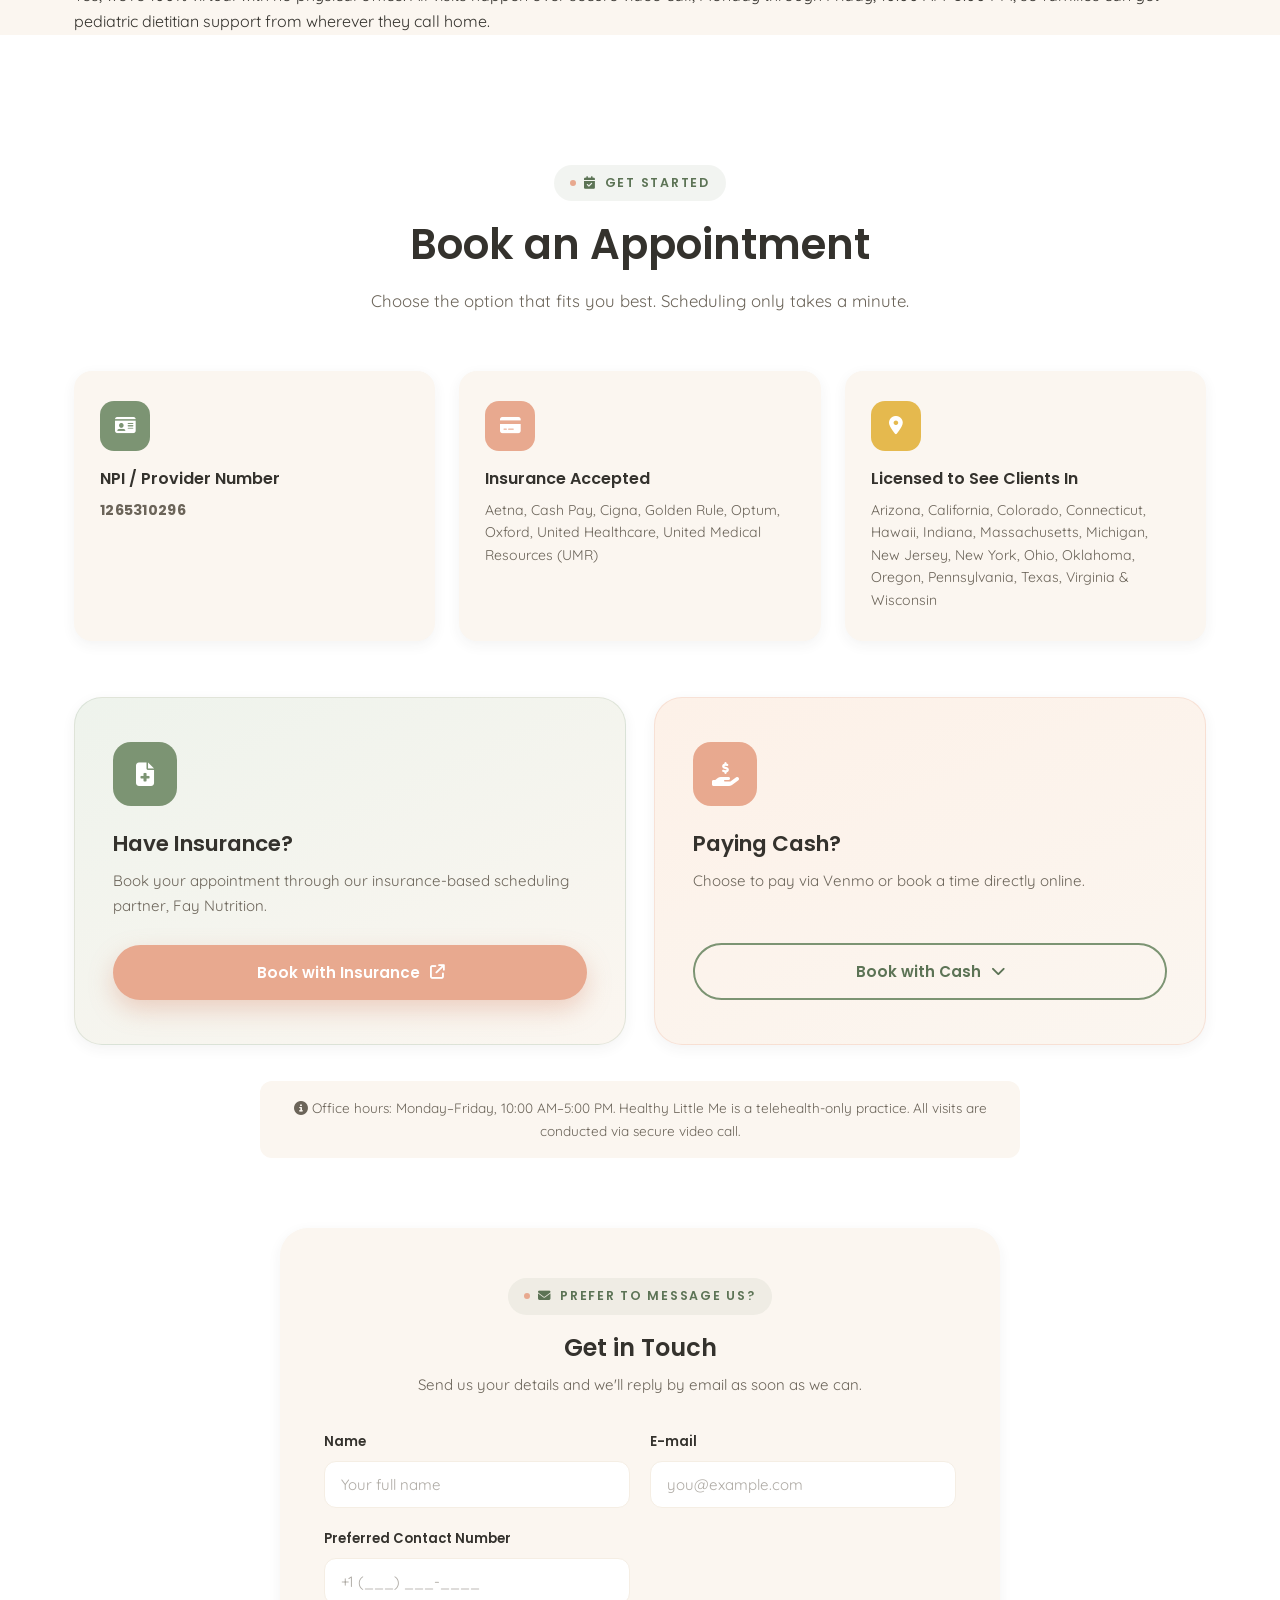
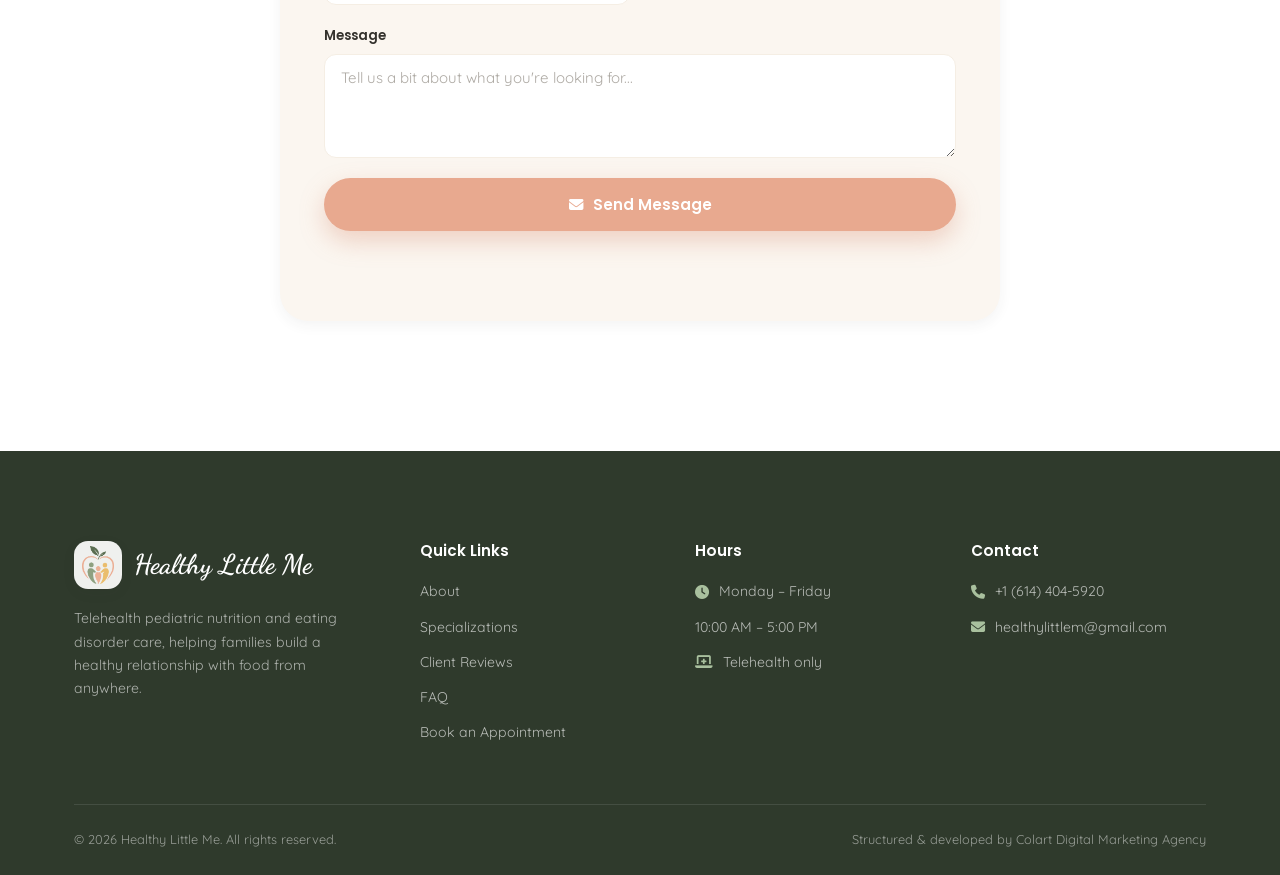
==== commit 3fd68096: "Revise SEO meta tags and add FAQ structured data Updated SEO meta tags and added structured data for" ====
--- a/index.html
+++ b/index.html
@@ -6,8 +6,8 @@
 
 <!-- ===== Primary SEO ===== -->
 <title>Healthy Little Me | Pediatric &amp; Eating Disorder Dietitian Telehealth (US)</title>
-<meta name="description" content="Healthy Little Me is a telehealth pediatric dietitian practice led by Nisrine Hamad, RD, specializing in pediatric nutrition and eating disorder care. Licensed to see clients in 17 US states.">
-<meta name="keywords" content="pediatric dietitian, pediatric nutritionist, eating disorder dietitian, telehealth nutrition, family-based nutrition counseling, PCOS dietitian, tube feeding dietitian, lactation counseling, Nisrine Hamad RD, pediatric nutrition Arizona, pediatric nutrition California, pediatric nutrition Ohio, pediatric nutrition Texas, pediatric nutrition New York">
+<meta name="description" content="Telehealth pediatric dietitian specializing in eating disorders, ARFID, and HAES-informed, family-based nutrition care. Insurance accepted (Aetna, Cigna, UnitedHealthcare, Optum, UMR) or cash pay. Licensed in 17 US states.">
+<meta name="keywords" content="eating disorder dietitian online, eating disorder nutritionist telehealth, virtual eating disorder counselor, disordered eating dietitian virtual, HAES eating disorder dietitian, Health At Every Size dietitian online, body image nutritionist virtual, intuitive eating dietitian telehealth, eating disorder recovery dietitian, anorexia nervosa dietitian online, bulimia recovery nutritionist telehealth, binge eating disorder dietitian virtual, OSFED eating disorder specialist, pediatric eating disorder dietitian, teen eating disorder nutritionist online, adolescent eating disorder specialist telehealth, ARFID dietitian online, ARFID specialist for kids telehealth, avoidant restrictive food intake disorder dietitian, family based treatment eating disorder dietitian, FBT pediatric dietitian virtual, child severe picky eating dietitian, pediatric refeeding syndrome dietitian, pediatric orthorexia specialist virtual, pediatric dietitian telehealth, online pediatric nutritionist, virtual child nutrition specialist, size inclusive pediatric nutritionist, pediatric tube feeding specialist online, teen PCOS nutritionist virtual, pediatric diabetes dietitian online, infant feeding difficulties dietitian, toddler nutrition specialist telehealth, eating disorder dietitian accepting Aetna, eating disorder nutritionist accepting Cigna, pediatric eating disorder dietitian accepting UnitedHealthcare, eating disorder nutritionist accepting Optum, pediatric dietitian accepting UMR, telehealth eating disorder dietitian covered by insurance, cash pay eating disorder dietitian online, Nisrine Hamad RD">
 <meta name="robots" content="index, follow, max-image-preview:large">
 <meta name="author" content="Healthy Little Me">
 <meta name="theme-color" content="#7C9473">
@@ -63,6 +63,26 @@
   "medicalSpecialty": "Nutrition",
   "isicV4": "8620",
   "knowsLanguage": "en-US",
+  "paymentAccepted": "Cash, Insurance",
+  "knowsAbout": [
+    "ARFID (Avoidant/Restrictive Food Intake Disorder)",
+    "Anorexia Nervosa",
+    "Bulimia Nervosa",
+    "Binge Eating Disorder",
+    "OSFED",
+    "Orthorexia",
+    "Disordered Eating",
+    "Health At Every Size (HAES)",
+    "Intuitive Eating",
+    "Family-Based Treatment (FBT)",
+    "Picky Eating and Selective Eating",
+    "Infant and Toddler Feeding Difficulties",
+    "PCOS",
+    "Prediabetes and Diabetes",
+    "Tube Feeding and Refeeding Syndrome",
+    "Lactation Counseling",
+    "Pediatric Weight-Inclusive Nutrition Counseling"
+  ],
   "openingHoursSpecification": {
     "@type": "OpeningHoursSpecification",
     "dayOfWeek": ["Monday", "Tuesday", "Wednesday", "Thursday", "Friday"],
@@ -98,6 +118,80 @@
   }
 }
 </script>
+
+<!-- ===== Structured data: FAQ (matches on-page FAQ section) ===== -->
+<script type="application/ld+json">
+{
+  "@context": "https://schema.org",
+  "@type": "FAQPage",
+  "mainEntity": [
+    {
+      "@type": "Question",
+      "name": "Do you treat ARFID (Avoidant/Restrictive Food Intake Disorder)?",
+      "acceptedAnswer": {
+        "@type": "Answer",
+        "text": "Yes. Nisrine works with children and teens with ARFID, developing personalized, gradual feeding plans that respect sensory and anxiety-related barriers to eating, in close coordination with families and other providers involved in your child's care."
+      }
+    },
+    {
+      "@type": "Question",
+      "name": "What eating disorders do you treat via telehealth?",
+      "acceptedAnswer": {
+        "@type": "Answer",
+        "text": "Healthy Little Me provides telehealth nutrition support for pediatric and adolescent Anorexia Nervosa, Bulimia Nervosa, Binge Eating Disorder, OSFED, ARFID, orthorexia, and general disordered eating, using an evidence-based, HAES-informed approach tailored to each child."
+      }
+    },
+    {
+      "@type": "Question",
+      "name": "What is Family-Based Treatment (FBT), and do you use it?",
+      "acceptedAnswer": {
+        "@type": "Answer",
+        "text": "Family-Based Treatment is an evidence-based approach that empowers parents and caregivers to take an active role in their child's nutritional recovery. Many of our eating disorder and disordered eating plans draw on FBT principles alongside individualized, family-centered counseling."
+      }
+    },
+    {
+      "@type": "Question",
+      "name": "What does a HAES-informed, intuitive eating approach mean?",
+      "acceptedAnswer": {
+        "@type": "Answer",
+        "text": "Health At Every Size (HAES) and intuitive eating mean we focus on health behaviors, body respect, and a child's internal hunger and fullness cues, rather than weight or numbers on a scale. It's a weight-inclusive, size-inclusive philosophy behind every plan we build."
+      }
+    },
+    {
+      "@type": "Question",
+      "name": "What insurance plans do you accept?",
+      "acceptedAnswer": {
+        "@type": "Answer",
+        "text": "We accept Aetna, Cigna, UnitedHealthcare, Optum, Oxford, Golden Rule, and United Medical Resources (UMR) through our scheduling partner, Fay Nutrition. Cash-pay appointments are also available for families without in-network coverage or who prefer to book directly."
+      }
+    },
+    {
+      "@type": "Question",
+      "name": "Which states are you licensed to practice in?",
+      "acceptedAnswer": {
+        "@type": "Answer",
+        "text": "Nisrine is licensed to see clients via telehealth in Arizona, California, Colorado, Connecticut, Hawaii, Indiana, Massachusetts, Michigan, New Jersey, New York, Ohio, Oklahoma, Oregon, Pennsylvania, Texas, Virginia, and Wisconsin."
+      }
+    },
+    {
+      "@type": "Question",
+      "name": "Do you help with picky eating or infant and toddler feeding?",
+      "acceptedAnswer": {
+        "@type": "Answer",
+        "text": "Yes. We support infants, toddlers, and young children with severe picky eating, selective eating, and general infant feeding difficulties, building safe, age-appropriate plans to support healthy growth and development."
+      }
+    },
+    {
+      "@type": "Question",
+      "name": "Is Healthy Little Me a telehealth-only practice?",
+      "acceptedAnswer": {
+        "@type": "Answer",
+        "text": "Yes, we're 100% virtual with no physical office. All visits happen over secure video call, Monday through Friday, 10:00 AM–5:00 PM, so families can get pediatric dietitian support from wherever they call home."
+      }
+    }
+  ]
+}
+</script>
 </head>
 <body>
 <!-- ========== HEADER ========== -->
@@ -118,6 +212,7 @@
       <a href="#why">Why Us</a>
       <a href="#specialties">Specialties</a>
       <a href="#testimonials">Reviews</a>
+      <a href="#faq">FAQ</a>
       <a href="#booking">Book Now</a>
     </nav>
     <div class="header-actions">
@@ -237,7 +332,7 @@
         </div>
         <div class="why-item reveal">
           <span class="icon"><i class="fa-solid fa-comment-medical"></i></span>
-          <div><h4>Eating Disorder Experience</h4><p>Trained in the clinical nuance pediatric eating disorders require, from early intervention onward.</p></div>
+          <div><h4>Eating Disorder Experience</h4><p>Trained in the clinical nuance pediatric and teen eating disorders require &mdash; including ARFID, disordered eating, and body image concerns &mdash; from early intervention onward.</p></div>
         </div>
         <div class="why-item reveal">
           <span class="icon"><i class="fa-solid fa-house-laptop"></i></span>
@@ -274,13 +369,13 @@
         <span class="specialty-num">02</span>
         <i class="fa-solid fa-heart-circle-check spec-icon"></i>
         <h3>Eating Disorders &amp; Disordered Eating</h3>
-        <p>Specialized support for children and teens navigating restrictive eating, binge eating, AFRID, Anorexia Nervosa, and more.</p>
+        <p>Specialized, HAES-informed support for children and teens navigating ARFID (Avoidant/Restrictive Food Intake Disorder), Anorexia Nervosa, Bulimia Nervosa, binge eating disorder, OSFED, orthorexia, and other disordered eating patterns &mdash; often using a Family-Based Treatment (FBT) approach.</p>
       </div>
       <div class="specialty-card reveal">
         <span class="specialty-num">03</span>
         <i class="fa-solid fa-baby spec-icon"></i>
         <h3>Infants and Toddlers Feeding Strategies</h3>
-        <p>Safe, personalized nutrition plans to support your kid's healthy growth and development.</p>
+        <p>Safe, personalized nutrition plans for infant feeding difficulties, picky eating, and selective eating, supporting your child's healthy growth and development.</p>
       </div>
       <div class="specialty-card reveal">
         <span class="specialty-num">04</span>
@@ -398,6 +493,90 @@
     </div>
   </div>
 </section>
+<!-- ========== FAQ ========== -->
+<section class="faq" id="faq">
+  <div class="container">
+    <div class="section-head reveal">
+      <span class="eyebrow"><i class="fa-solid fa-circle-question"></i> Common Questions</span>
+      <h2>Frequently Asked Questions</h2>
+      <p>Answers to what families most often ask before booking with Healthy Little Me.</p>
+    </div>
+    <div class="faq-list reveal">
+      <div class="faq-item">
+        <button class="faq-question" aria-expanded="false">
+          <span>Do you treat ARFID (Avoidant/Restrictive Food Intake Disorder)?</span>
+          <i class="fa-solid fa-chevron-down faq-icon"></i>
+        </button>
+        <div class="faq-answer">
+          <p>Yes. Nisrine works with children and teens with ARFID, developing personalized, gradual feeding plans that respect sensory and anxiety-related barriers to eating, in close coordination with families and other providers involved in your child's care.</p>
+        </div>
+      </div>
+      <div class="faq-item">
+        <button class="faq-question" aria-expanded="false">
+          <span>What eating disorders do you treat via telehealth?</span>
+          <i class="fa-solid fa-chevron-down faq-icon"></i>
+        </button>
+        <div class="faq-answer">
+          <p>Healthy Little Me provides telehealth nutrition support for pediatric and adolescent Anorexia Nervosa, Bulimia Nervosa, Binge Eating Disorder, OSFED, ARFID, orthorexia, and general disordered eating, using an evidence-based, HAES-informed approach tailored to each child.</p>
+        </div>
+      </div>
+      <div class="faq-item">
+        <button class="faq-question" aria-expanded="false">
+          <span>What is Family-Based Treatment (FBT), and do you use it?</span>
+          <i class="fa-solid fa-chevron-down faq-icon"></i>
+        </button>
+        <div class="faq-answer">
+          <p>Family-Based Treatment is an evidence-based approach that empowers parents and caregivers to take an active role in their child's nutritional recovery. Many of our eating disorder and disordered eating plans draw on FBT principles alongside individualized, family-centered counseling.</p>
+        </div>
+      </div>
+      <div class="faq-item">
+        <button class="faq-question" aria-expanded="false">
+          <span>What does a HAES-informed, intuitive eating approach mean?</span>
+          <i class="fa-solid fa-chevron-down faq-icon"></i>
+        </button>
+        <div class="faq-answer">
+          <p>Health At Every Size (HAES) and intuitive eating mean we focus on health behaviors, body respect, and a child's internal hunger and fullness cues, rather than weight or numbers on a scale. It's a weight-inclusive, size-inclusive philosophy behind every plan we build.</p>
+        </div>
+      </div>
+      <div class="faq-item">
+        <button class="faq-question" aria-expanded="false">
+          <span>What insurance plans do you accept?</span>
+          <i class="fa-solid fa-chevron-down faq-icon"></i>
+        </button>
+        <div class="faq-answer">
+          <p>We accept Aetna, Cigna, UnitedHealthcare, Optum, Oxford, Golden Rule, and United Medical Resources (UMR) through our scheduling partner, Fay Nutrition. Cash-pay appointments are also available for families without in-network coverage or who prefer to book directly.</p>
+        </div>
+      </div>
+      <div class="faq-item">
+        <button class="faq-question" aria-expanded="false">
+          <span>Which states are you licensed to practice in?</span>
+          <i class="fa-solid fa-chevron-down faq-icon"></i>
+        </button>
+        <div class="faq-answer">
+          <p>Nisrine is licensed to see clients via telehealth in Arizona, California, Colorado, Connecticut, Hawaii, Indiana, Massachusetts, Michigan, New Jersey, New York, Ohio, Oklahoma, Oregon, Pennsylvania, Texas, Virginia, and Wisconsin.</p>
+        </div>
+      </div>
+      <div class="faq-item">
+        <button class="faq-question" aria-expanded="false">
+          <span>Do you help with picky eating or infant and toddler feeding?</span>
+          <i class="fa-solid fa-chevron-down faq-icon"></i>
+        </button>
+        <div class="faq-answer">
+          <p>Yes. We support infants, toddlers, and young children with severe picky eating, selective eating, and general infant feeding difficulties, building safe, age-appropriate plans to support healthy growth and development.</p>
+        </div>
+      </div>
+      <div class="faq-item">
+        <button class="faq-question" aria-expanded="false">
+          <span>Is Healthy Little Me a telehealth-only practice?</span>
+          <i class="fa-solid fa-chevron-down faq-icon"></i>
+        </button>
+        <div class="faq-answer">
+          <p>Yes, we're 100% virtual with no physical office. All visits happen over secure video call, Monday through Friday, 10:00 AM&ndash;5:00 PM, so families can get pediatric dietitian support from wherever they call home.</p>
+        </div>
+      </div>
+    </div>
+  </div>
+</section>
 <!-- ========== BOOKING ========== -->
 <section class="booking" id="booking">
   <div class="container">
@@ -420,7 +599,7 @@
       <div class="coverage-card reveal">
         <div class="coverage-icon"><i class="fa-solid fa-location-dot"></i></div>
         <h4>Licensed to See Clients In</h4>
-        <p>AZ, CA, CO, CT, HI, IN, MA, MI, NJ, NY, OH, OK, OR, PA, TX, VA, WI</p>
+        <p>Arizona, California, Colorado, Connecticut, Hawaii, Indiana, Massachusetts, Michigan, New Jersey, New York, Ohio, Oklahoma, Oregon, Pennsylvania, Texas, Virginia &amp; Wisconsin</p>
       </div>
     </div>
     <div class="booking-grid stagger">
@@ -432,7 +611,7 @@
       </div>
       <div class="booking-card cash reveal">
         <div class="booking-icon"><i class="fa-solid fa-hand-holding-dollar"></i></div>
-        <h3>No Insurance?</h3>
+        <h3>Paying Cash?</h3>
         <p>Choose to pay via Venmo or book a time directly online.</p>
         <button type="button" id="cash-modal-trigger" class="btn btn-outline btn-block">Book with Cash <i class="fa-solid fa-chevron-down"></i></button>
       </div>
@@ -497,6 +676,7 @@
           <li><a href="#about">About</a></li>
           <li><a href="#specialties">Specializations</a></li>
           <li><a href="#testimonials">Client Reviews</a></li>
+          <li><a href="#faq">FAQ</a></li>
           <li><a href="#booking">Book an Appointment</a></li>
         </ul>
       </div>
@@ -528,8 +708,8 @@
 <div class="modal-overlay" id="cash-modal" aria-hidden="true">
   <div class="modal-box" role="dialog" aria-modal="true" aria-labelledby="cash-modal-title">
     <button class="modal-close" id="cash-modal-close" aria-label="Close">&times;</button>
-    <h3 id="cash-modal-title">Paying Cash</h3>
-    <p>Choose whichever works best for you &mdash; both options open in a new tab.</p>
+    <h3 id="cash-modal-title">No Insurance ?</h3>
+    <p>Choose whichever works best for you, both options open in a new tab.</p>
     <div class="modal-options">
       <a href="https://venmo.com/code?user_id=4641399727195549399&created=1786972440.448831" target="_blank" rel="noopener" class="modal-option">
         <span class="modal-option-icon"><i class="fa-solid fa-wallet"></i></span>
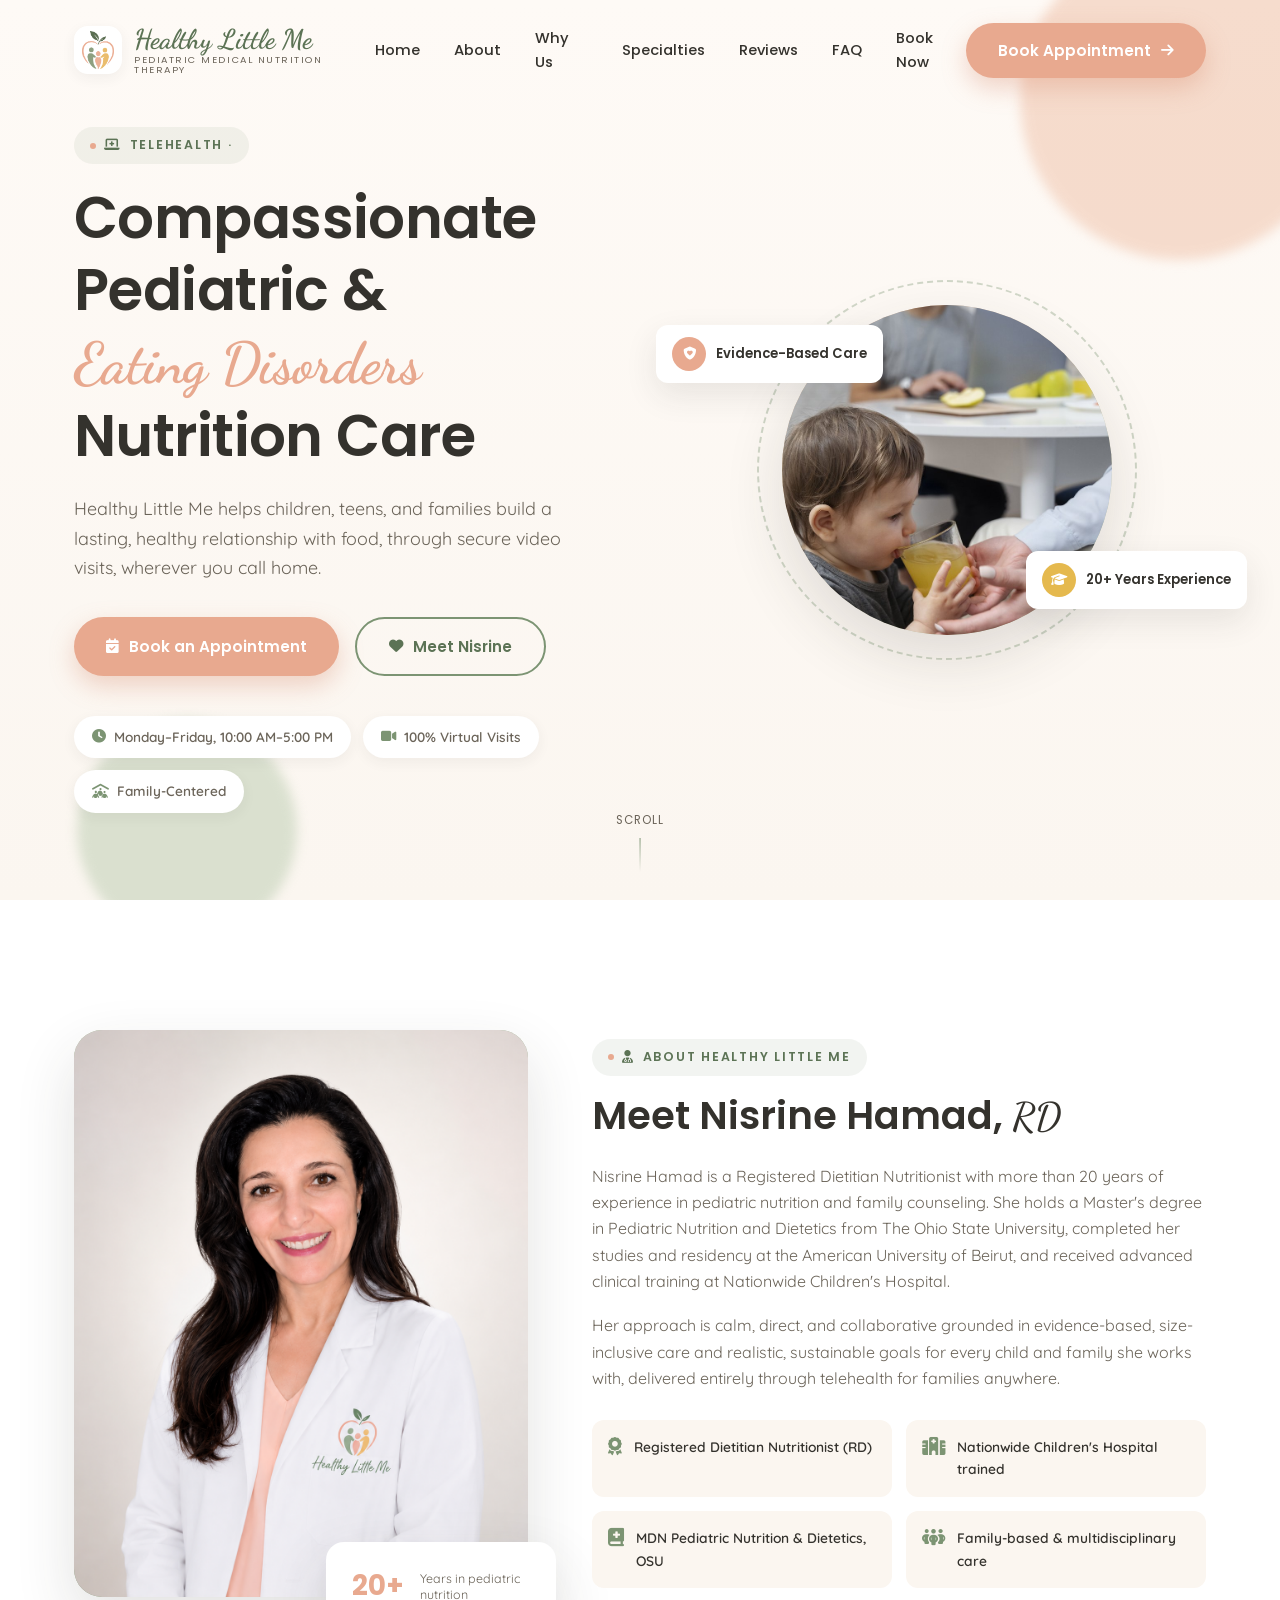
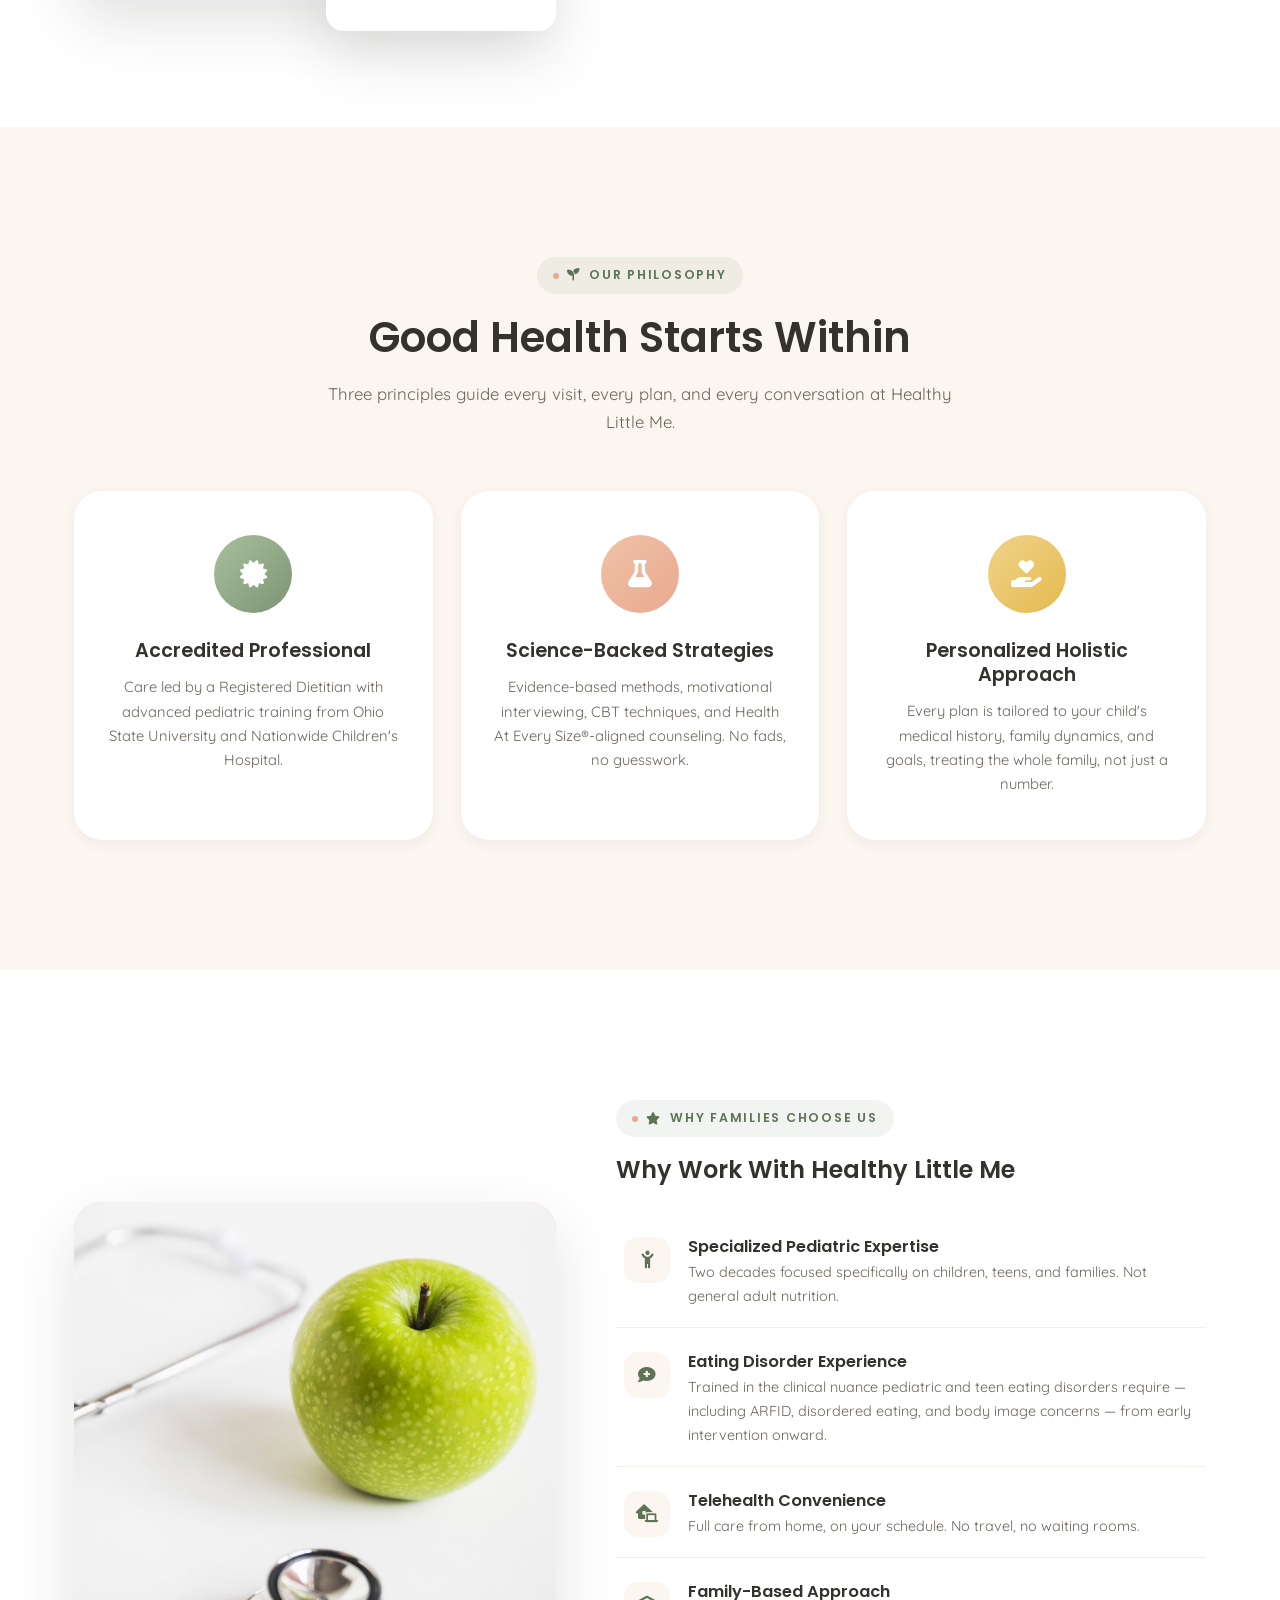
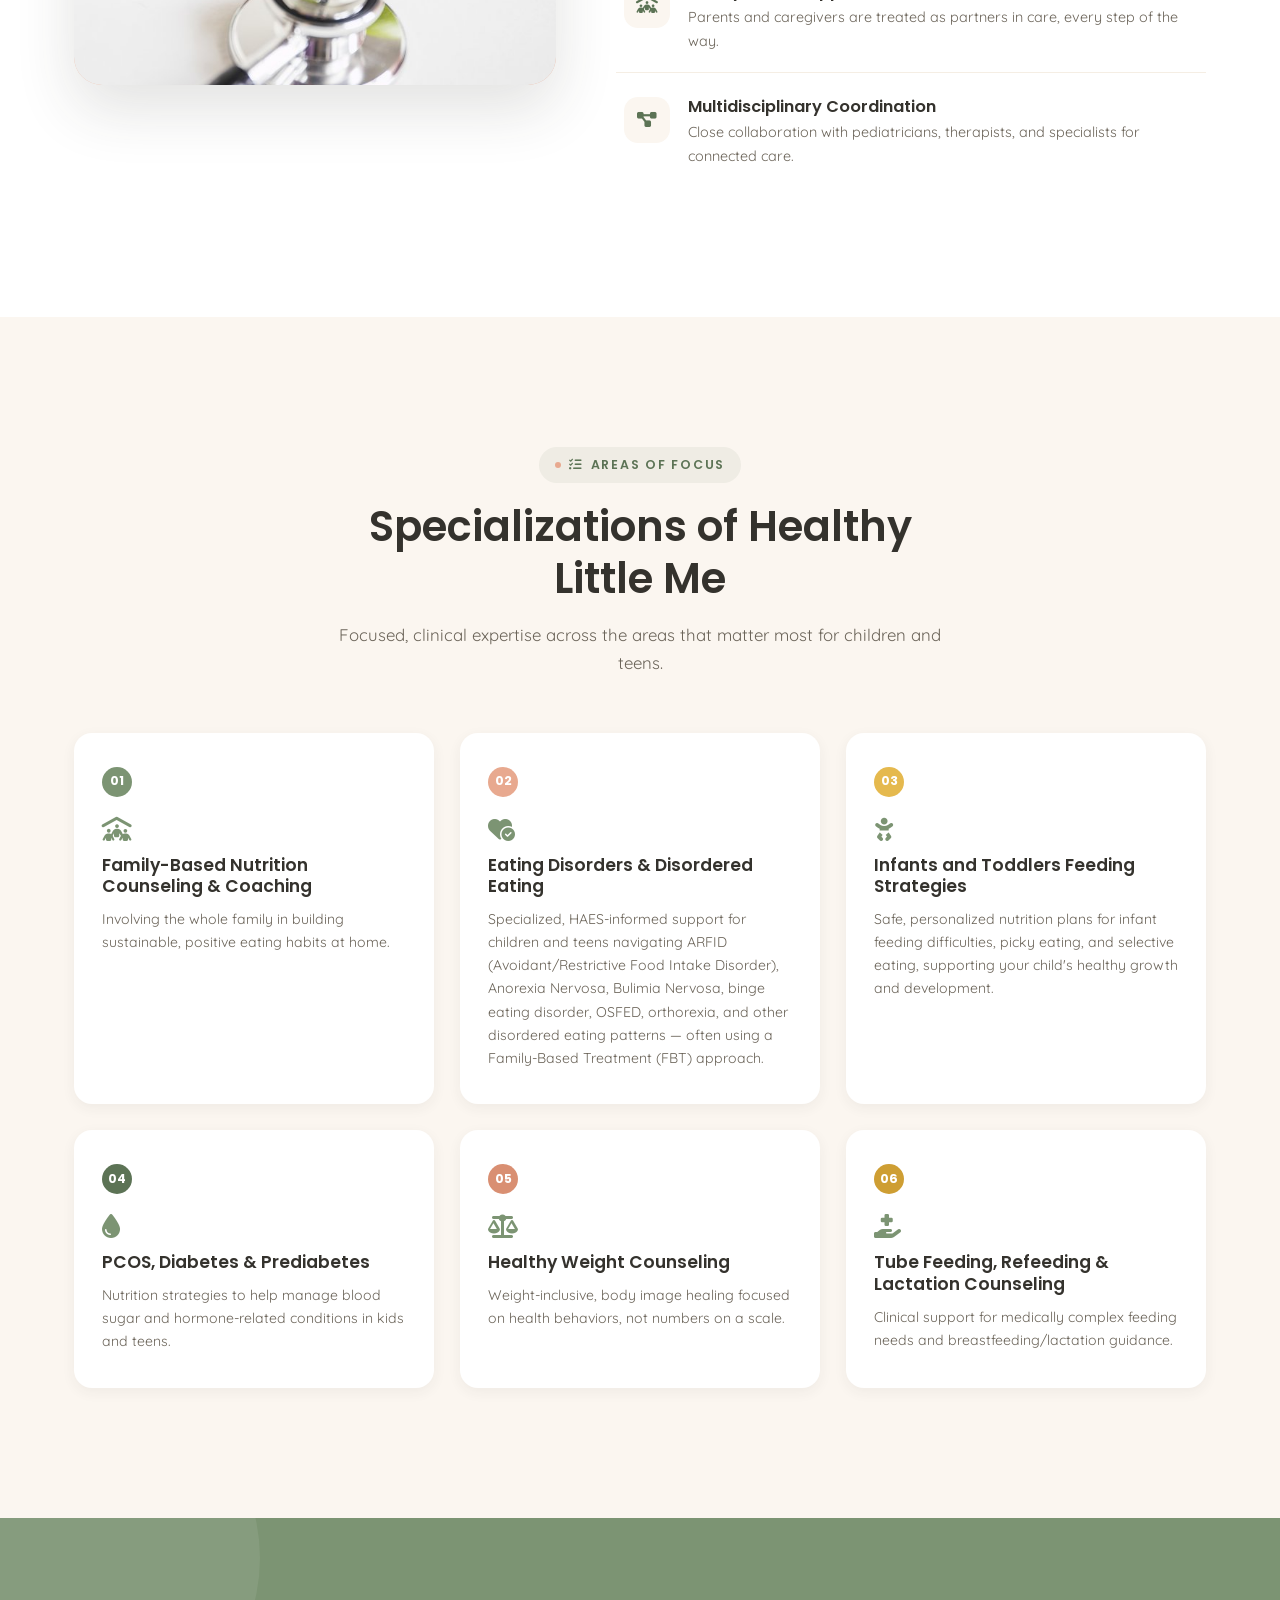
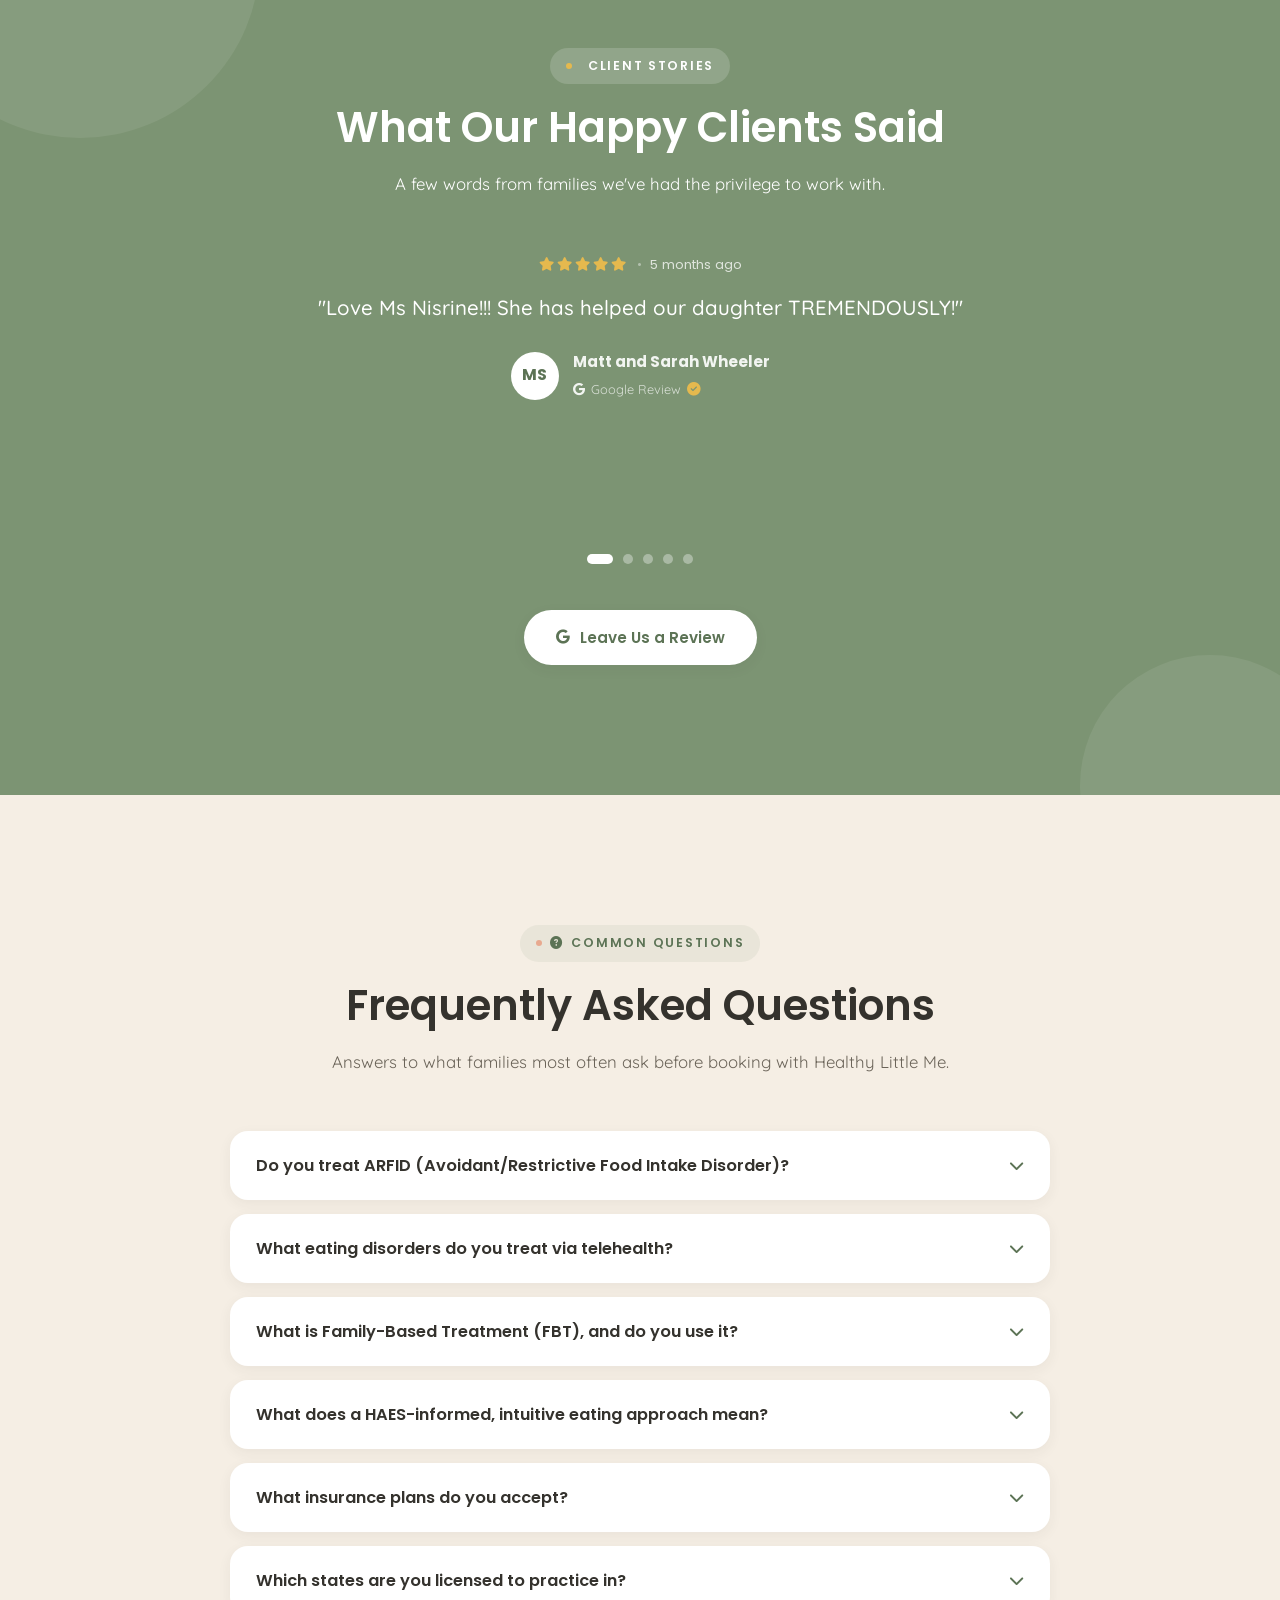
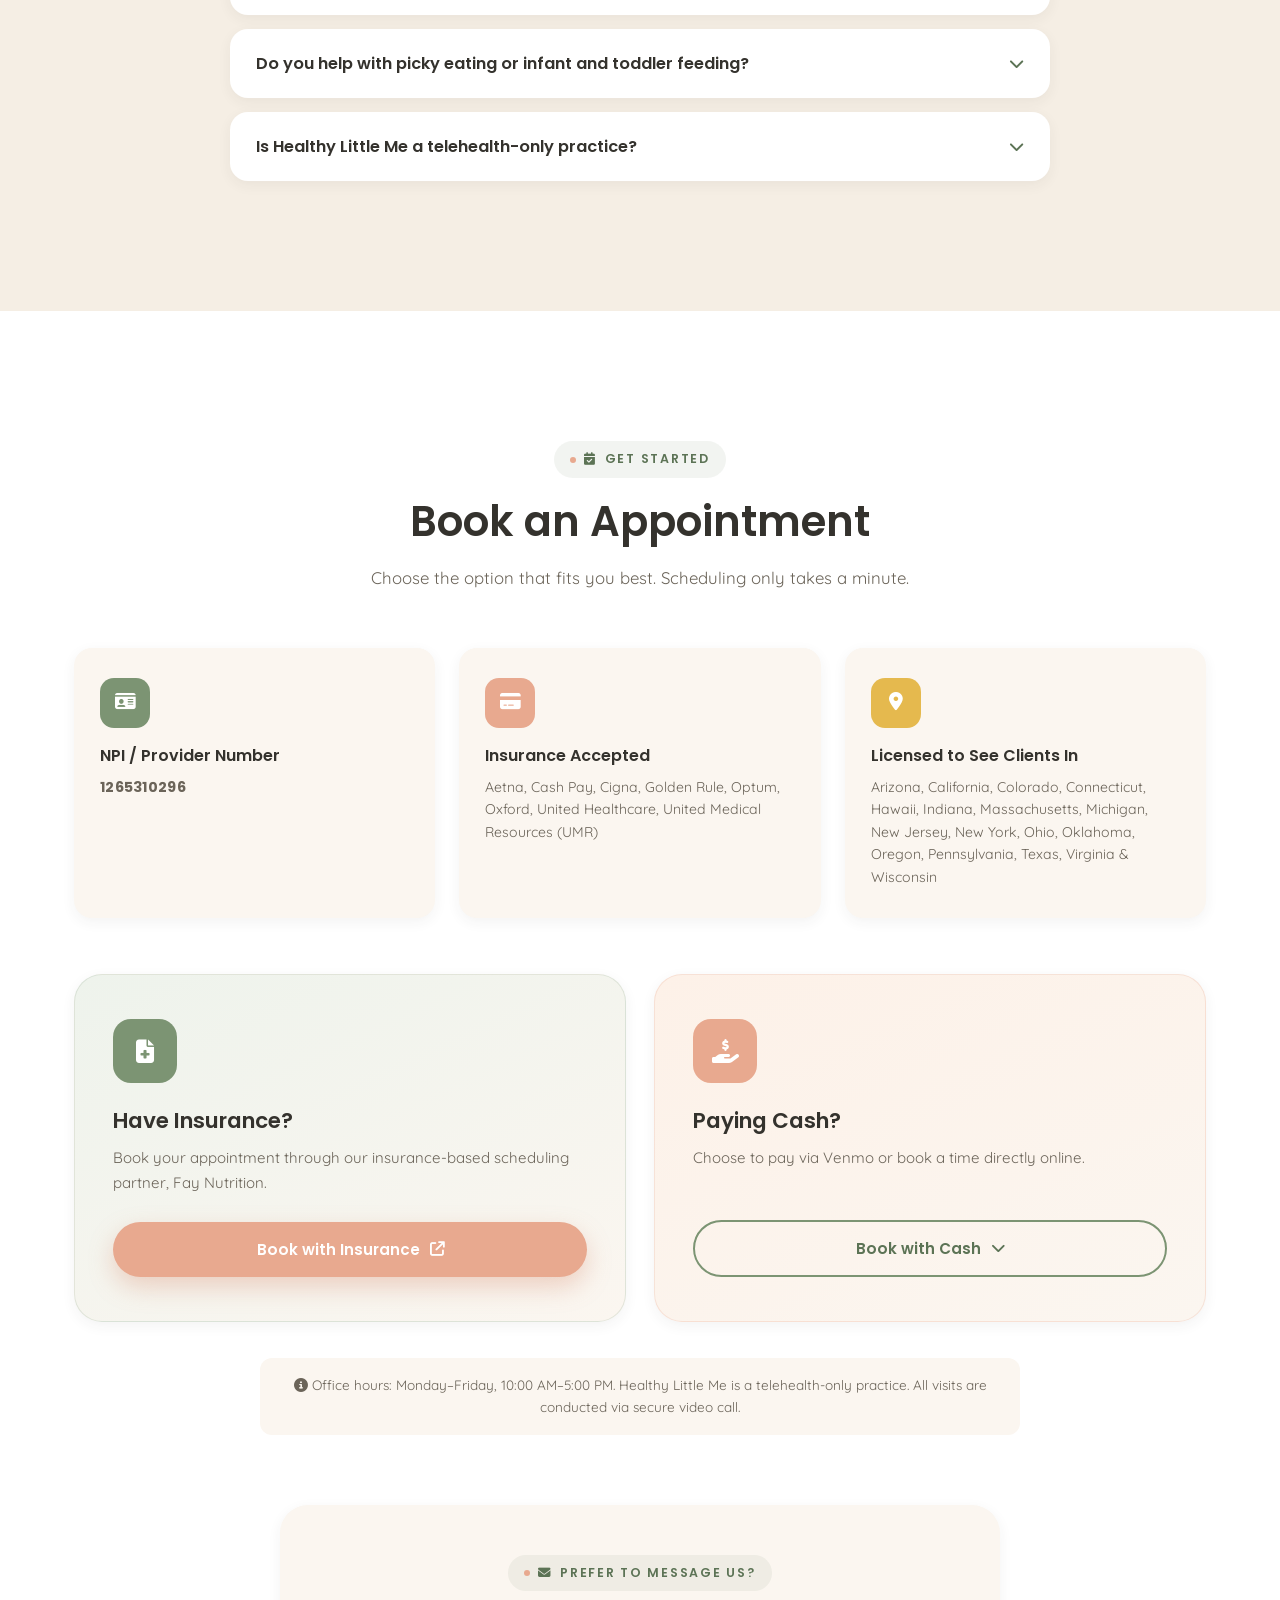
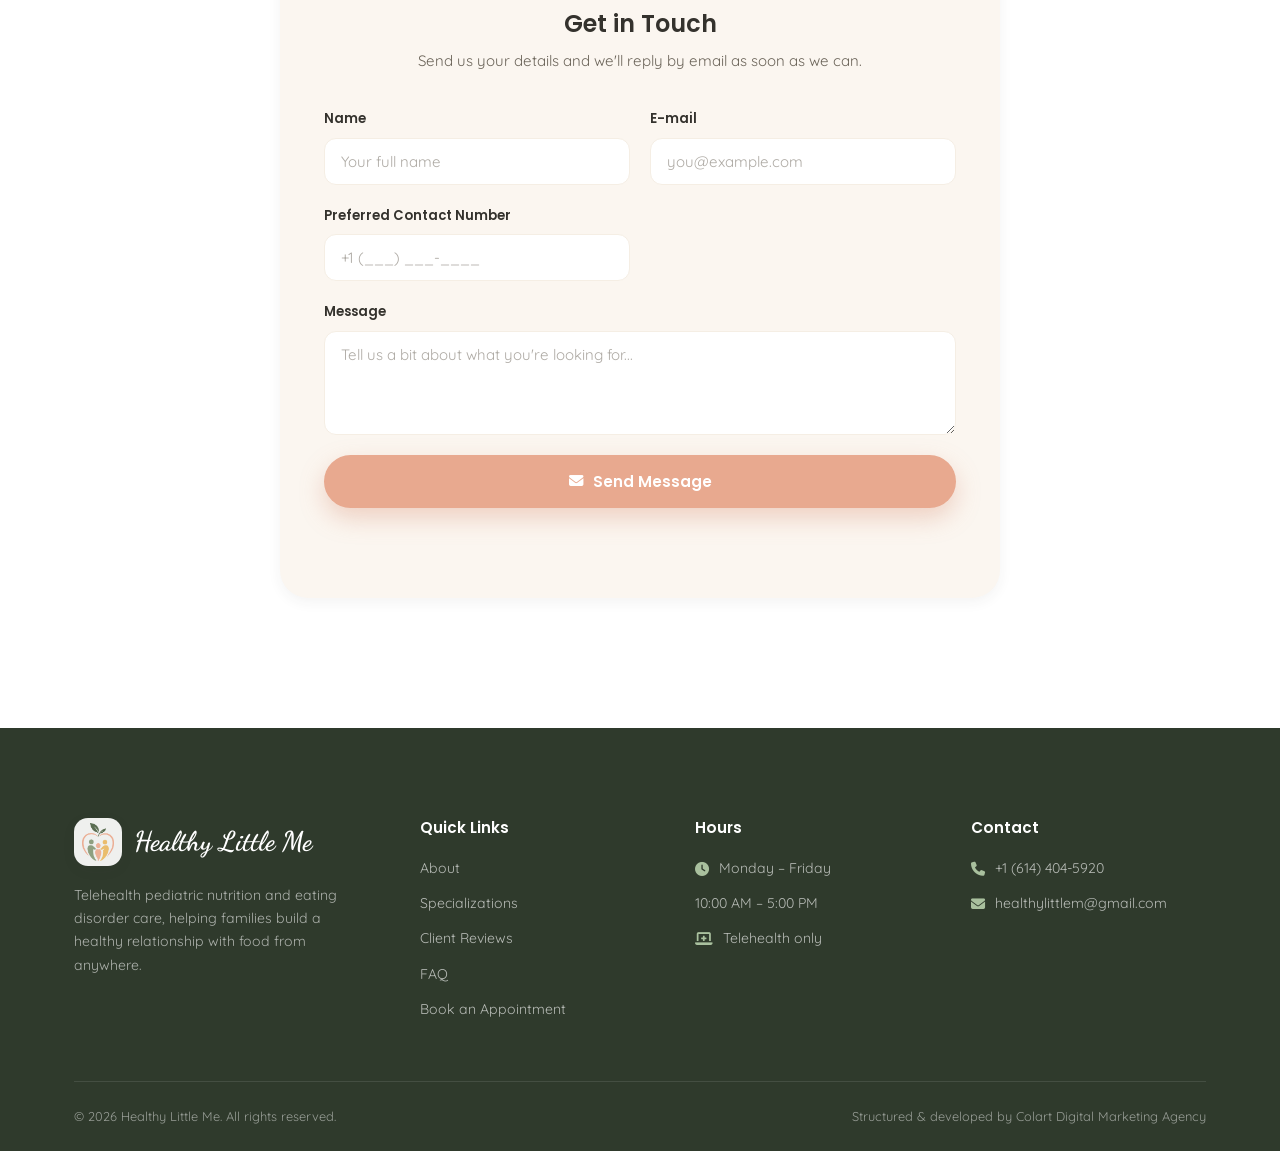
==== commit a967898a: "Update testimonial text for clarity and conciseness" ====
--- a/index.html
+++ b/index.html
@@ -473,7 +473,7 @@
             <span class="review-dot">&bull;</span>
             <span class="review-time">New</span>
           </div>
-          <p class="quote">"Ms. Nisrine was an incredible support to our family when my son needed tube feeding She guided us with his nutrition throughout his treatment, always with patience, compassion, and professionalism. Her advice helped us feel more confident about supporting his nutritional needs during such a difficult time. We are truly grateful for her care ."</p>
+          <p class="quote">"Ms. Nisrine gave incredible help when my boy needed tube feeding . She took care of his special diet during his recovery with kindness and top-notch skills. Her advice led our family through a rough patch. We are truly grateful for her support."</p>
           <div class="avatar-row">
             <span class="avatar">FK</span>
             <span class="who">
--- a/css/style.css
+++ b/css/style.css
@@ -550,6 +550,47 @@
 }
 .review-source .fa-google { color: rgba(255,255,255,0.9); }
 .review-source .verified { color: var(--mustard); font-size: 0.85rem; }
+
+/* ---------- FAQ ---------- */
+.faq { padding: 130px 0; background: var(--cream-alt); }
+.faq-list { max-width: 820px; margin: 0 auto; display: flex; flex-direction: column; gap: 14px; }
+.faq-item {
+  background: var(--white);
+  border-radius: var(--radius-md);
+  box-shadow: var(--shadow-sm);
+  overflow: hidden;
+  transition: box-shadow var(--transition);
+}
+.faq-item.open { box-shadow: var(--shadow-md); }
+.faq-question {
+  width: 100%;
+  display: flex;
+  align-items: center;
+  justify-content: space-between;
+  gap: 16px;
+  text-align: left;
+  padding: 22px 26px;
+  font-family: 'Poppins', sans-serif;
+  font-weight: 600;
+  font-size: 1.02rem;
+  color: var(--ink);
+  cursor: pointer;
+}
+.faq-question span { flex: 1; }
+.faq-icon { color: var(--sage-dark); font-size: 0.95rem; flex-shrink: 0; transition: transform 0.35s var(--ease); }
+.faq-item.open .faq-icon { transform: rotate(180deg); }
+.faq-answer {
+  max-height: 0;
+  overflow: hidden;
+  transition: max-height 0.4s var(--ease), padding 0.4s var(--ease);
+}
+.faq-item.open .faq-answer { max-height: 320px; }
+.faq-answer p {
+  padding: 0 26px 22px;
+  color: var(--ink-soft);
+  line-height: 1.65;
+  font-size: 0.96rem;
+}
 
 /* ---------- Booking ---------- */
 .booking { padding: 130px 0; background: var(--white); }
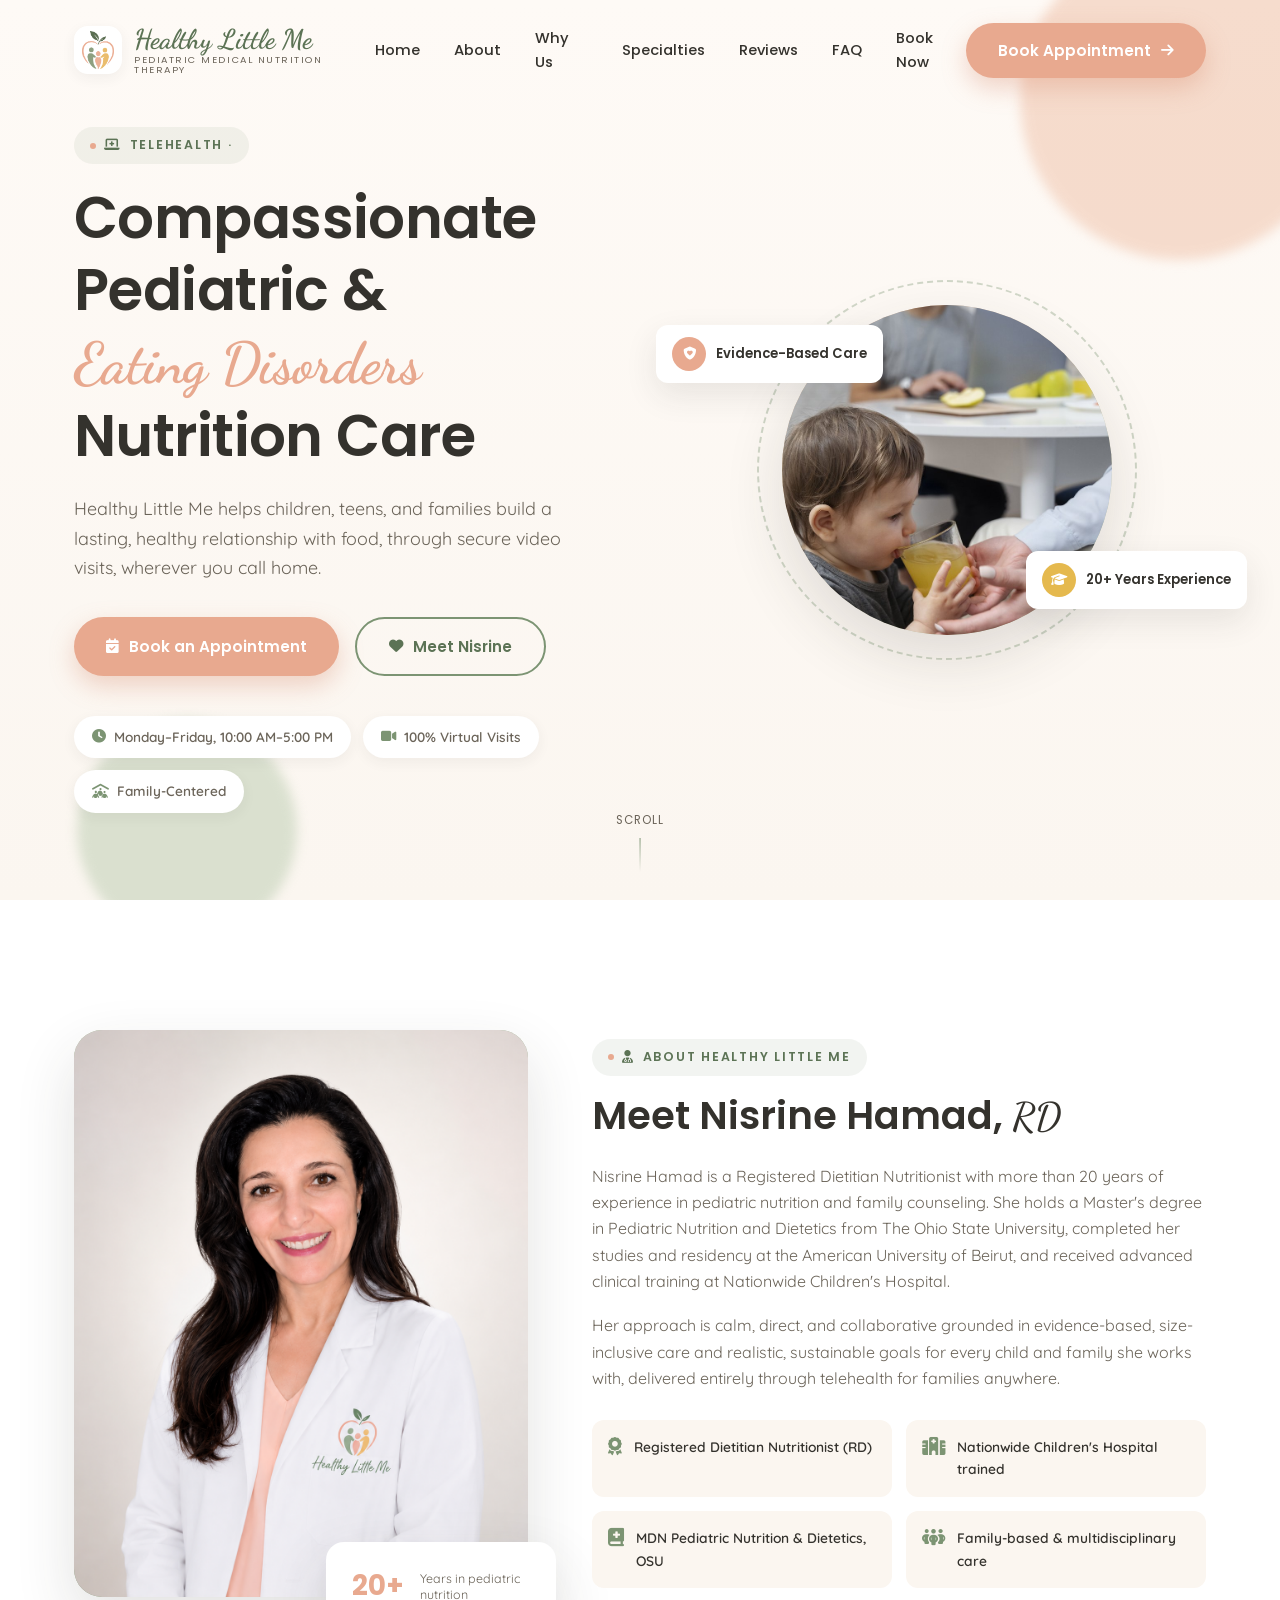
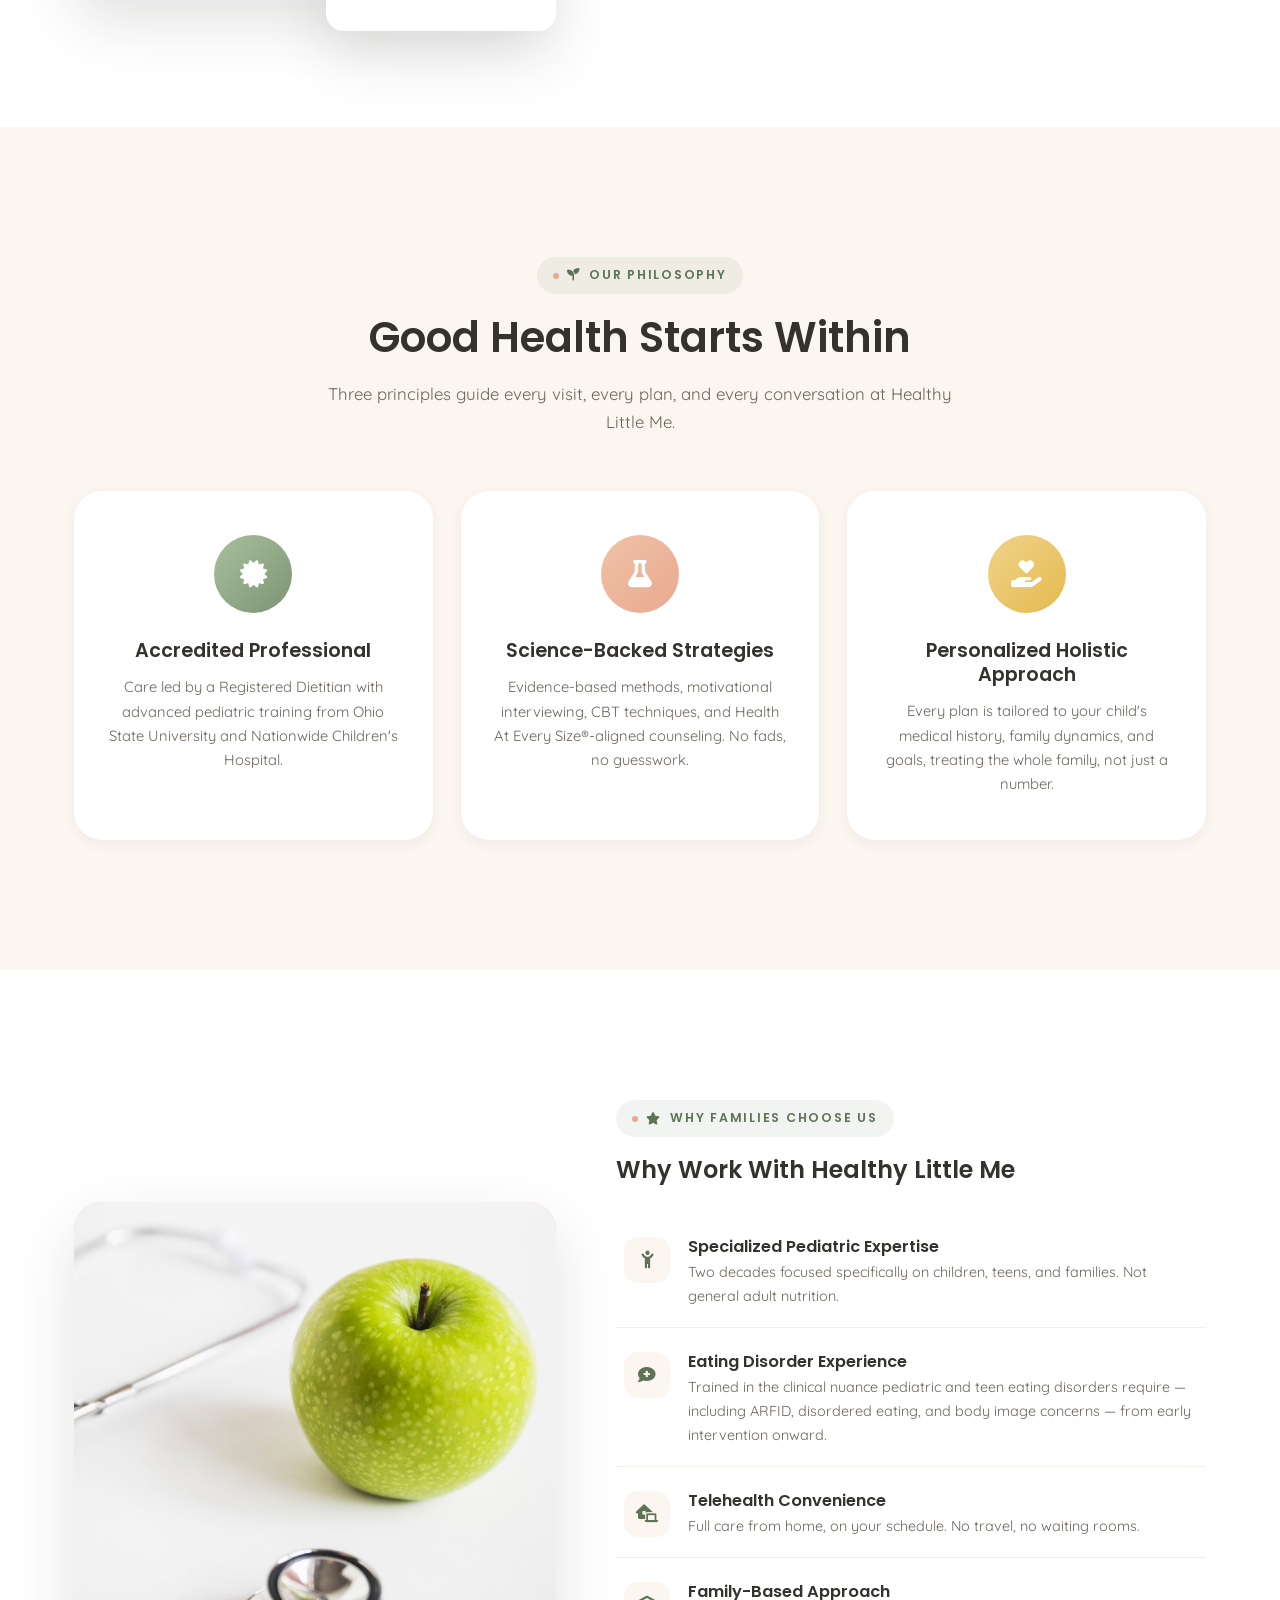
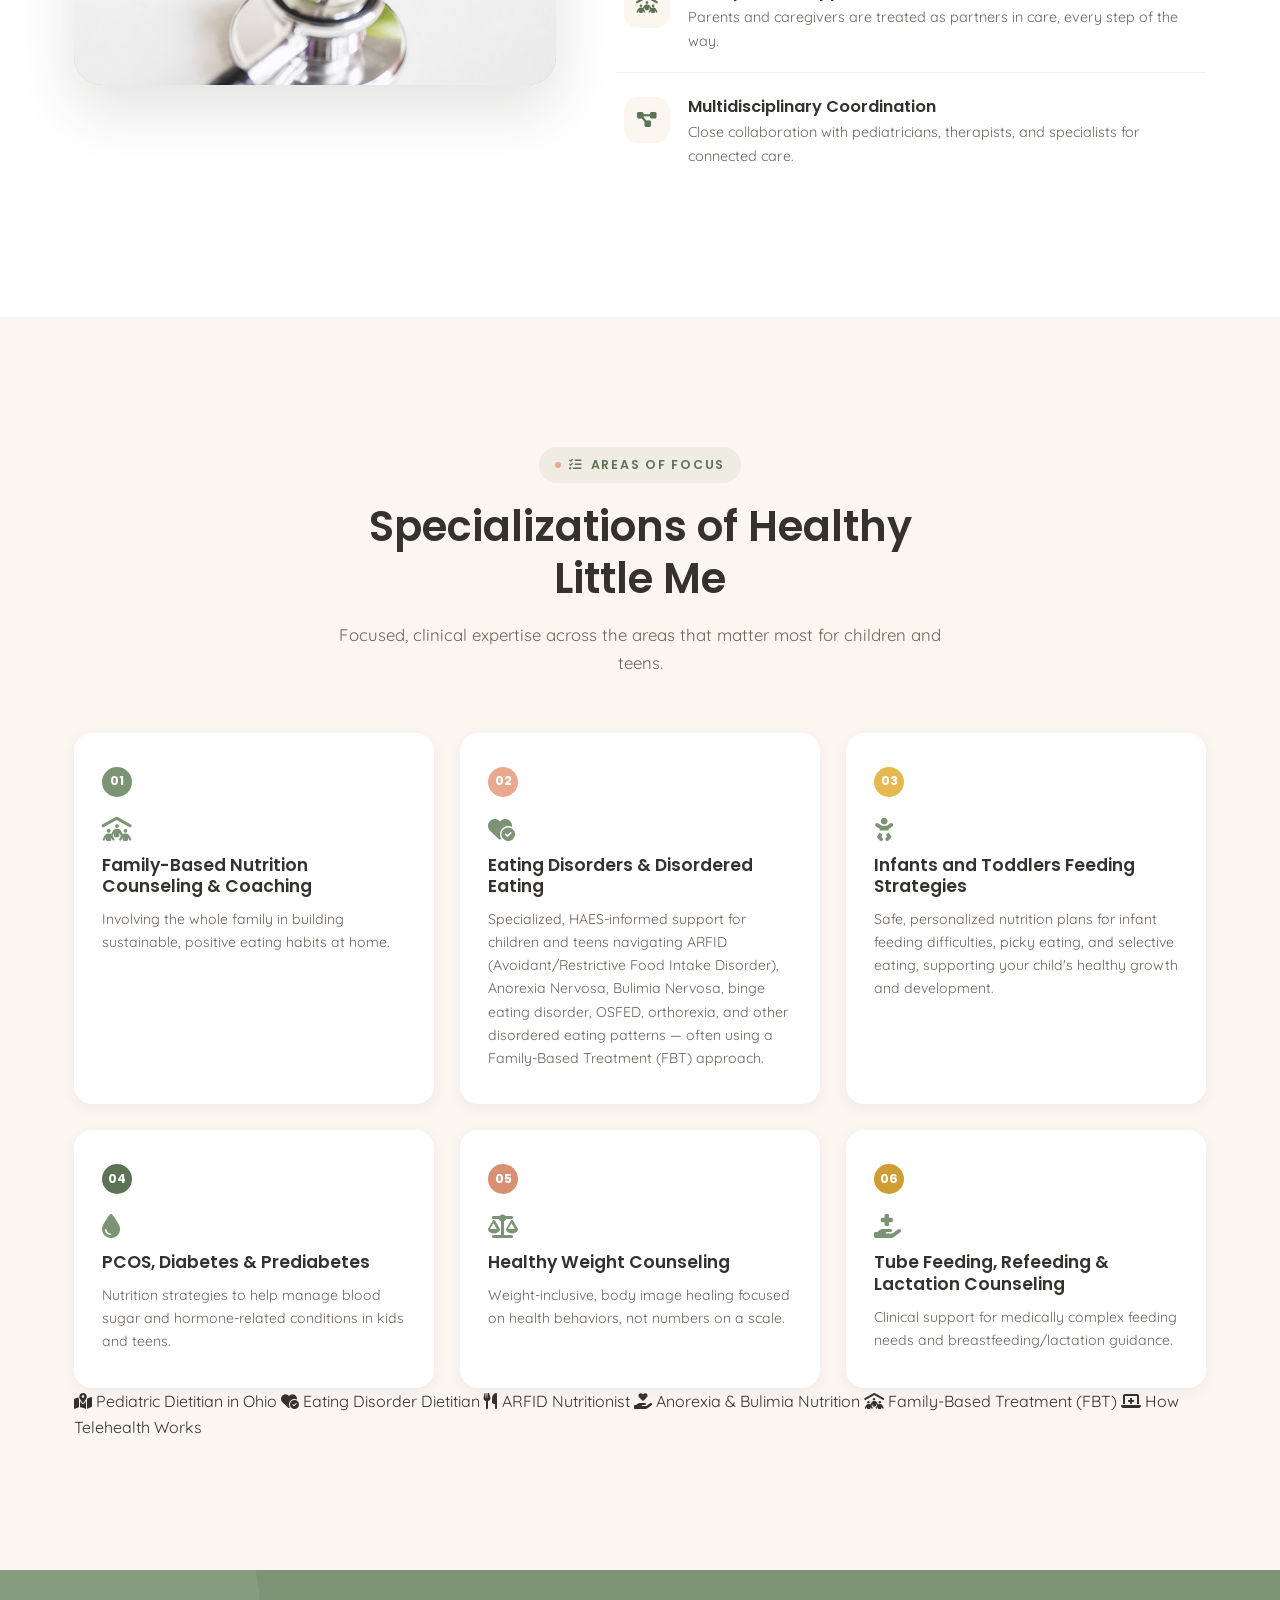
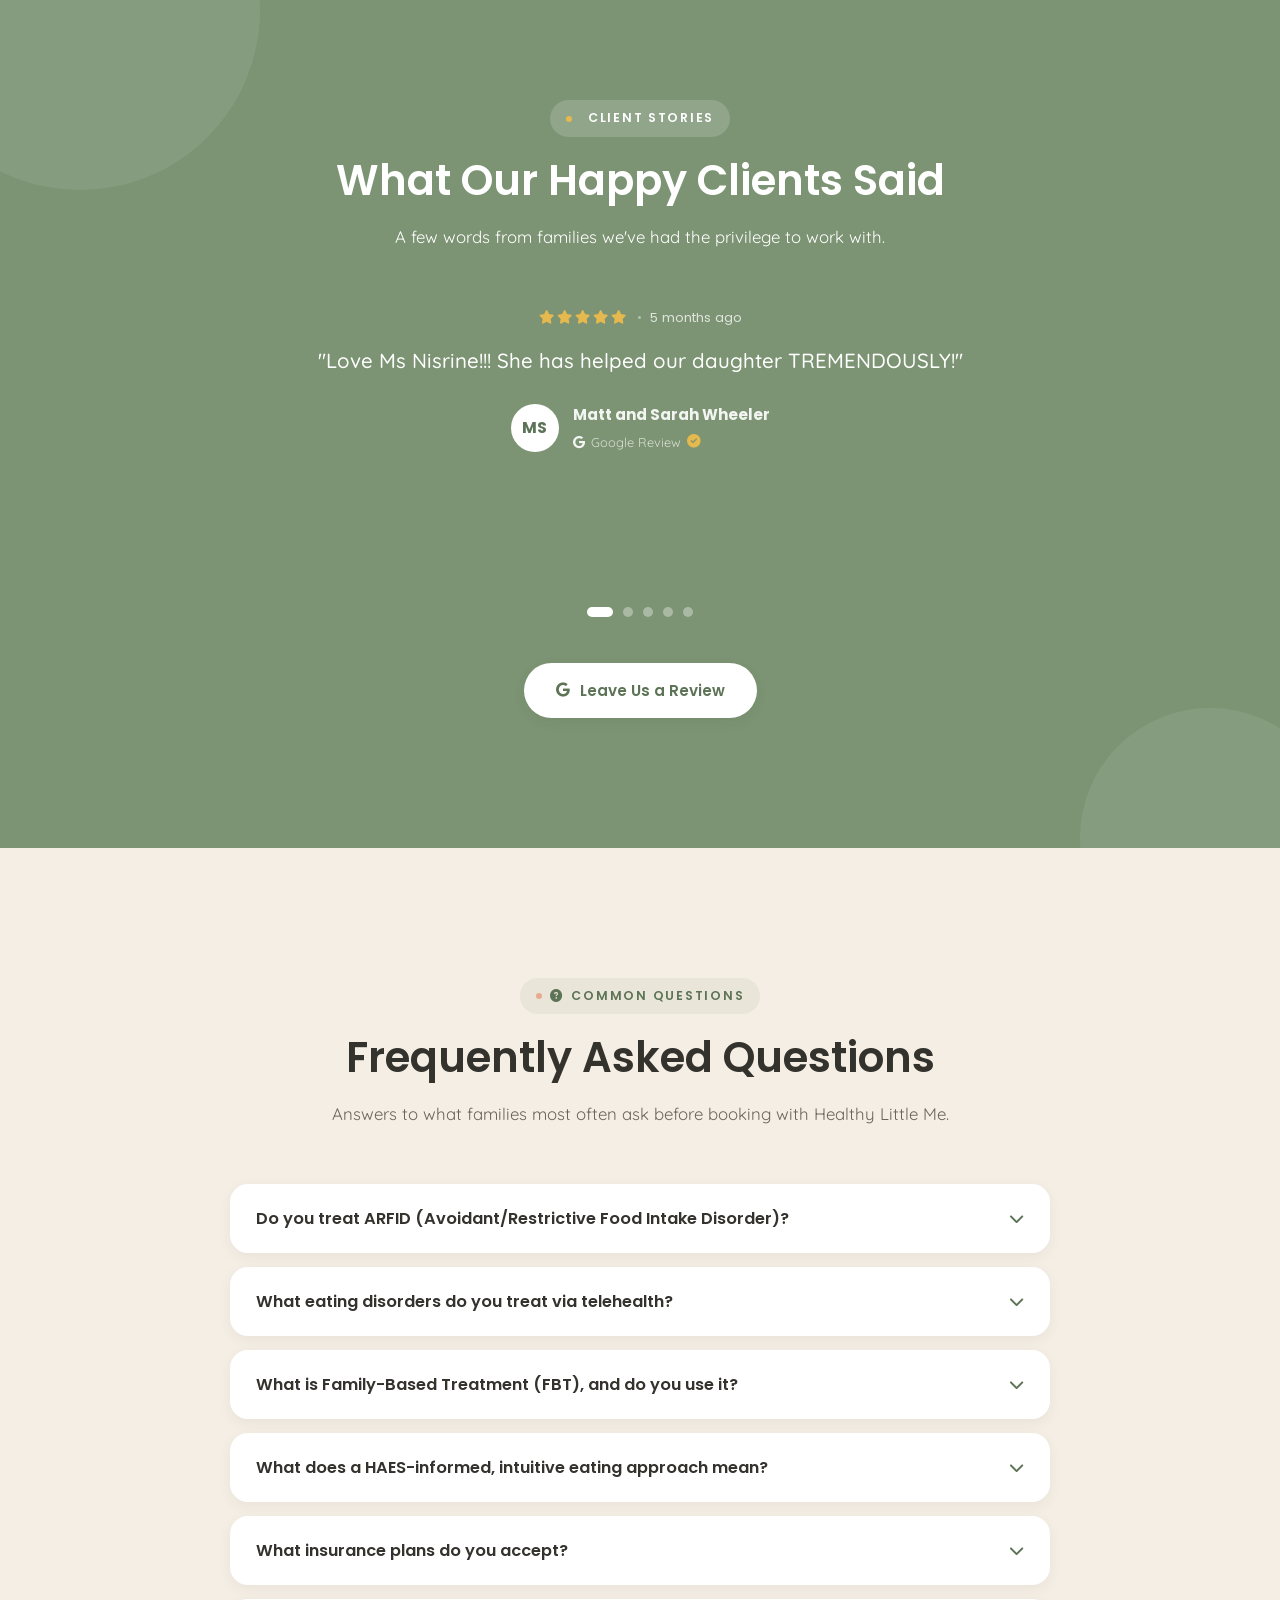
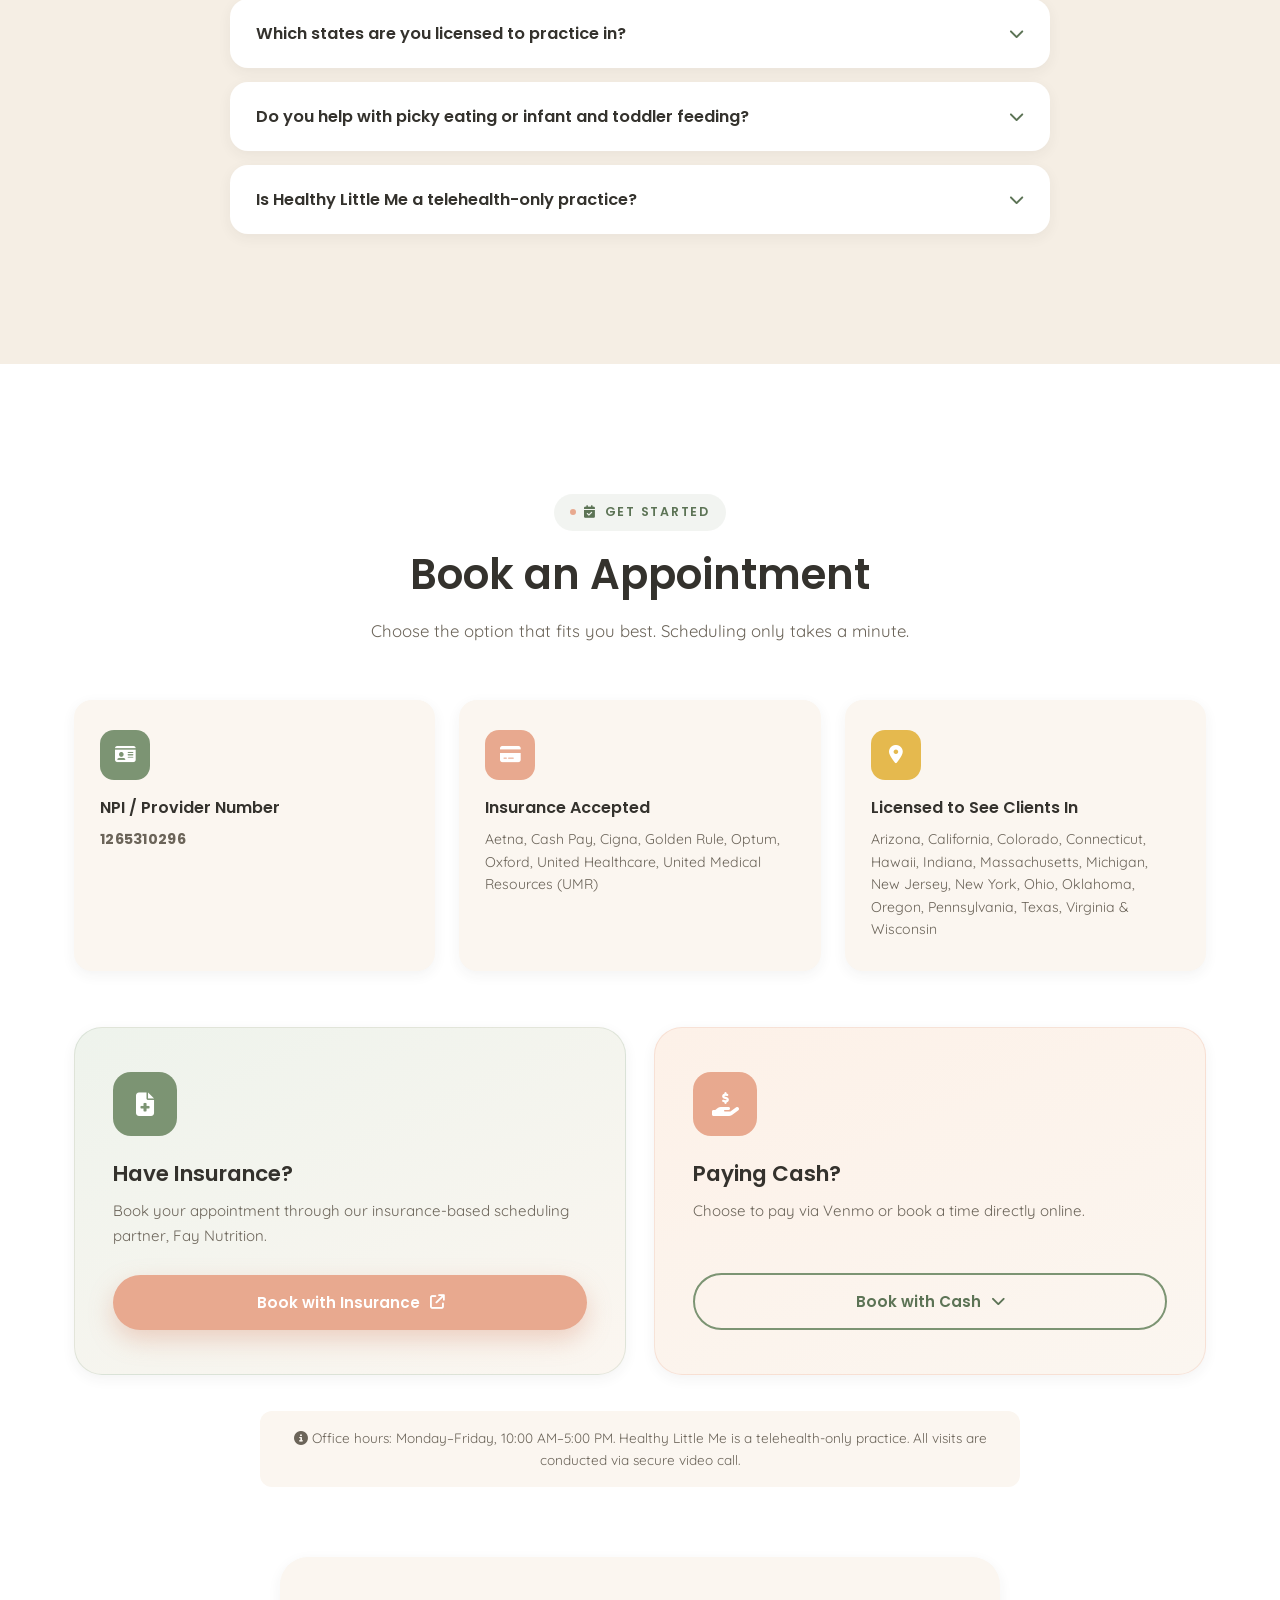
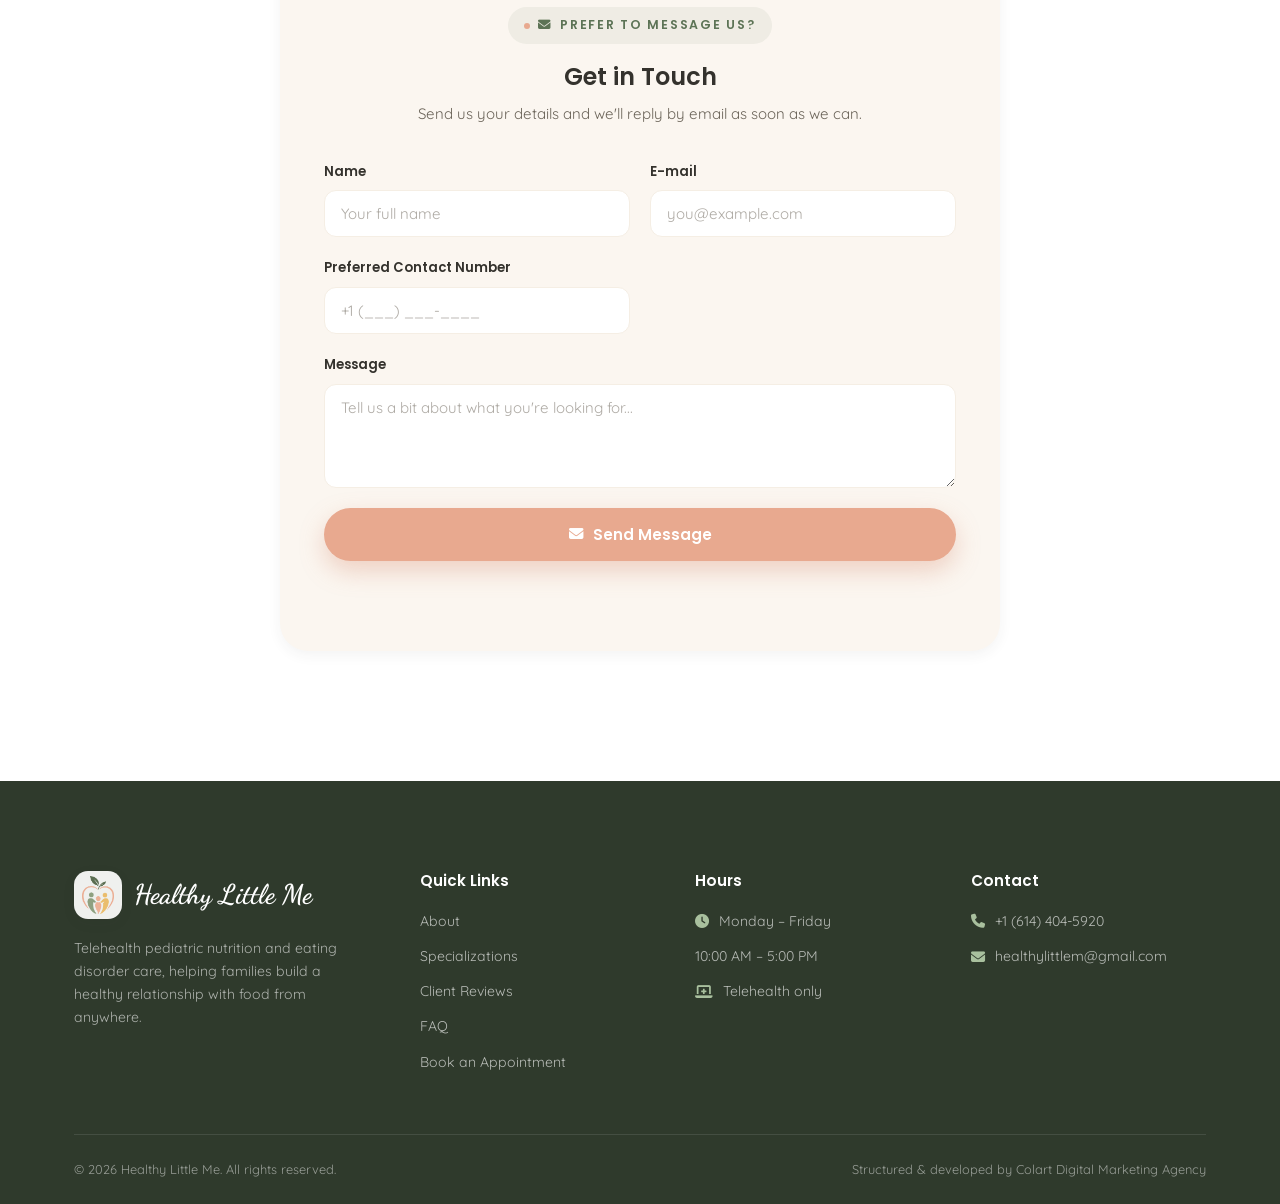
==== commit 157862d2: "Add files via upload" ====
--- a/index.html
+++ b/index.html
@@ -396,6 +396,14 @@
         <p>Clinical support for medically complex feeding needs and breastfeeding/lactation guidance.</p>
       </div>
     </div>
+    <div class="related-links reveal">
+      <a href="/pediatric-dietitian-ohio/"><i class="fa-solid fa-map-location-dot"></i> Pediatric Dietitian in Ohio</a>
+      <a href="/pediatric-eating-disorder-dietitian/"><i class="fa-solid fa-heart-circle-check"></i> Eating Disorder Dietitian</a>
+      <a href="/arfid-nutritionist/"><i class="fa-solid fa-utensils"></i> ARFID Nutritionist</a>
+      <a href="/anorexia-eating-disorder-nutrition/"><i class="fa-solid fa-hand-holding-heart"></i> Anorexia &amp; Bulimia Nutrition</a>
+      <a href="/family-based-treatment-fbt/"><i class="fa-solid fa-people-roof"></i> Family-Based Treatment (FBT)</a>
+      <a href="/telehealth-nutrition-ohio/"><i class="fa-solid fa-laptop-medical"></i> How Telehealth Works</a>
+    </div>
   </div>
 </section>
 <!-- ========== TESTIMONIALS ========== -->
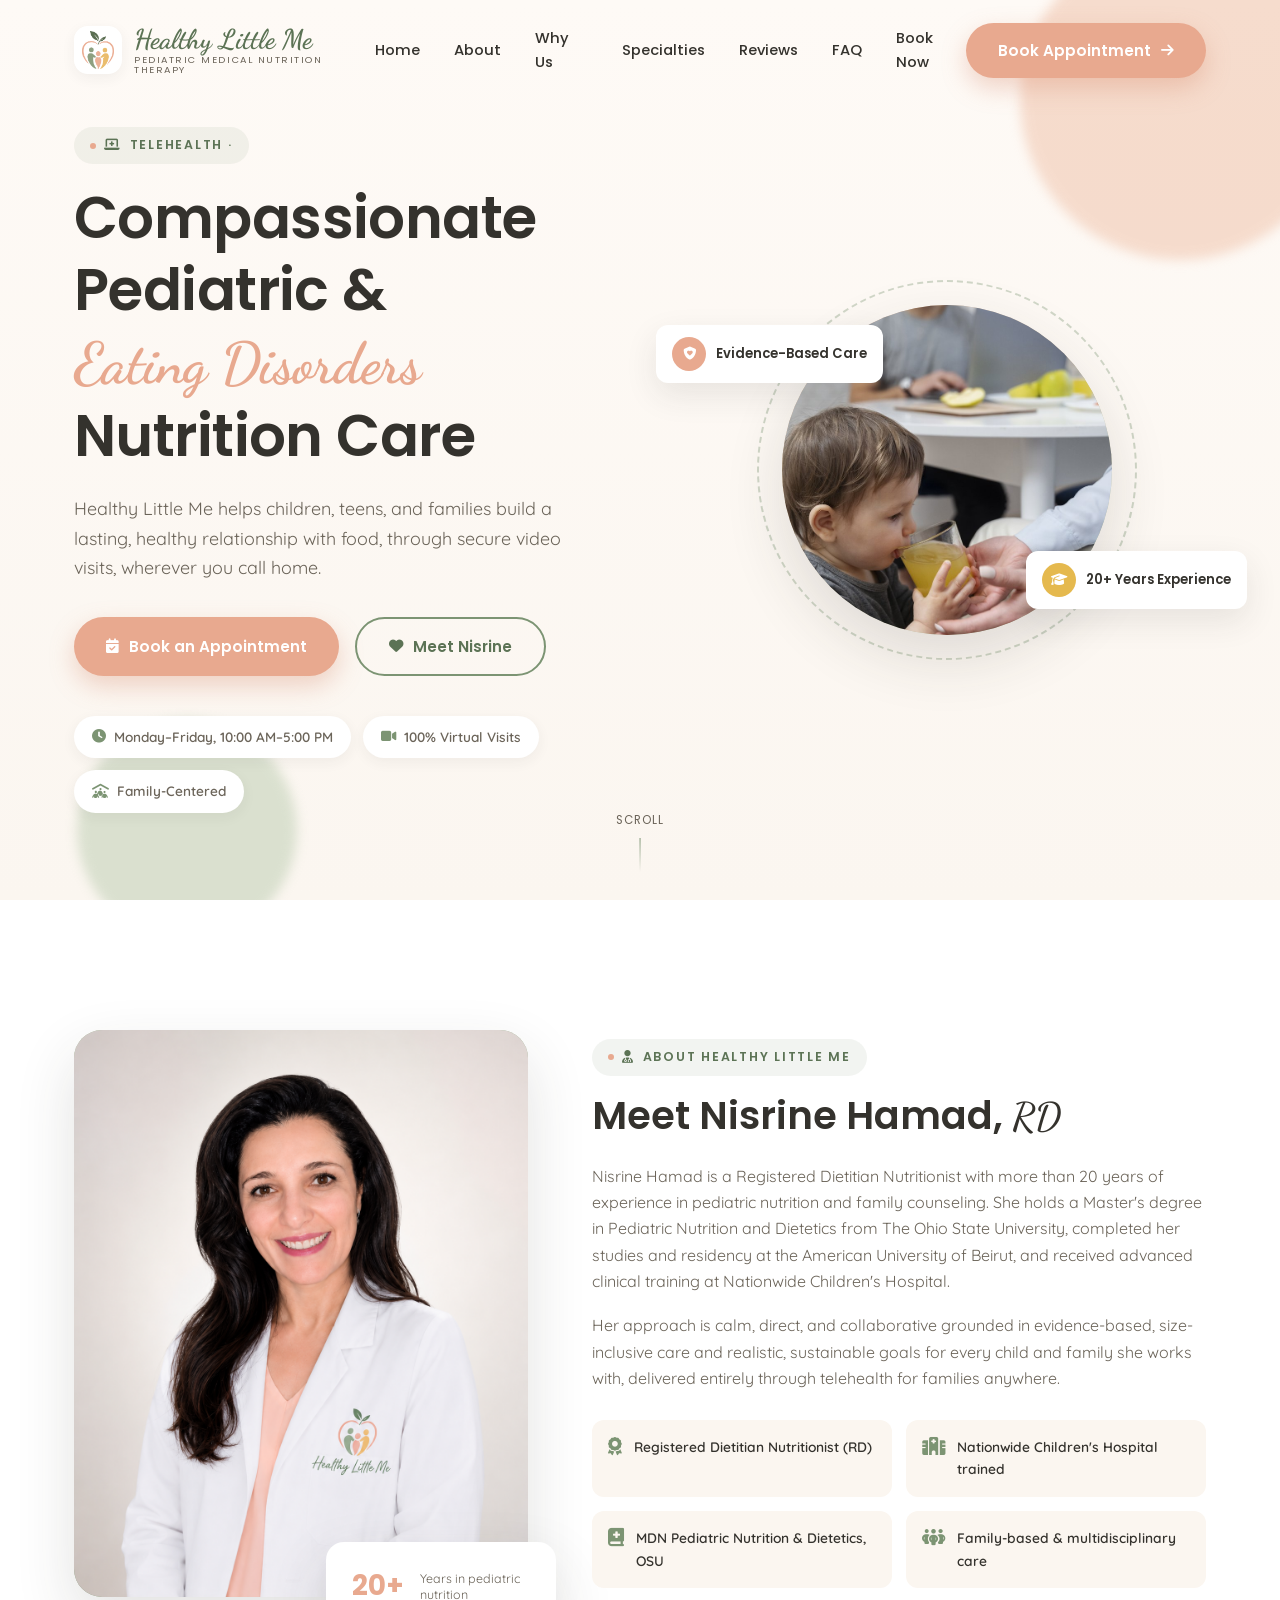
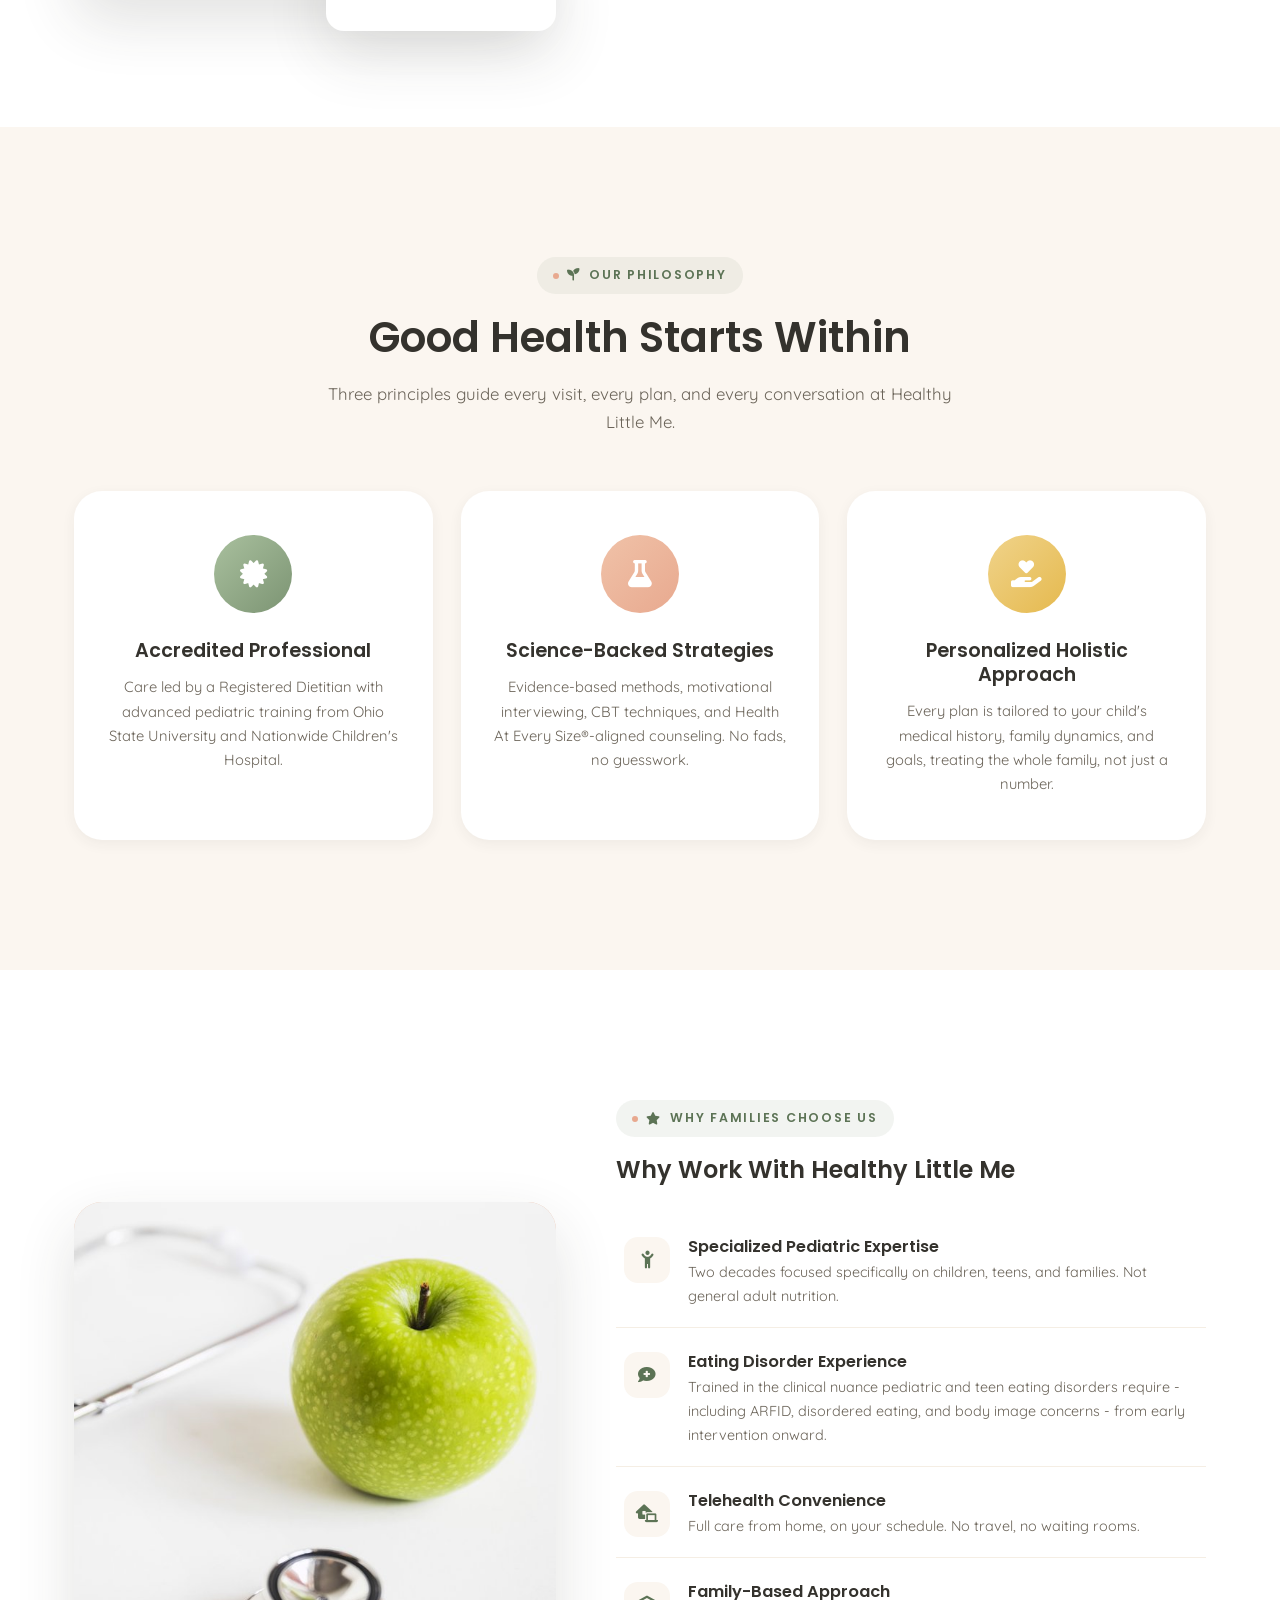
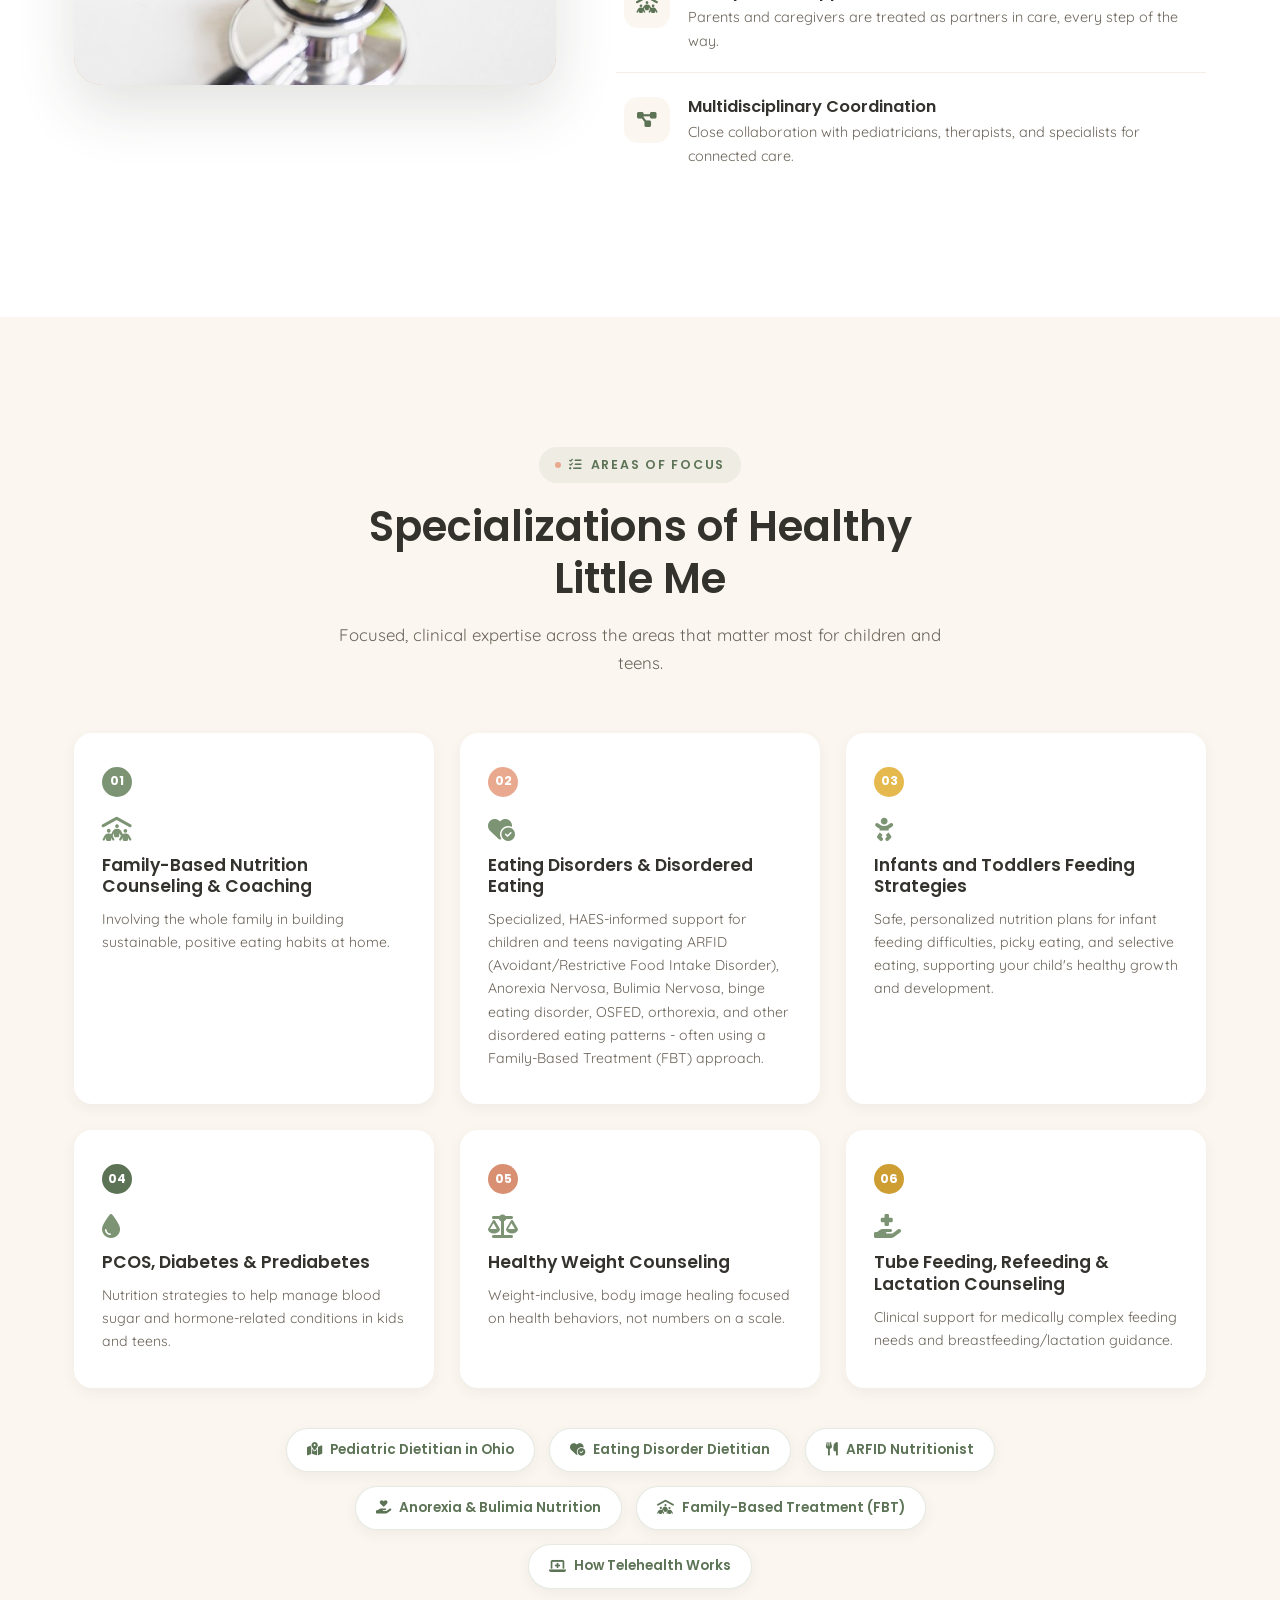
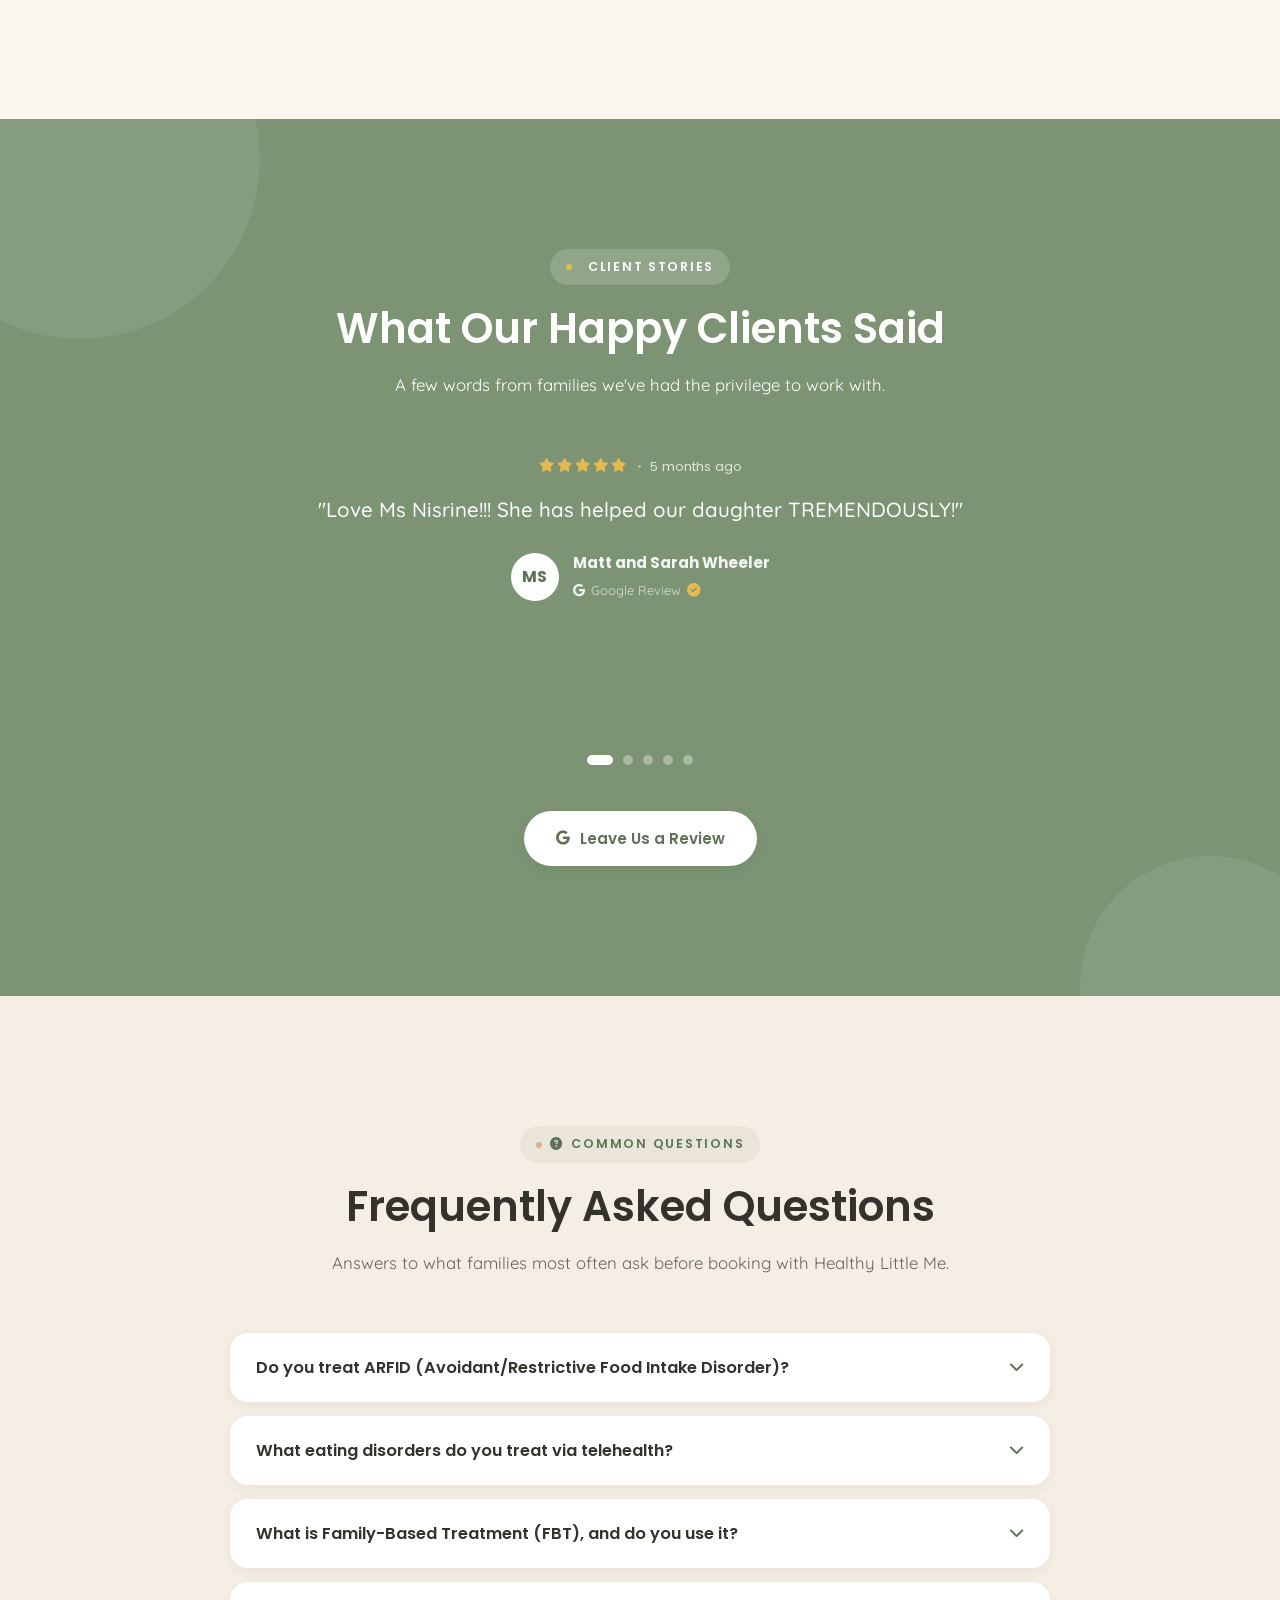
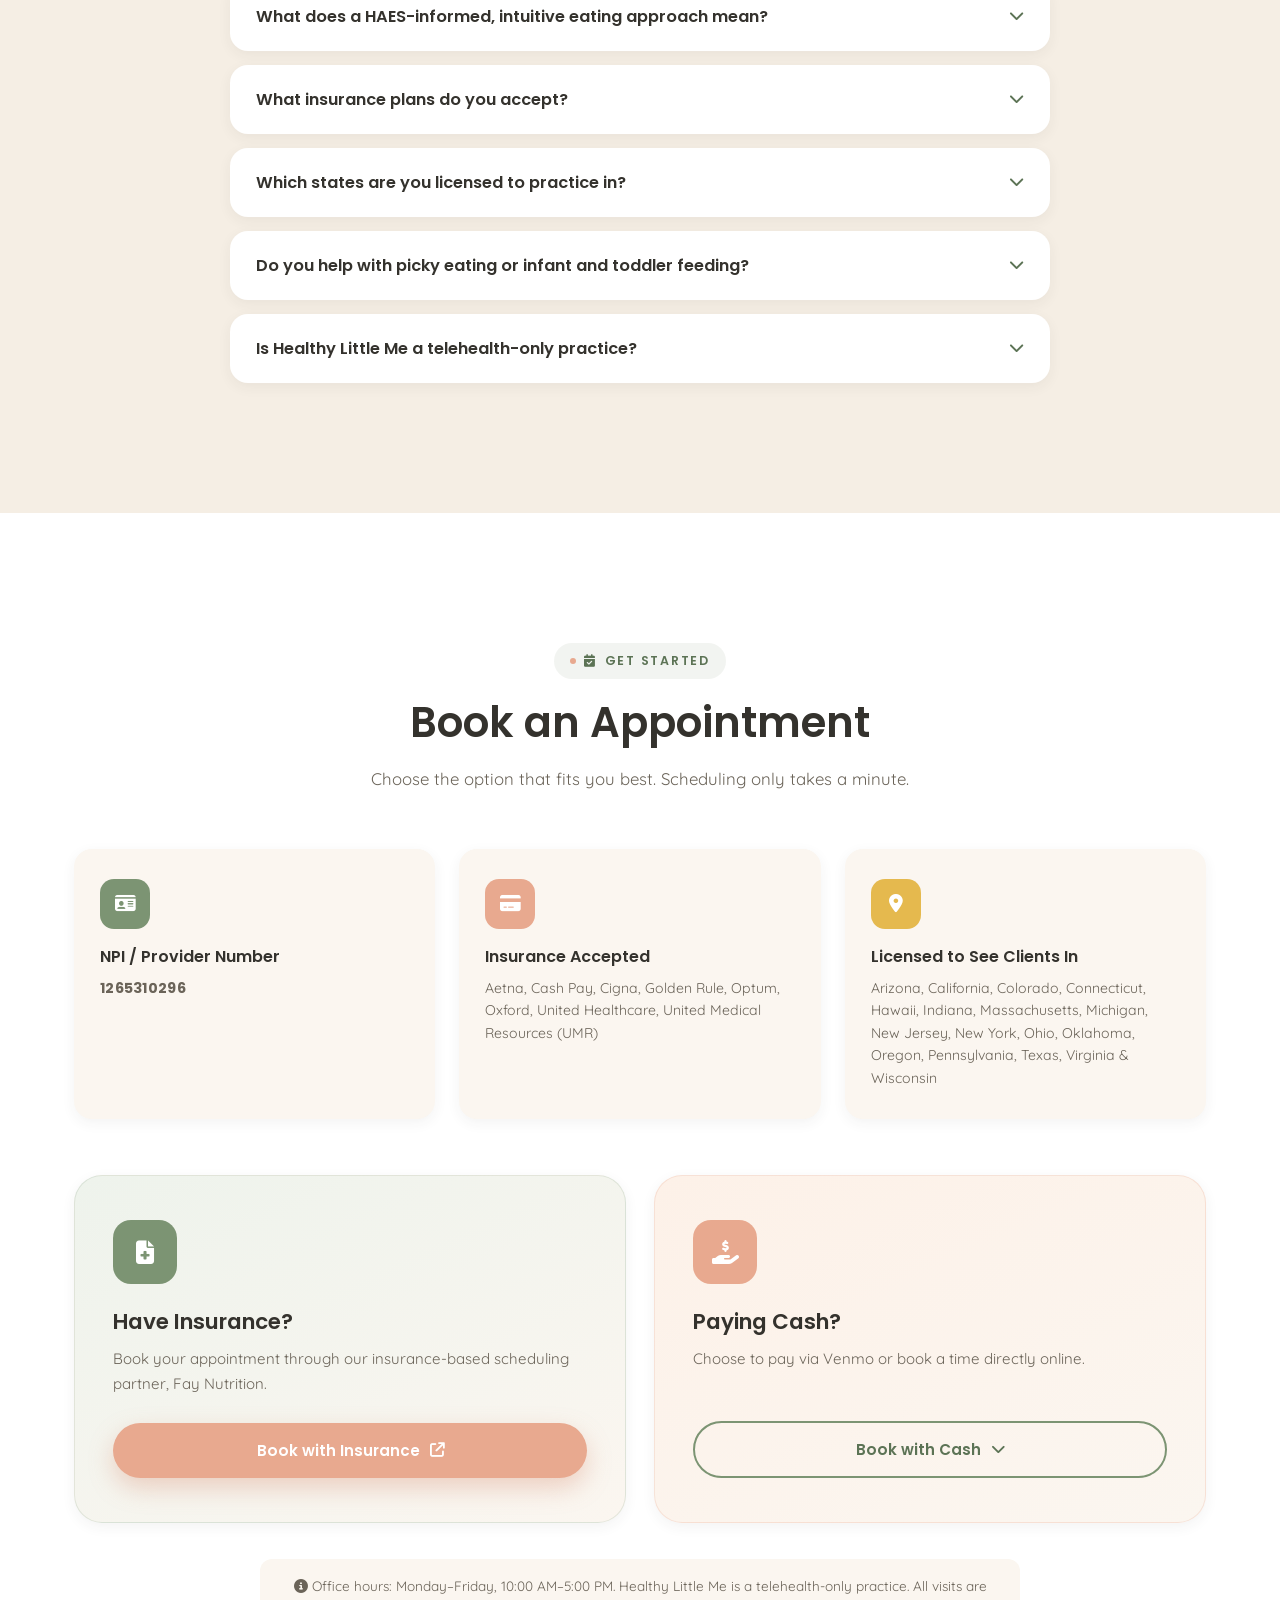
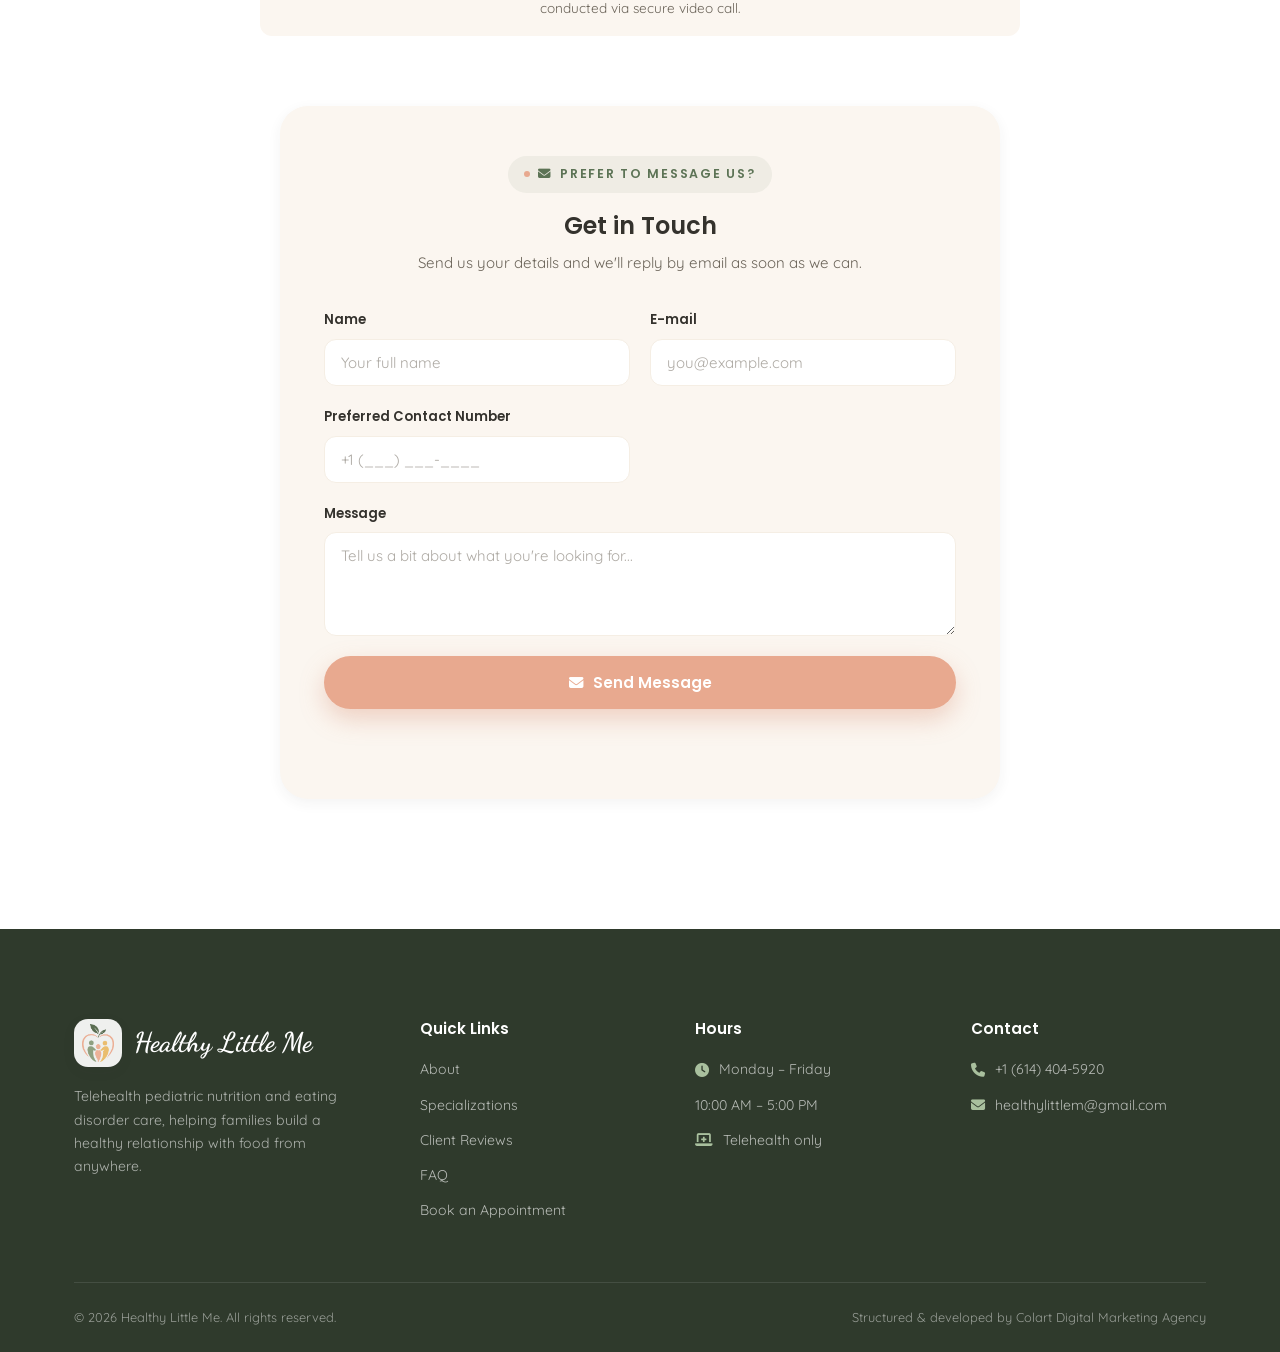
==== commit 7071ede3: "Add files via upload" ====
--- a/index.html
+++ b/index.html
@@ -332,7 +332,7 @@
         </div>
         <div class="why-item reveal">
           <span class="icon"><i class="fa-solid fa-comment-medical"></i></span>
-          <div><h4>Eating Disorder Experience</h4><p>Trained in the clinical nuance pediatric and teen eating disorders require &mdash; including ARFID, disordered eating, and body image concerns &mdash; from early intervention onward.</p></div>
+          <div><h4>Eating Disorder Experience</h4><p>Trained in the clinical nuance pediatric and teen eating disorders require - including ARFID, disordered eating, and body image concerns - from early intervention onward.</p></div>
         </div>
         <div class="why-item reveal">
           <span class="icon"><i class="fa-solid fa-house-laptop"></i></span>
@@ -369,7 +369,7 @@
         <span class="specialty-num">02</span>
         <i class="fa-solid fa-heart-circle-check spec-icon"></i>
         <h3>Eating Disorders &amp; Disordered Eating</h3>
-        <p>Specialized, HAES-informed support for children and teens navigating ARFID (Avoidant/Restrictive Food Intake Disorder), Anorexia Nervosa, Bulimia Nervosa, binge eating disorder, OSFED, orthorexia, and other disordered eating patterns &mdash; often using a Family-Based Treatment (FBT) approach.</p>
+        <p>Specialized, HAES-informed support for children and teens navigating ARFID (Avoidant/Restrictive Food Intake Disorder), Anorexia Nervosa, Bulimia Nervosa, binge eating disorder, OSFED, orthorexia, and other disordered eating patterns - often using a Family-Based Treatment (FBT) approach.</p>
       </div>
       <div class="specialty-card reveal">
         <span class="specialty-num">03</span>
--- a/css/style.css
+++ b/css/style.css
@@ -827,6 +827,58 @@
 }
 .back-to-top.show { opacity: 1; visibility: visible; transform: translateY(0); }
 .back-to-top:hover { background: var(--sage-dark); }
+
+/* ---------- Interior specialty landing pages ---------- */
+.breadcrumb { padding: 128px 0 0; font-size: 0.82rem; color: var(--ink-soft); font-family: 'Poppins', sans-serif; }
+.breadcrumb a { color: var(--sage-dark); font-weight: 600; }
+.breadcrumb a:hover { text-decoration: underline; }
+.breadcrumb .sep { margin: 0 8px; opacity: 0.5; }
+
+.page-hero {
+  padding: 56px 0 90px;
+  text-align: center;
+  background: linear-gradient(180deg, #FEFAF6 0%, var(--cream) 100%);
+  overflow: hidden;
+  position: relative;
+}
+.page-hero .eyebrow { margin: 0 auto 18px; }
+.page-hero h1 { font-size: clamp(2.1rem, 4.2vw, 3.1rem); max-width: 820px; margin: 0 auto 20px; letter-spacing: -0.01em; }
+.page-hero .lead { font-size: 1.1rem; color: var(--ink-soft); max-width: 680px; margin: 0 auto 34px; }
+.page-hero .hero-ctas { justify-content: center; margin-bottom: 30px; }
+.page-hero .hero-badges { justify-content: center; }
+
+.content-section { padding: 100px 0; }
+.content-section.bg-cream { background: var(--cream); }
+.content-section.bg-white { background: var(--white); }
+.content-section .section-head { margin-bottom: 48px; }
+.content-prose { max-width: 740px; margin: 0 auto 50px; color: var(--ink-soft); font-size: 1.02rem; }
+.content-prose p { margin-bottom: 18px; }
+.content-prose p:last-child { margin-bottom: 0; }
+.content-prose strong { color: var(--ink); }
+
+.related-links { max-width: 760px; margin: 40px auto 0; display: flex; flex-wrap: wrap; gap: 14px; justify-content: center; }
+.related-links a {
+  display: inline-flex; align-items: center; gap: 8px;
+  background: var(--white);
+  border: 1px solid rgba(124,148,115,0.2);
+  padding: 10px 20px;
+  border-radius: 999px;
+  font-family: 'Poppins', sans-serif;
+  font-size: 0.85rem;
+  font-weight: 600;
+  color: var(--sage-dark);
+  box-shadow: var(--shadow-sm);
+  transition: transform var(--transition), box-shadow var(--transition), background var(--transition);
+}
+.related-links a:hover { transform: translateY(-3px); box-shadow: var(--shadow-md); background: var(--sage); color: var(--white); }
+
+.cta-band { padding: 90px 0; background: var(--sage); text-align: center; position: relative; overflow: hidden; }
+.cta-band::before, .cta-band::after { content: ''; position: absolute; border-radius: 50%; background: rgba(255,255,255,0.08); }
+.cta-band::before { width: 300px; height: 300px; top: -120px; left: -80px; }
+.cta-band::after { width: 220px; height: 220px; bottom: -100px; right: -60px; }
+.cta-band h2 { color: var(--white); font-size: clamp(1.7rem, 3.2vw, 2.3rem); margin-bottom: 16px; position: relative; z-index: 1; }
+.cta-band p { color: rgba(255,255,255,0.85); max-width: 560px; margin: 0 auto 32px; position: relative; z-index: 1; }
+.cta-band .hero-ctas { justify-content: center; position: relative; z-index: 1; margin-bottom: 0; }
 
 /* ---------- Responsive ---------- */
 @media (max-width: 980px) {
